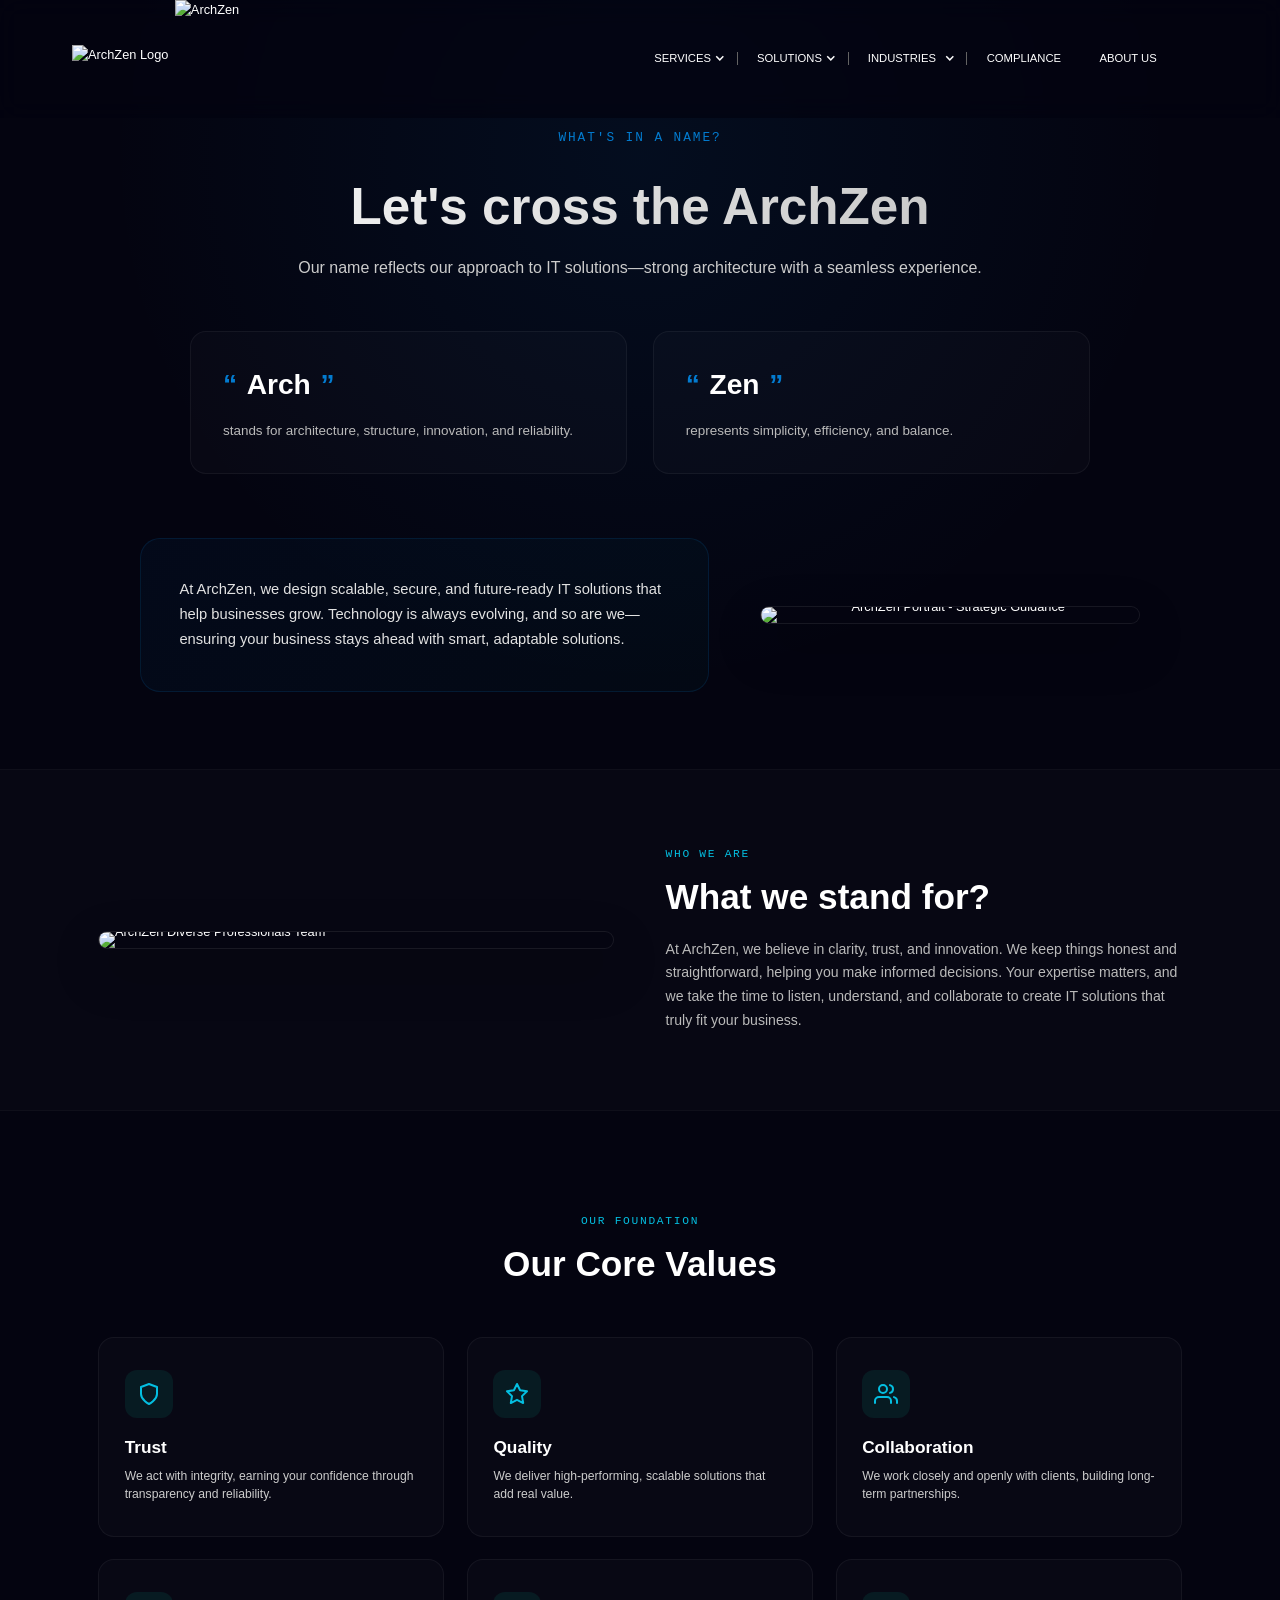
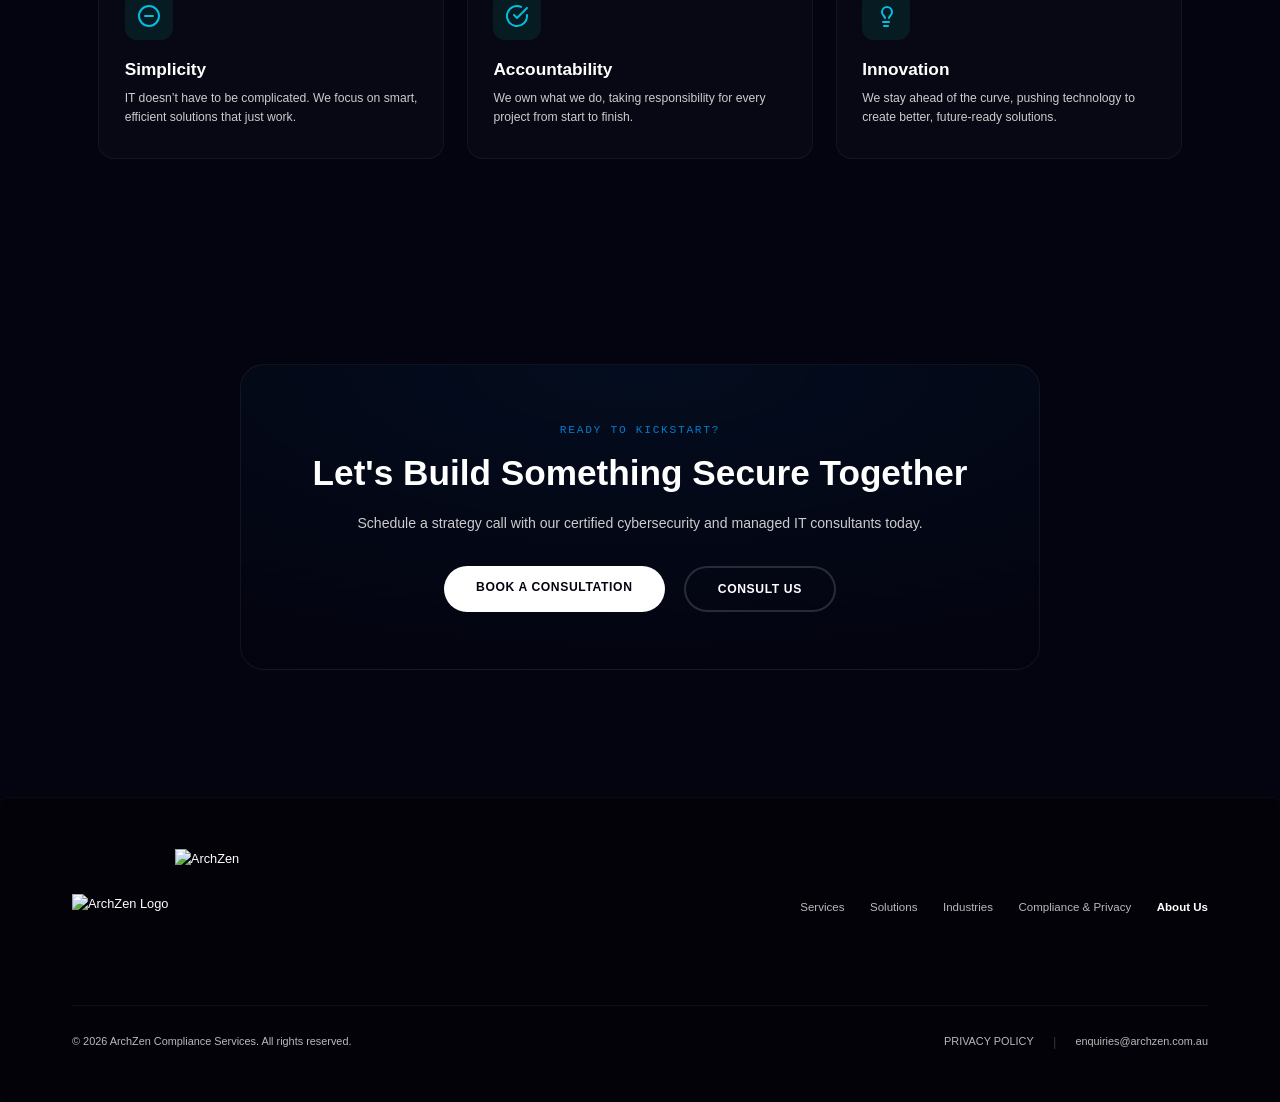
==== about.html @ e7dbda84 "first commit" ====
<!DOCTYPE html>
<html data-wf-domain="www.archzen.com.au" data-wf-page="67c995cf629758b15942fb16"
    data-wf-site="67c995cf629758b15942fb10" lang="en">

<head>
    <meta charset="utf-8" />
    <title>About Us - Let's Cross the ArchZen</title>
    <meta
        content="Our name reflects our approach to IT solutions—strong architecture with a seamless experience. Discover the meaning behind ArchZen and our core values."
        name="description" />
    <meta content="About Us - Let's Cross the ArchZen" property="og:title" />
    <meta
        content="Our name reflects our approach to IT solutions—strong architecture with a seamless experience. Discover the meaning behind ArchZen and our core values."
        property="og:description" />
    <meta
        content="../resources/67d0495e961b951773255d77_Open graph.jpg"
        property="og:image" />
    <meta content="width=device-width, initial-scale=1" name="viewport" />
    <link href="css/webflow.css" rel="stylesheet" type="text/css" />
    <script src="js/init.js" type="text/javascript"></script>
    <link href="../resources/now%20logo.png"
        rel="shortcut icon" type="image/x-icon" />
    <link rel="stylesheet" href="css/style.css?v=12" />

    <style>
        .about-hero-section {
            padding: 10rem 2.5rem 6rem 2.5rem;
            position: relative;
            background: radial-gradient(circle at 50% 20%, rgba(3, 123, 207, 0.08) 0%, transparent 60%);
            text-align: center;
        }
        
        .about-title-large {
            font-size: 4rem;
            font-weight: 700;
            line-height: 1.1;
            margin-bottom: 1.5rem;
            background: linear-gradient(90deg, #FFFFFF 0%, #BABABA 100%);
            -webkit-background-clip: text;
            background-clip: text;
            -webkit-text-fill-color: transparent;
        }

        .about-subtitle {
            font-family: 'Robotomono', monospace;
            font-size: 1rem;
            text-transform: uppercase;
            letter-spacing: 0.15em;
            color: #037BCF;
            margin-bottom: 2.5rem;
        }

        .about-intro-box {
            max-width: 800px;
            margin: 0 auto;
            font-size: 1.25rem;
            color: #CCCCCC;
            line-height: 1.6;
        }

        .name-meaning-grid {
            display: grid;
            grid-template-columns: 1fr 1fr;
            gap: 2rem;
            max-width: 900px;
            margin: 4rem auto 0 auto;
            text-align: left;
        }

        .meaning-card {
            background: rgba(255, 255, 255, 0.02);
            border: 1px solid rgba(255, 255, 255, 0.05);
            border-radius: 16px;
            padding: 2.5rem;
            transition: border-color 0.3s ease, background-color 0.3s ease;
        }

        .meaning-card:hover {
            border-color: rgba(3, 123, 207, 0.25);
            background: rgba(255, 255, 255, 0.04);
        }

        .meaning-term {
            font-size: 2.2rem;
            font-weight: 700;
            color: #FFFFFF;
            margin-bottom: 1rem;
            display: flex;
            align-items: center;
            gap: 0.75rem;
        }

        .meaning-term span.bullet {
            color: #037BCF;
        }

        .meaning-desc {
            font-size: 1.05rem;
            color: #BABABA;
            line-height: 1.6;
        }

        .about-hero-portrait-container {
            display: grid;
            grid-template-columns: 1.2fr 0.8fr;
            gap: 4rem;
            align-items: center;
            max-width: 1000px;
            margin: 5rem auto 0 auto;
        }

        .about-statement {
            background: linear-gradient(135deg, rgba(3, 123, 207, 0.05) 0%, rgba(4, 190, 160, 0.03) 100%);
            border: 1px solid rgba(3, 123, 207, 0.15);
            border-radius: 20px;
            padding: 3rem;
            font-size: 1.15rem;
            color: #E2E2E2;
            line-height: 1.7;
            text-align: left;
        }

        .portrait-section {
            width: 100%;
            max-width: 450px;
            margin: 0 auto;
            position: relative;
        }

        .portrait-frame {
            border-radius: 24px;
            overflow: hidden;
            border: 1px solid rgba(255, 255, 255, 0.08);
            box-shadow: 0 20px 50px rgba(0, 0, 0, 0.3);
            background: rgba(4, 4, 16, 0.5);
            line-height: 0;
            transition: transform 0.4s ease;
        }

        .portrait-frame:hover {
            transform: scale(1.01);
        }

        .portrait-img {
            width: 100%;
            height: auto;
            display: block;
        }

        .stand-for-section {
            padding: 6rem 2.5rem;
            background: rgba(255, 255, 255, 0.01);
            border-top: 1px solid rgba(255, 255, 255, 0.03);
            border-bottom: 1px solid rgba(255, 255, 255, 0.03);
        }

        .stand-for-container {
            max-width: 1100px;
            margin: 0 auto;
            display: grid;
            grid-template-columns: 1fr 1fr;
            gap: 4rem;
            align-items: center;
        }

        .stand-for-content {
            text-align: left;
        }

        .section-tag {
            font-family: 'Robotomono', monospace;
            font-size: 0.88rem;
            text-transform: uppercase;
            letter-spacing: 0.15em;
            color: #04BEE0;
            margin-bottom: 1rem;
        }

        .section-heading-medium {
            font-size: 2.75rem;
            font-weight: 700;
            line-height: 1.2;
            color: #FFFFFF;
            margin-bottom: 1.5rem;
        }

        .stand-for-text {
            font-size: 1.1rem;
            color: #BABABA;
            line-height: 1.7;
        }

        .values-section {
            padding: 8rem 2.5rem;
        }

        .values-container {
            max-width: 1100px;
            margin: 0 auto;
            text-align: center;
        }

        .values-grid {
            display: grid;
            grid-template-columns: repeat(3, 1fr);
            gap: 1.75rem;
            margin-top: 4rem;
        }

        .value-card {
            background: rgba(255, 255, 255, 0.02);
            border: 1px solid rgba(255, 255, 255, 0.05);
            border-radius: 16px;
            padding: 2.5rem 2rem;
            text-align: left;
            transition: transform 0.3s ease, border-color 0.3s ease, background-color 0.3s ease;
        }

        .value-card:hover {
            transform: translateY(-5px);
            border-color: rgba(4, 190, 160, 0.25);
            background: rgba(255, 255, 255, 0.04);
        }

        .value-icon {
            width: 48px;
            height: 48px;
            border-radius: 12px;
            background: rgba(4, 190, 160, 0.1);
            display: flex;
            align-items: center;
            justify-content: center;
            margin-bottom: 1.5rem;
            color: #04BEE0;
        }

        .value-title {
            font-size: 1.35rem;
            font-weight: 700;
            color: #FFFFFF;
            margin-bottom: 0.75rem;
        }

        .value-desc {
            font-size: 0.95rem;
            color: #CCCCCC;
            line-height: 1.5;
        }

        .cta-action-section {
            padding: 8rem 2.5rem;
            text-align: center;
            position: relative;
        }

        .cta-action-container {
            max-width: 800px;
            margin: 0 auto;
            background: radial-gradient(100% 100% at 50% 0%, rgba(3, 123, 207, 0.08) 0%, rgba(4, 4, 16, 0.9) 100%);
            border: 1px solid rgba(255, 255, 255, 0.06);
            border-radius: 24px;
            padding: 4.5rem 3rem;
        }

        .cta-btn-group {
            display: flex;
            justify-content: center;
            gap: 1.5rem;
            margin-top: 2.5rem;
            flex-wrap: wrap;
        }

        .custom-cta-button {
            display: inline-block;
            padding: 0.9rem 2.5rem;
            border-radius: 30px;
            font-weight: 700;
            font-size: 0.95rem;
            text-transform: uppercase;
            letter-spacing: 0.05em;
            transition: all 0.3s ease;
            text-decoration: none;
            cursor: pointer;
        }

        .btn-primary-blue {
            background: #FFFFFF;
            color: #040410;
        }

        .btn-primary-blue:hover {
            background: #037BCF;
            color: #FFFFFF;
            transform: translateY(-2px);
            box-shadow: 0 10px 25px rgba(3, 123, 207, 0.35);
        }

        .btn-secondary-outline {
            border: 2px solid rgba(255, 255, 255, 0.15);
            color: #FFFFFF;
            background: transparent;
        }

        .btn-secondary-outline:hover {
            border-color: #04BEE0;
            color: #04BEE0;
            transform: translateY(-2px);
            box-shadow: 0 10px 25px rgba(4, 190, 160, 0.15);
        }

        @media (max-width: 991px) {
            .about-title-large {
                font-size: 3rem;
            }
            .name-meaning-grid {
                grid-template-columns: 1fr;
                gap: 1.5rem;
            }
            .about-hero-portrait-container {
                grid-template-columns: 1fr;
                gap: 2.5rem;
            }
            .about-statement {
                text-align: center;
            }
            .stand-for-container {
                grid-template-columns: 1fr;
                gap: 3rem;
            }
            .values-grid {
                grid-template-columns: 1fr 1fr;
            }
        }

        @media (max-width: 767px) {
            .about-title-large {
                font-size: 2.5rem;
            }
            .values-grid {
                grid-template-columns: 1fr;
            }
            .cta-action-container {
                padding: 3rem 1.5rem;
            }
            .about-statement {
                padding: 2rem 1.5rem;
            }
        }
    </style>
</head>

<body>
    <div class="page-wrapper">
        <!-- Header / Navigation Bar (matches index.html exactly) -->
        <div class="nav-wr">
            <div role="banner" class="navbar w-nav" style="background: rgba(4, 4, 16, 0.7); backdrop-filter: blur(12px);">
                <div class="container">
                    <div class="navbar-wr">
                        <div class="brand" style="display: flex; align-items: center; gap: 0.5rem;">
                            <a href="index.html" style="text-decoration: none; color: inherit; display: flex; align-items: center; gap: 0.5rem;">
                                <img src="../resources/now%20logo.png" alt="ArchZen Logo" style="height: 2.2rem; width: auto;" />
                                <img src="../resources/archzen_logo_text.png" alt="ArchZen" class="nav-logo-text" />
                            </a>
                        </div>
                        <nav role="navigation" class="nav-menu w-nav-menu">
                            <div class="nav-menu-inner">
                                <div class="nav-menu-links-wr">
                                    <div data-delay="0" data-hover="true" class="nav-dropdown w-dropdown">
                                        <a href="index.html#services" class="nav-dropdown-toggle w-dropdown-toggle" style="text-decoration: none; color: inherit; display: flex; align-items: center; gap: 0.25rem;">
                                            <p style="margin: 0;">Services</p>
                                            <div class="nav-dropdown-icon w-icon-dropdown-toggle"></div>
                                        </a>
                                        <nav class="nav-dropdown-list w-dropdown-list" style="max-width: 15rem !important;">
                                            <div class="nav-dropdown-inner-wr" style="padding: 1.5rem;">
                                                <div class="nav-dropdown-links-wr" style="display: flex; flex-direction: column; gap: 0.75rem;">
                                                    <a href="services.html#cyber-security" class="nav-dropdown-link" style="padding: 0.25rem 0; font-weight: 500;">Cyber Security</a>
                                                    <a href="services.html#support-services" class="nav-dropdown-link" style="padding: 0.25rem 0; font-weight: 500;">Support Services</a>
                                                    <a href="services.html#cloud-services" class="nav-dropdown-link" style="padding: 0.25rem 0; font-weight: 500;">Cloud Services</a>
                                                </div>
                                            </div>
                                        </nav>
                                    </div>
                                    <div class="nav-divider"></div>
                                    <div data-delay="0" data-hover="true" class="nav-dropdown w-dropdown">
                                        <a href="index.html#solutions" class="nav-dropdown-toggle w-dropdown-toggle" style="text-decoration: none; color: inherit; display: flex; align-items: center; gap: 0.25rem;">
                                            <p style="margin: 0;">Solutions</p>
                                            <div class="nav-dropdown-icon w-icon-dropdown-toggle"></div>
                                        </a>
                                        <nav class="nav-dropdown-list is-2 w-dropdown-list" style="max-width: 15rem !important;">
                                            <div class="nav-dropdown-inner-wr" style="padding: 1.5rem;">
                                                <div class="nav-dropdown-links-wr" style="display: flex; flex-direction: column; gap: 0.75rem;">
                                                    <a href="solutions.html#internet-voip" class="nav-dropdown-link" style="padding: 0.25rem 0; font-weight: 500;">Internet &amp; VOIP</a>
                                                    <a href="solutions.html#it-consulting" class="nav-dropdown-link" style="padding: 0.25rem 0; font-weight: 500;">IT Consulting</a>
                                                    <a href="solutions.html#operational-resilience" class="nav-dropdown-link" style="padding: 0.25rem 0; font-weight: 500;">Operational Resilience</a>
                                                    <a href="solutions.html#cx-test-automation" class="nav-dropdown-link" style="padding: 0.25rem 0; font-weight: 500;">CX Test Automation</a>
                                                    <a href="solutions.html#conversational-ai" class="nav-dropdown-link" style="padding: 0.25rem 0; font-weight: 500;">Conversational AI</a>
                                                </div>
                                            </div>
                                        </nav>
                                    </div>
                                    <div class="nav-divider"></div>
                                    <div data-delay="0" data-hover="true" class="nav-dropdown w-dropdown">
                                        <div class="nav-dropdown-toggle w-dropdown-toggle">
                                            <p>Industries</p>
                                            <div class="nav-dropdown-icon w-icon-dropdown-toggle"></div>
                                        </div>
                                        <nav class="nav-dropdown-list is-3 w-dropdown-list">
                                            <div class="nav-dropdown-inner-wr">
                                                <div class="text-weight-medium hide-on-mobile">
                                                    <div class="text-size-medium-18">Sectors Supported</div>
                                                </div>
                                                <div class="spacer-medium-10 hide-on-mobile"></div>
                                                <div class="nav-dropdown-links-wr">
                                                    <a href="industries.html#financial" class="nav-dropdown-link">Professional Services</a>
                                                    <a href="industries.html#healthcare" class="nav-dropdown-link">Healthcare &amp; NDIS</a>
                                                    <a href="industries.html#legal" class="nav-dropdown-link">Law Firm</a>
                                                    <a href="industries.html#all-industries" class="nav-dropdown-link">Co-Managed IT</a>
                                                </div>
                                            </div>
                                        </nav>
                                    </div>
                                    <div class="nav-divider"></div>
                                    <a href="compliance-privacy.html" class="nav-link">Compliance</a>
                                    <a href="about.html" class="nav-link w--current">About Us</a>
                                </div>
                            </div>
                        </nav>
                        <div data-lenis-toggle="" class="nav-burger-link w-nav-button">
                            <div class="nav-burger-line"></div>
                            <div class="nav-burger-line is-2"></div>
                        </div>
                    </div>
                </div>
            </div>
        </div>

        <main class="main-wrapper">
            <!-- Hero / Name Meaning Section -->
            <section class="about-hero-section">
                <div class="container">
                    <p class="about-subtitle">What's in a name?</p>
                    <h1 class="about-title-large">Let's cross the ArchZen</h1>
                    <div class="about-intro-box">
                        <p>Our name reflects our approach to IT solutions—strong architecture with a seamless experience.</p>
                    </div>

                    <div class="name-meaning-grid">
                        <div class="meaning-card">
                            <div class="meaning-term">
                                <span class="bullet">“</span>Arch<span class="bullet">”</span>
                            </div>
                            <div class="meaning-desc">
                                stands for architecture, structure, innovation, and reliability.
                            </div>
                        </div>
                        <div class="meaning-card">
                            <div class="meaning-term">
                                <span class="bullet">“</span>Zen<span class="bullet">”</span>
                            </div>
                            <div class="meaning-desc">
                                represents simplicity, efficiency, and balance.
                            </div>
                        </div>
                    </div>

                    <!-- CEO Statement & Portrait Split Container -->
                    <div class="about-hero-portrait-container">
                        <div class="about-statement">
                            At ArchZen, we design scalable, secure, and future-ready IT solutions that help businesses grow. Technology is always evolving, and so are we—ensuring your business stays ahead with smart, adaptable solutions.
                        </div>
                        <div class="portrait-section">
                            <div class="portrait-frame">
                                <img src="../resources/ceophoto.png" 
                                     alt="ArchZen Portrait - Strategic Guidance" 
                                     class="portrait-img" />
                            </div>
                        </div>
                    </div>
                </div>
            </section>

            <!-- What we stand for Section -->
            <section class="stand-for-section">
                <div class="container stand-for-container">
                    <div class="portrait-frame">
                        <img src="../resources/0001_4_a-photo-of-a-group-of-diverse-profession_pgApUWiEQDucT8egmbLRPQ_zLWC1JNpQcuiVxjm4KJ.png" 
                             alt="ArchZen Diverse Professionals Team" 
                             class="portrait-img" />
                    </div>
                    <div class="stand-for-content">
                        <p class="section-tag">WHO WE ARE</p>
                        <h2 class="section-heading-medium">What we stand for?</h2>
                        <div class="stand-for-text">
                            <p>At ArchZen, we believe in clarity, trust, and innovation. We keep things honest and straightforward, helping you make informed decisions. Your expertise matters, and we take the time to listen, understand, and collaborate to create IT solutions that truly fit your business.</p>
                        </div>
                    </div>
                </div>
            </section>

            <!-- Core Values Section -->
            <section class="values-section">
                <div class="container values-container">
                    <p class="section-tag">OUR FOUNDATION</p>
                    <h2 class="section-heading-medium">Our Core Values</h2>
                    
                    <div class="values-grid">
                        <!-- Value 1: Trust -->
                        <div class="value-card">
                            <div class="value-icon">
                                <svg xmlns="http://www.w3.org/2000/svg" width="24" height="24" viewBox="0 0 24 24" fill="none" stroke="currentColor" stroke-width="2" stroke-linecap="round" stroke-linejoin="round"><path d="M12 22s8-4 8-10V5l-8-3-8 3v7c0 6 8 10 8 10z"></path></svg>
                            </div>
                            <h3 class="value-title">Trust</h3>
                            <p class="value-desc">We act with integrity, earning your confidence through transparency and reliability.</p>
                        </div>

                        <!-- Value 2: Quality -->
                        <div class="value-card">
                            <div class="value-icon">
                                <svg xmlns="http://www.w3.org/2000/svg" width="24" height="24" viewBox="0 0 24 24" fill="none" stroke="currentColor" stroke-width="2" stroke-linecap="round" stroke-linejoin="round"><polygon points="12 2 15.09 8.26 22 9.27 17 14.14 18.18 21.02 12 17.77 5.82 21.02 7 14.14 2 9.27 8.91 8.26 12 2"></polygon></svg>
                            </div>
                            <h3 class="value-title">Quality</h3>
                            <p class="value-desc">We deliver high-performing, scalable solutions that add real value.</p>
                        </div>

                        <!-- Value 3: Collaboration -->
                        <div class="value-card">
                            <div class="value-icon">
                                <svg xmlns="http://www.w3.org/2000/svg" width="24" height="24" viewBox="0 0 24 24" fill="none" stroke="currentColor" stroke-width="2" stroke-linecap="round" stroke-linejoin="round"><path d="M17 21v-2a4 4 0 0 0-4-4H5a4 4 0 0 0-4 4v2"></path><circle cx="9" cy="7" r="4"></circle><path d="M23 21v-2a4 4 0 0 0-3-3.87"></path><path d="M16 3.13a4 4 0 0 1 0 7.75"></path></svg>
                            </div>
                            <h3 class="value-title">Collaboration</h3>
                            <p class="value-desc">We work closely and openly with clients, building long-term partnerships.</p>
                        </div>

                        <!-- Value 4: Simplicity -->
                        <div class="value-card">
                            <div class="value-icon">
                                <svg xmlns="http://www.w3.org/2000/svg" width="24" height="24" viewBox="0 0 24 24" fill="none" stroke="currentColor" stroke-width="2" stroke-linecap="round" stroke-linejoin="round"><circle cx="12" cy="12" r="10"></circle><line x1="8" y1="12" x2="16" y2="12"></line></svg>
                            </div>
                            <h3 class="value-title">Simplicity</h3>
                            <p class="value-desc">IT doesn’t have to be complicated. We focus on smart, efficient solutions that just work.</p>
                        </div>

                        <!-- Value 5: Accountability -->
                        <div class="value-card">
                            <div class="value-icon">
                                <svg xmlns="http://www.w3.org/2000/svg" width="24" height="24" viewBox="0 0 24 24" fill="none" stroke="currentColor" stroke-width="2" stroke-linecap="round" stroke-linejoin="round"><path d="M22 11.08V12a10 10 0 1 1-5.93-9.14"></path><polyline points="22 4 12 14.01 9 11.01"></polyline></svg>
                            </div>
                            <h3 class="value-title">Accountability</h3>
                            <p class="value-desc">We own what we do, taking responsibility for every project from start to finish.</p>
                        </div>

                        <!-- Value 6: Innovation -->
                        <div class="value-card">
                            <div class="value-icon">
                                <svg xmlns="http://www.w3.org/2000/svg" width="24" height="24" viewBox="0 0 24 24" fill="none" stroke="currentColor" stroke-width="2" stroke-linecap="round" stroke-linejoin="round"><path d="M15 14c.2-1 .7-1.7 1.5-2.5 1-.9 1.5-2.2 1.5-3.5A5 5 0 0 0 8 8c0 1.3.5 2.6 1.5 3.5.7.8 1.3 1.5 1.5 2.5"></path><line x1="9" y1="18" x2="15" y2="18"></line><line x1="10" y1="22" x2="14" y2="22"></line></svg>
                            </div>
                            <h3 class="value-title">Innovation</h3>
                            <p class="value-desc">We stay ahead of the curve, pushing technology to create better, future-ready solutions.</p>
                        </div>
                    </div>
                </div>
            </section>

            <!-- Call to Action Section -->
            <section class="cta-action-section">
                <div class="container cta-action-container">
                    <p class="section-tag" style="color: #037BCF;">READY TO KICKSTART?</p>
                    <h2 class="section-heading-medium" style="margin-bottom: 1.5rem;">Let's Build Something Secure Together</h2>
                    <div style="font-size: 1.1rem; color: #CCCCCC; max-width: 600px; margin: 0 auto;">
                        Schedule a strategy call with our certified cybersecurity and managed IT consultants today.
                    </div>
                    <div class="cta-btn-group">
                        <a href="contact.html" class="custom-cta-button btn-primary-blue">Book a consultation</a>
                        <a href="contact.html" class="custom-cta-button btn-secondary-outline">Consult Us</a>
                    </div>
                </div>
            </section>
        </main>

        <!-- Footer (matches index.html exactly) -->
        <div class="footer-bottom" style="padding: 4rem 2.5rem; background: #020208; border-top: 1px solid rgba(255, 255, 255, 0.03);">
            <div class="container" style="display: flex; flex-direction: column; gap: 3rem;">
                <div style="display: flex; justify-content: space-between; align-items: center; flex-wrap: wrap; gap: 2rem;">
                    <div class="footer-logo-wr" style="display: flex; align-items: center; gap: 0.5rem;">
                        <img src="../resources/now%20logo.png" alt="ArchZen Logo" style="height: 2.2rem; width: auto;" />
                        <img src="../resources/archzen_logo_text.png" alt="ArchZen" class="nav-logo-text" />
                    </div>
                    <div style="display: flex; gap: 2rem; flex-wrap: wrap;">
                        <a href="index.html#services" style="color: #BABABA; font-size: 0.9rem; text-decoration: none;">Services</a>
                        <a href="index.html#solutions" style="color: #BABABA; font-size: 0.9rem; text-decoration: none;">Solutions</a>
                        <a href="industries.html" style="color: #BABABA; font-size: 0.9rem; text-decoration: none;">Industries</a>
                        <a href="compliance-privacy.html" style="color: #BABABA; font-size: 0.9rem; text-decoration: none;">Compliance &amp; Privacy</a>
                        <a href="about.html" style="color: #FFFFFF; font-size: 0.9rem; text-decoration: none; font-weight: bold;">About Us</a>
                    </div>
                </div>
                
                <div style="display: flex; justify-content: space-between; align-items: center; flex-wrap: wrap; gap: 1rem; border-top: 1px solid rgba(255, 255, 255, 0.05); padding-top: 2rem;">
                    <div class="text-color-light-grey" style="font-size: 0.85rem;">
                        <p>© 2026 ArchZen Compliance Services. All rights reserved.</p>
                    </div>
                    <div style="display: flex; gap: 1.5rem; align-items: center;">
                        <a href="compliance-privacy.html#privacy-policy" style="color: #BABABA; font-size: 0.85rem; text-decoration: none;">PRIVACY POLICY</a>
                        <span style="color: #333;">|</span>
                        <a href="mailto:enquiries@archzen.com.au" style="color: #BABABA; font-size: 0.85rem; text-decoration: none;">enquiries@archzen.com.au</a>
                    </div>
                </div>
            </div>
        </div>
    </div>

    <script src="https://d3e54v103j8qbb.cloudfront.net/js/jquery-3.5.1.min.dc5e7f18c8.js?site=67c995cf629758b15942fb10"
        type="text/javascript" integrity="sha256-9/aliU8dGd2tb6OSsuzixeV4y/faTqgFtohetphbbj0="
        crossorigin="anonymous"></script>
    <script src="js/webflow.schunk.36b8fb49256177c8.js"
        type="text/javascript" integrity="sha384-4abIlA5/v7XaW1HMXKBgnUuhnjBYJ/Z9C1OSg4OhmVw9O3QeHJ/qJqFBERCDPv7G"
        crossorigin="anonymous"></script>
    <script src="js/webflow.schunk.d9fac0197bbf1620.js"
        type="text/javascript" integrity="sha384-3LGd2PPe0vsNPlYPJ8WkvD4G6tVTYmVfw1o8exDTt8GTnRnSy05tuV0oatZLwhG+"
        crossorigin="anonymous"></script>
    <script src="js/webflow.81c3df57.aa0bb3188abb363d.js"
        type="text/javascript" integrity="sha384-uScabh9j8MNI167300pWvkWwyzUwTolouTPamI0QPa3BUI4m9XgthkYYsAsEgI/f"
        crossorigin="anonymous"></script>
</body>

</html>
---- css/webflow.css ----
html{-webkit-text-size-adjust:100%;-ms-text-size-adjust:100%;font-family:sans-serif}body{margin:0}article,aside,details,figcaption,figure,footer,header,hgroup,main,menu,nav,section,summary{display:block}audio,canvas,progress,video{vertical-align:baseline;display:inline-block}audio:not([controls]){height:0;display:none}[hidden],template{display:none}a{background-color:#0000}a:active,a:hover{outline:0}abbr[title]{border-bottom:1px dotted}b,strong{font-weight:700}dfn{font-style:italic}h1{margin:.67em 0;font-size:2em}mark{color:#000;background:#ff0}small{font-size:80%}sub,sup{vertical-align:baseline;font-size:75%;line-height:0;position:relative}sup{top:-.5em}sub{bottom:-.25em}img{border:0}svg:not(:root){overflow:hidden}hr{box-sizing:content-box;height:0}pre{overflow:auto}code,kbd,pre,samp{font-family:monospace;font-size:1em}button,input,optgroup,select,textarea{color:inherit;font:inherit;margin:0}button{overflow:visible}button,select{text-transform:none}button,html input[type=button],input[type=reset]{-webkit-appearance:button;cursor:pointer}button[disabled],html input[disabled]{cursor:default}button::-moz-focus-inner,input::-moz-focus-inner{border:0;padding:0}input{line-height:normal}input[type=checkbox],input[type=radio]{box-sizing:border-box;padding:0}input[type=number]::-webkit-inner-spin-button,input[type=number]::-webkit-outer-spin-button{height:auto}input[type=search]{-webkit-appearance:none}input[type=search]::-webkit-search-cancel-button,input[type=search]::-webkit-search-decoration{-webkit-appearance:none}legend{border:0;padding:0}textarea{overflow:auto}optgroup{font-weight:700}table{border-collapse:collapse;border-spacing:0}td,th{padding:0}@font-face{font-family:webflow-icons;src:url([data-uri])format("truetype");font-weight:400;font-style:normal}[class^=w-icon-],[class*=\ w-icon-]{speak:none;font-variant:normal;text-transform:none;-webkit-font-smoothing:antialiased;-moz-osx-font-smoothing:grayscale;font-style:normal;font-weight:400;line-height:1;font-family:webflow-icons!important}.w-icon-slider-right:before{content:""}.w-icon-slider-left:before{content:""}.w-icon-nav-menu:before{content:""}.w-icon-arrow-down:before,.w-icon-dropdown-toggle:before{content:""}.w-icon-file-upload-remove:before{content:""}.w-icon-file-upload-icon:before{content:""}*{box-sizing:border-box}html{height:100%}body{color:#333;background-color:#fff;min-height:100%;margin:0;font-family:Arial,sans-serif;font-size:14px;line-height:20px}img{vertical-align:middle;max-width:100%;display:inline-block}html.w-mod-touch *{background-attachment:scroll!important}.w-block{display:block}.w-inline-block{max-width:100%;display:inline-block}.w-clearfix:before,.w-clearfix:after{content:" ";grid-area:1/1/2/2;display:table}.w-clearfix:after{clear:both}.w-hidden{display:none}.w-button{color:#fff;line-height:inherit;cursor:pointer;background-color:#3898ec;border:0;border-radius:0;padding:9px 15px;text-decoration:none;display:inline-block}input.w-button{-webkit-appearance:button}html[data-w-dynpage] [data-w-cloak]{color:#0000!important}.w-code-block{margin:unset}pre.w-code-block code{all:inherit}.w-optimization{display:contents}.w-webflow-badge,.w-webflow-badge>img{box-sizing:unset;width:unset;height:unset;max-height:unset;max-width:unset;min-height:unset;min-width:unset;margin:unset;padding:unset;float:unset;clear:unset;border:unset;border-radius:unset;background:unset;background-image:unset;background-position:unset;background-size:unset;background-repeat:unset;background-origin:unset;background-clip:unset;background-attachment:unset;background-color:unset;box-shadow:unset;transform:unset;direction:unset;font-family:unset;font-weight:unset;color:unset;font-size:unset;line-height:unset;font-style:unset;font-variant:unset;text-align:unset;letter-spacing:unset;-webkit-text-decoration:unset;text-decoration:unset;text-indent:unset;text-transform:unset;list-style-type:unset;text-shadow:unset;vertical-align:unset;cursor:unset;white-space:unset;word-break:unset;word-spacing:unset;word-wrap:unset;transition:unset}.w-webflow-badge{white-space:nowrap;cursor:pointer;box-shadow:0 0 0 1px #0000001a,0 1px 3px #0000001a;visibility:visible!important;opacity:1!important;z-index:2147483647!important;color:#aaadb0!important;overflow:unset!important;background-color:#fff!important;border-radius:3px!important;width:auto!important;height:auto!important;margin:0!important;padding:6px!important;font-size:12px!important;line-height:14px!important;text-decoration:none!important;display:inline-block!important;position:fixed!important;inset:auto 12px 12px auto!important;transform:none!important}.w-webflow-badge>img{position:unset;visibility:unset!important;opacity:1!important;vertical-align:middle!important;display:inline-block!important}h1,h2,h3,h4,h5,h6{margin-bottom:10px;font-weight:700}h1{margin-top:20px;font-size:38px;line-height:44px}h2{margin-top:20px;font-size:32px;line-height:36px}h3{margin-top:20px;font-size:24px;line-height:30px}h4{margin-top:10px;font-size:18px;line-height:24px}h5{margin-top:10px;font-size:14px;line-height:20px}h6{margin-top:10px;font-size:12px;line-height:18px}p{margin-top:0;margin-bottom:10px}blockquote{border-left:5px solid #e2e2e2;margin:0 0 10px;padding:10px 20px;font-size:18px;line-height:22px}figure{margin:0 0 10px}ul,ol{margin-top:0;margin-bottom:10px;padding-left:40px}.w-list-unstyled{padding-left:0;list-style:none}.w-embed:before,.w-embed:after{content:" ";grid-area:1/1/2/2;display:table}.w-embed:after{clear:both}.w-video{width:100%;padding:0;position:relative}.w-video iframe,.w-video object,.w-video embed{border:none;width:100%;height:100%;position:absolute;top:0;left:0}fieldset{border:0;margin:0;padding:0}button,[type=button],[type=reset]{cursor:pointer;-webkit-appearance:button;border:0}.w-form{margin:0 0 15px}.w-form-done{text-align:center;background-color:#ddd;padding:20px;display:none}.w-form-fail{background-color:#ffdede;margin-top:10px;padding:10px;display:none}label{margin-bottom:5px;font-weight:700;display:block}.w-input,.w-select{color:#333;vertical-align:middle;background-color:#fff;border:1px solid #ccc;width:100%;height:38px;margin-bottom:10px;padding:8px 12px;font-size:14px;line-height:1.42857;display:block}.w-input::placeholder,.w-select::placeholder{color:#999}.w-input:focus,.w-select:focus{border-color:#3898ec;outline:0}.w-input[disabled],.w-select[disabled],.w-input[readonly],.w-select[readonly],fieldset[disabled] .w-input,fieldset[disabled] .w-select{cursor:not-allowed}.w-input[disabled]:not(.w-input-disabled),.w-select[disabled]:not(.w-input-disabled),.w-input[readonly],.w-select[readonly],fieldset[disabled]:not(.w-input-disabled) .w-input,fieldset[disabled]:not(.w-input-disabled) .w-select{background-color:#eee}textarea.w-input,textarea.w-select{height:auto}.w-select{background-color:#f3f3f3}.w-select[multiple]{height:auto}.w-form-label{cursor:pointer;margin-bottom:0;font-weight:400;display:inline-block}.w-radio{margin-bottom:5px;padding-left:20px;display:block}.w-radio:before,.w-radio:after{content:" ";grid-area:1/1/2/2;display:table}.w-radio:after{clear:both}.w-radio-input{float:left;margin:3px 0 0 -20px;line-height:normal}.w-file-upload{margin-bottom:10px;display:block}.w-file-upload-input{opacity:0;z-index:-100;width:.1px;height:.1px;position:absolute;overflow:hidden}.w-file-upload-default,.w-file-upload-uploading,.w-file-upload-success{color:#333;display:inline-block}.w-file-upload-error{margin-top:10px;display:block}.w-file-upload-default.w-hidden,.w-file-upload-uploading.w-hidden,.w-file-upload-error.w-hidden,.w-file-upload-success.w-hidden{display:none}.w-file-upload-uploading-btn{cursor:pointer;background-color:#fafafa;border:1px solid #ccc;margin:0;padding:8px 12px;font-size:14px;font-weight:400;display:flex}.w-file-upload-file{background-color:#fafafa;border:1px solid #ccc;flex-grow:1;justify-content:space-between;margin:0;padding:8px 9px 8px 11px;display:flex}.w-file-upload-file-name{font-size:14px;font-weight:400;display:block}.w-file-remove-link{cursor:pointer;width:auto;height:auto;margin-top:3px;margin-left:10px;padding:3px;display:block}.w-icon-file-upload-remove{margin:auto;font-size:10px}.w-file-upload-error-msg{color:#ea384c;padding:2px 0;display:inline-block}.w-file-upload-info{padding:0 12px;line-height:38px;display:inline-block}.w-file-upload-label{cursor:pointer;background-color:#fafafa;border:1px solid #ccc;margin:0;padding:8px 12px;font-size:14px;font-weight:400;display:inline-block}.w-icon-file-upload-icon,.w-icon-file-upload-uploading{width:20px;margin-right:8px;display:inline-block}.w-icon-file-upload-uploading{height:20px}.w-container{max-width:940px;margin-left:auto;margin-right:auto}.w-container:before,.w-container:after{content:" ";grid-area:1/1/2/2;display:table}.w-container:after{clear:both}.w-container .w-row{margin-left:-10px;margin-right:-10px}.w-row:before,.w-row:after{content:" ";grid-area:1/1/2/2;display:table}.w-row:after{clear:both}.w-row .w-row{margin-left:0;margin-right:0}.w-col{float:left;width:100%;min-height:1px;padding-left:10px;padding-right:10px;position:relative}.w-col .w-col{padding-left:0;padding-right:0}.w-col-1{width:8.33333%}.w-col-2{width:16.6667%}.w-col-3{width:25%}.w-col-4{width:33.3333%}.w-col-5{width:41.6667%}.w-col-6{width:50%}.w-col-7{width:58.3333%}.w-col-8{width:66.6667%}.w-col-9{width:75%}.w-col-10{width:83.3333%}.w-col-11{width:91.6667%}.w-col-12{width:100%}.w-hidden-main{display:none!important}@media screen and (max-width:991px){.w-container{max-width:728px}.w-hidden-main{display:inherit!important}.w-hidden-medium{display:none!important}.w-col-medium-1{width:8.33333%}.w-col-medium-2{width:16.6667%}.w-col-medium-3{width:25%}.w-col-medium-4{width:33.3333%}.w-col-medium-5{width:41.6667%}.w-col-medium-6{width:50%}.w-col-medium-7{width:58.3333%}.w-col-medium-8{width:66.6667%}.w-col-medium-9{width:75%}.w-col-medium-10{width:83.3333%}.w-col-medium-11{width:91.6667%}.w-col-medium-12{width:100%}.w-col-stack{width:100%;left:auto;right:auto}}@media screen and (max-width:767px){.w-hidden-main,.w-hidden-medium{display:inherit!important}.w-hidden-small{display:none!important}.w-row,.w-container .w-row{margin-left:0;margin-right:0}.w-col{width:100%;left:auto;right:auto}.w-col-small-1{width:8.33333%}.w-col-small-2{width:16.6667%}.w-col-small-3{width:25%}.w-col-small-4{width:33.3333%}.w-col-small-5{width:41.6667%}.w-col-small-6{width:50%}.w-col-small-7{width:58.3333%}.w-col-small-8{width:66.6667%}.w-col-small-9{width:75%}.w-col-small-10{width:83.3333%}.w-col-small-11{width:91.6667%}.w-col-small-12{width:100%}}@media screen and (max-width:479px){.w-container{max-width:none}.w-hidden-main,.w-hidden-medium,.w-hidden-small{display:inherit!important}.w-hidden-tiny{display:none!important}.w-col{width:100%}.w-col-tiny-1{width:8.33333%}.w-col-tiny-2{width:16.6667%}.w-col-tiny-3{width:25%}.w-col-tiny-4{width:33.3333%}.w-col-tiny-5{width:41.6667%}.w-col-tiny-6{width:50%}.w-col-tiny-7{width:58.3333%}.w-col-tiny-8{width:66.6667%}.w-col-tiny-9{width:75%}.w-col-tiny-10{width:83.3333%}.w-col-tiny-11{width:91.6667%}.w-col-tiny-12{width:100%}}.w-widget{position:relative}.w-widget-map{width:100%;height:400px}.w-widget-map label{width:auto;display:inline}.w-widget-map img{max-width:inherit}.w-widget-map .gm-style-iw{text-align:center}.w-widget-map .gm-style-iw>button{display:none!important}.w-widget-twitter{overflow:hidden}.w-widget-twitter-count-shim{vertical-align:top;text-align:center;background:#fff;border:1px solid #758696;border-radius:3px;width:28px;height:20px;display:inline-block;position:relative}.w-widget-twitter-count-shim *{pointer-events:none;-webkit-user-select:none;user-select:none}.w-widget-twitter-count-shim .w-widget-twitter-count-inner{text-align:center;color:#999;font-family:serif;font-size:15px;line-height:12px;position:relative}.w-widget-twitter-count-shim .w-widget-twitter-count-clear{display:block;position:relative}.w-widget-twitter-count-shim.w--large{width:36px;height:28px}.w-widget-twitter-count-shim.w--large .w-widget-twitter-count-inner{font-size:18px;line-height:18px}.w-widget-twitter-count-shim:not(.w--vertical){margin-left:5px;margin-right:8px}.w-widget-twitter-count-shim:not(.w--vertical).w--large{margin-left:6px}.w-widget-twitter-count-shim:not(.w--vertical):before,.w-widget-twitter-count-shim:not(.w--vertical):after{content:" ";pointer-events:none;border:solid #0000;width:0;height:0;position:absolute;top:50%;left:0}.w-widget-twitter-count-shim:not(.w--vertical):before{border-width:4px;border-color:#75869600 #5d6c7b #75869600 #75869600;margin-top:-4px;margin-left:-9px}.w-widget-twitter-count-shim:not(.w--vertical).w--large:before{border-width:5px;margin-top:-5px;margin-left:-10px}.w-widget-twitter-count-shim:not(.w--vertical):after{border-width:4px;border-color:#fff0 #fff #fff0 #fff0;margin-top:-4px;margin-left:-8px}.w-widget-twitter-count-shim:not(.w--vertical).w--large:after{border-width:5px;margin-top:-5px;margin-left:-9px}.w-widget-twitter-count-shim.w--vertical{width:61px;height:33px;margin-bottom:8px}.w-widget-twitter-count-shim.w--vertical:before,.w-widget-twitter-count-shim.w--vertical:after{content:" ";pointer-events:none;border:solid #0000;width:0;height:0;position:absolute;top:100%;left:50%}.w-widget-twitter-count-shim.w--vertical:before{border-width:5px;border-color:#5d6c7b #75869600 #75869600;margin-left:-5px}.w-widget-twitter-count-shim.w--vertical:after{border-width:4px;border-color:#fff #fff0 #fff0;margin-left:-4px}.w-widget-twitter-count-shim.w--vertical .w-widget-twitter-count-inner{font-size:18px;line-height:22px}.w-widget-twitter-count-shim.w--vertical.w--large{width:76px}.w-background-video{color:#fff;height:500px;position:relative;overflow:hidden}.w-background-video>video{object-fit:cover;z-index:-100;background-position:50%;background-size:cover;width:100%;height:100%;margin:auto;position:absolute;inset:-100%}.w-background-video>video::-webkit-media-controls-start-playback-button{-webkit-appearance:none;display:none!important}.w-background-video--control{background-color:#0000;padding:0;position:absolute;bottom:1em;right:1em}.w-background-video--control>[hidden]{display:none!important}.w-slider{text-align:center;clear:both;-webkit-tap-highlight-color:#0000;tap-highlight-color:#0000;background:#ddd;height:300px;position:relative}.w-slider-mask{z-index:1;white-space:nowrap;height:100%;display:block;position:relative;left:0;right:0;overflow:hidden}.w-slide{vertical-align:top;white-space:normal;text-align:left;width:100%;height:100%;display:inline-block;position:relative}.w-slider-nav{z-index:2;text-align:center;-webkit-tap-highlight-color:#0000;tap-highlight-color:#0000;height:40px;margin:auto;padding-top:10px;position:absolute;inset:auto 0 0}.w-slider-nav.w-round>div{border-radius:100%}.w-slider-nav.w-num>div{font-size:inherit;line-height:inherit;width:auto;height:auto;padding:.2em .5em}.w-slider-nav.w-shadow>div{box-shadow:0 0 3px #3336}.w-slider-nav-invert{color:#fff}.w-slider-nav-invert>div{background-color:#2226}.w-slider-nav-invert>div.w-active{background-color:#222}.w-slider-dot{cursor:pointer;background-color:#fff6;width:1em;height:1em;margin:0 3px .5em;transition:background-color .1s,color .1s;display:inline-block;position:relative}.w-slider-dot.w-active{background-color:#fff}.w-slider-dot:focus{outline:none;box-shadow:0 0 0 2px #fff}.w-slider-dot:focus.w-active{box-shadow:none}.w-slider-arrow-left,.w-slider-arrow-right{cursor:pointer;color:#fff;-webkit-tap-highlight-color:#0000;tap-highlight-color:#0000;-webkit-user-select:none;user-select:none;width:80px;margin:auto;font-size:40px;position:absolute;inset:0;overflow:hidden}.w-slider-arrow-left [class^=w-icon-],.w-slider-arrow-right [class^=w-icon-],.w-slider-arrow-left [class*=\ w-icon-],.w-slider-arrow-right [class*=\ w-icon-]{position:absolute}.w-slider-arrow-left:focus,.w-slider-arrow-right:focus{outline:0}.w-slider-arrow-left{z-index:3;right:auto}.w-slider-arrow-right{z-index:4;left:auto}.w-icon-slider-left,.w-icon-slider-right{width:1em;height:1em;margin:auto;inset:0}.w-slider-aria-label{clip:rect(0 0 0 0);border:0;width:1px;height:1px;margin:-1px;padding:0;position:absolute;overflow:hidden}.w-slider-force-show{display:block!important}.w-dropdown{text-align:left;z-index:900;margin-left:auto;margin-right:auto;display:inline-block;position:relative}.w-dropdown-btn,.w-dropdown-toggle,.w-dropdown-link{vertical-align:top;color:#222;text-align:left;white-space:nowrap;margin-left:auto;margin-right:auto;padding:20px;text-decoration:none;position:relative}.w-dropdown-toggle{-webkit-user-select:none;user-select:none;cursor:pointer;padding-right:40px;display:inline-block}.w-dropdown-toggle:focus{outline:0}.w-icon-dropdown-toggle{width:1em;height:1em;margin:auto 20px auto auto;position:absolute;top:0;bottom:0;right:0}.w-dropdown-list{background:#ddd;min-width:100%;display:none;position:absolute}.w-dropdown-list.w--open{display:block}.w-dropdown-link{color:#222;padding:10px 20px;display:block}.w-dropdown-link.w--current{color:#0082f3}.w-dropdown-link:focus{outline:0}@media screen and (max-width:767px){.w-nav-brand{padding-left:10px}}.w-lightbox-backdrop{cursor:auto;letter-spacing:normal;text-indent:0;text-shadow:none;text-transform:none;visibility:visible;white-space:normal;word-break:normal;word-spacing:normal;word-wrap:normal;color:#fff;text-align:center;z-index:2000;opacity:0;-webkit-user-select:none;-moz-user-select:none;-webkit-tap-highlight-color:transparent;background:#000000e6;outline:0;font-family:Helvetica Neue,Helvetica,Ubuntu,Segoe UI,Verdana,sans-serif;font-size:17px;font-style:normal;font-weight:300;line-height:1.2;list-style:disc;position:fixed;inset:0;-webkit-transform:translate(0)}.w-lightbox-backdrop,.w-lightbox-container{-webkit-overflow-scrolling:touch;height:100%;overflow:auto}.w-lightbox-content{height:100vh;position:relative;overflow:hidden}.w-lightbox-view{opacity:0;width:100vw;height:100vh;position:absolute}.w-lightbox-view:before{content:"";height:100vh}.w-lightbox-group,.w-lightbox-group .w-lightbox-view,.w-lightbox-group .w-lightbox-view:before{height:86vh}.w-lightbox-frame,.w-lightbox-view:before{vertical-align:middle;display:inline-block}.w-lightbox-figure{margin:0;position:relative}.w-lightbox-group .w-lightbox-figure{cursor:pointer}.w-lightbox-img{width:auto;max-width:none;height:auto}.w-lightbox-image{float:none;max-width:100vw;max-height:100vh;display:block}.w-lightbox-group .w-lightbox-image{max-height:86vh}.w-lightbox-caption{text-align:left;text-overflow:ellipsis;white-space:nowrap;background:#0006;padding:.5em 1em;position:absolute;bottom:0;left:0;right:0;overflow:hidden}.w-lightbox-embed{width:100%;height:100%;position:absolute;inset:0}.w-lightbox-control{cursor:pointer;background-position:50%;background-repeat:no-repeat;background-size:24px;width:4em;transition:all .3s;position:absolute;top:0}.w-lightbox-left{background-image:url([data-uri]);display:none;bottom:0;left:0}.w-lightbox-right{background-image:url([data-uri]);display:none;bottom:0;right:0}.w-lightbox-close{background-image:url([data-uri]);background-size:18px;height:2.6em;right:0}.w-lightbox-strip{white-space:nowrap;padding:0 1vh;line-height:0;position:absolute;bottom:0;left:0;right:0;overflow:auto hidden}.w-lightbox-item{box-sizing:content-box;cursor:pointer;width:10vh;padding:2vh 1vh;display:inline-block;-webkit-transform:translate(0,0)}.w-lightbox-active{opacity:.3}.w-lightbox-thumbnail{background:#222;height:10vh;position:relative;overflow:hidden}.w-lightbox-thumbnail-image{position:absolute;top:0;left:0}.w-lightbox-thumbnail .w-lightbox-tall{width:100%;top:50%;transform:translateY(-50%)}.w-lightbox-thumbnail .w-lightbox-wide{height:100%;left:50%;transform:translate(-50%)}.w-lightbox-spinner{box-sizing:border-box;border:5px solid #0006;border-radius:50%;width:40px;height:40px;margin-top:-20px;margin-left:-20px;animation:.8s linear infinite spin;position:absolute;top:50%;left:50%}.w-lightbox-spinner:after{content:"";border:3px solid #0000;border-bottom-color:#fff;border-radius:50%;position:absolute;inset:-4px}.w-lightbox-hide{display:none}.w-lightbox-noscroll{overflow:hidden}@media (min-width:768px){.w-lightbox-content{height:96vh;margin-top:2vh}.w-lightbox-view,.w-lightbox-view:before{height:96vh}.w-lightbox-group,.w-lightbox-group .w-lightbox-view,.w-lightbox-group .w-lightbox-view:before{height:84vh}.w-lightbox-image{max-width:96vw;max-height:96vh}.w-lightbox-group .w-lightbox-image{max-width:82.3vw;max-height:84vh}.w-lightbox-left,.w-lightbox-right{opacity:.5;display:block}.w-lightbox-close{opacity:.8}.w-lightbox-control:hover{opacity:1}}.w-lightbox-inactive,.w-lightbox-inactive:hover{opacity:0}.w-richtext:before,.w-richtext:after{content:" ";grid-area:1/1/2/2;display:table}.w-richtext:after{clear:both}.w-richtext[contenteditable=true]:before,.w-richtext[contenteditable=true]:after{white-space:initial}.w-richtext ol,.w-richtext ul{overflow:hidden}.w-richtext .w-richtext-figure-selected.w-richtext-figure-type-video div:after,.w-richtext .w-richtext-figure-selected[data-rt-type=video] div:after,.w-richtext .w-richtext-figure-selected.w-richtext-figure-type-image div,.w-richtext .w-richtext-figure-selected[data-rt-type=image] div{outline:2px solid #2895f7}.w-richtext figure.w-richtext-figure-type-video>div:after,.w-richtext figure[data-rt-type=video]>div:after{content:"";display:none;position:absolute;inset:0}.w-richtext figure{max-width:60%;position:relative}.w-richtext figure>div:before{cursor:default!important}.w-richtext figure img{width:100%}.w-richtext figure figcaption.w-richtext-figcaption-placeholder{opacity:.6}.w-richtext figure div{color:#0000;font-size:0}.w-richtext figure.w-richtext-figure-type-image,.w-richtext figure[data-rt-type=image]{display:table}.w-richtext figure.w-richtext-figure-type-image>div,.w-richtext figure[data-rt-type=image]>div{display:inline-block}.w-richtext figure.w-richtext-figure-type-image>figcaption,.w-richtext figure[data-rt-type=image]>figcaption{caption-side:bottom;display:table-caption}.w-richtext figure.w-richtext-figure-type-video,.w-richtext figure[data-rt-type=video]{width:60%;height:0}.w-richtext figure.w-richtext-figure-type-video iframe,.w-richtext figure[data-rt-type=video] iframe{width:100%;height:100%;position:absolute;top:0;left:0}.w-richtext figure.w-richtext-figure-type-video>div,.w-richtext figure[data-rt-type=video]>div{width:100%}.w-richtext figure.w-richtext-align-center{clear:both;margin-left:auto;margin-right:auto}.w-richtext figure.w-richtext-align-center.w-richtext-figure-type-image>div,.w-richtext figure.w-richtext-align-center[data-rt-type=image]>div{max-width:100%}.w-richtext figure.w-richtext-align-normal{clear:both}.w-richtext figure.w-richtext-align-fullwidth{text-align:center;clear:both;width:100%;max-width:100%;margin-left:auto;margin-right:auto;display:block}.w-richtext figure.w-richtext-align-fullwidth>div{padding-bottom:inherit;display:inline-block}.w-richtext figure.w-richtext-align-fullwidth>figcaption{display:block}.w-richtext figure.w-richtext-align-floatleft{float:left;clear:none;margin-right:15px}.w-richtext figure.w-richtext-align-floatright{float:right;clear:none;margin-left:15px}.w-nav{z-index:1000;background:#ddd;position:relative}.w-nav:before,.w-nav:after{content:" ";grid-area:1/1/2/2;display:table}.w-nav:after{clear:both}.w-nav-brand{float:left;color:#333;text-decoration:none;position:relative}.w-nav-link{vertical-align:top;color:#222;text-align:left;margin-left:auto;margin-right:auto;padding:20px;text-decoration:none;display:inline-block;position:relative}.w-nav-link.w--current{color:#0082f3}.w-nav-menu{float:right;position:relative}[data-nav-menu-open]{text-align:center;background:#c8c8c8;min-width:200px;position:absolute;top:100%;left:0;right:0;overflow:visible;display:block!important}.w--nav-link-open{display:block;position:relative}.w-nav-overlay{width:100%;display:none;position:absolute;top:100%;left:0;right:0;overflow:hidden}.w-nav-overlay [data-nav-menu-open]{top:0}.w-nav[data-animation=over-left] .w-nav-overlay{width:auto}.w-nav[data-animation=over-left] .w-nav-overlay,.w-nav[data-animation=over-left] [data-nav-menu-open]{z-index:1;top:0;right:auto}.w-nav[data-animation=over-right] .w-nav-overlay{width:auto}.w-nav[data-animation=over-right] .w-nav-overlay,.w-nav[data-animation=over-right] [data-nav-menu-open]{z-index:1;top:0;left:auto}.w-nav-button{float:right;cursor:pointer;-webkit-tap-highlight-color:#0000;tap-highlight-color:#0000;-webkit-user-select:none;user-select:none;padding:18px;font-size:24px;display:none;position:relative}.w-nav-button:focus{outline:0}.w-nav-button.w--open{color:#fff;background-color:#c8c8c8}.w-nav[data-collapse=all] .w-nav-menu{display:none}.w-nav[data-collapse=all] .w-nav-button,.w--nav-dropdown-open,.w--nav-dropdown-toggle-open{display:block}.w--nav-dropdown-list-open{position:static}@media screen and (max-width:991px){.w-nav[data-collapse=medium] .w-nav-menu{display:none}.w-nav[data-collapse=medium] .w-nav-button{display:block}}@media screen and (max-width:767px){.w-nav[data-collapse=small] .w-nav-menu{display:none}.w-nav[data-collapse=small] .w-nav-button{display:block}.w-nav-brand{padding-left:10px}}@media screen and (max-width:479px){.w-nav[data-collapse=tiny] .w-nav-menu{display:none}.w-nav[data-collapse=tiny] .w-nav-button{display:block}}.w-tabs{position:relative}.w-tabs:before,.w-tabs:after{content:" ";grid-area:1/1/2/2;display:table}.w-tabs:after{clear:both}.w-tab-menu{position:relative}.w-tab-link{vertical-align:top;text-align:left;cursor:pointer;color:#222;background-color:#ddd;padding:9px 30px;text-decoration:none;display:inline-block;position:relative}.w-tab-link.w--current{background-color:#c8c8c8}.w-tab-link:focus{outline:0}.w-tab-content{display:block;position:relative;overflow:hidden}.w-tab-pane{display:none;position:relative}.w--tab-active{display:block}@media screen and (max-width:479px){.w-tab-link{display:block}}.w-ix-emptyfix:after{content:""}@keyframes spin{0%{transform:rotate(0)}to{transform:rotate(360deg)}}.w-dyn-empty{background-color:#ddd;padding:10px}.w-dyn-hide,.w-dyn-bind-empty,.w-condition-invisible{display:none!important}.wf-layout-layout{display:grid}@font-face{font-family:Poppins;src:url(https://cdn.prod.website-files.com/67c995cf629758b15942fb10/67c998068fadf0ee0588e7ce_Poppins-Bold.ttf)format("truetype");font-weight:700;font-style:normal;font-display:swap}@font-face{font-family:Poppins;src:url(https://cdn.prod.website-files.com/67c995cf629758b15942fb10/67c99820fee07cfc07a8dd9d_Poppins-Medium.ttf)format("truetype");font-weight:500;font-style:normal;font-display:swap}@font-face{font-family:Poppins;src:url(https://cdn.prod.website-files.com/67c995cf629758b15942fb10/67c9982ef717ed8358ecf1db_Poppins-Regular.ttf)format("truetype");font-weight:400;font-style:normal;font-display:swap}@font-face{font-family:Poppins;src:url(https://cdn.prod.website-files.com/67c995cf629758b15942fb10/67c9984ac30927fe87c54bf6_Poppins-Italic.ttf)format("truetype");font-weight:400;font-style:italic;font-display:swap}@font-face{font-family:Robotomono;src:url(https://cdn.prod.website-files.com/67c995cf629758b15942fb10/67c998790fa775185d4a959b_RobotoMono-Regular.ttf)format("truetype");font-weight:400;font-style:normal;font-display:swap}@font-face{font-family:Robotomono;src:url(https://cdn.prod.website-files.com/67c995cf629758b15942fb10/67c99886cd51ed0b68c1aee7_RobotoMono-Medium.ttf)format("truetype");font-weight:500;font-style:normal;font-display:swap}@font-face{font-family:Robotomono;src:url(https://cdn.prod.website-files.com/67c995cf629758b15942fb10/67c998922f537b97f47474a0_RobotoMono-Bold.ttf)format("truetype");font-weight:700;font-style:normal;font-display:swap}@font-face{font-family:Robotomono;src:url(https://cdn.prod.website-files.com/67c995cf629758b15942fb10/67c9989dfefa3ebfd8da54e8_RobotoMono-Italic.ttf)format("truetype");font-weight:400;font-style:italic;font-display:swap}:root{--black:#040410;--white:white;--grey:#636363;--transparent:transparent;--link-color:#cc7b1d;--primary:#229bf1;--black-gray:#41434d;--blue-active:#229bf1;--tertiary:#ff4040;--light-grey:#bababa;--grey-blue:#a3a3bb;--white-bg:#f6f6f6;--hint\<deleted\|variable-56fb2d62-e00f-2327-a00f-88c0544303c5\>:#909090;--success:#25ac1c}.w-form-formrecaptcha{margin-bottom:8px}.w-checkbox{margin-bottom:5px;padding-left:20px;display:block}.w-checkbox:before{content:" ";grid-area:1/1/2/2;display:table}.w-checkbox:after{content:" ";clear:both;grid-area:1/1/2/2;display:table}.w-checkbox-input{float:left;margin:4px 0 0 -20px;line-height:normal}.w-checkbox-input--inputType-custom{border:1px solid #ccc;border-radius:2px;width:12px;height:12px}.w-checkbox-input--inputType-custom.w--redirected-checked{background-color:#3898ec;background-image:url(https://d3e54v103j8qbb.cloudfront.net/static/custom-checkbox-checkmark.589d534424.svg);background-position:50%;background-repeat:no-repeat;background-size:cover;border-color:#3898ec}.w-checkbox-input--inputType-custom.w--redirected-focus{box-shadow:0 0 3px 1px #3898ec}.w-form-formradioinput--inputType-custom{border:1px solid #ccc;border-radius:50%;width:12px;height:12px}.w-form-formradioinput--inputType-custom.w--redirected-focus{box-shadow:0 0 3px 1px #3898ec}.w-form-formradioinput--inputType-custom.w--redirected-checked{border-width:4px;border-color:#3898ec}.w-pagination-wrapper{flex-wrap:wrap;justify-content:center;display:flex}.w-pagination-previous,.w-pagination-next{color:#333;background-color:#fafafa;border:1px solid #ccc;border-radius:2px;margin-left:10px;margin-right:10px;padding:9px 20px;font-size:14px;display:block}.w-page-count{text-align:center;width:100%;margin-top:20px}body{background-color:var(--black);color:var(--white);font-family:Poppins,Arial,sans-serif;font-size:1rem;line-height:1.5}h1{margin-top:0;margin-bottom:0;font-size:4rem;font-weight:500;line-height:1.2}h2{margin-top:0;margin-bottom:0;font-size:3.5rem;font-weight:500;line-height:1.2}h3{margin-top:0;margin-bottom:0;font-size:3rem;font-weight:500;line-height:1.2}h4{margin-top:0;margin-bottom:0;font-size:2.5rem;font-weight:500;line-height:1.2}h5{margin-top:0;margin-bottom:0;font-size:2rem;font-weight:500;line-height:1.2}h6{margin-top:0;margin-bottom:0;font-size:1.5rem;font-weight:500;line-height:1.2}p{margin-bottom:0}a{color:inherit;text-decoration:none}ul,ol{margin-top:0;margin-bottom:10px;padding-left:40px}img{max-width:100%;display:inline-block}label{margin-bottom:0;display:block}strong{font-weight:700}blockquote{border-left:5px solid #e2e2e2;margin-bottom:10px;padding:10px 20px;font-size:18px;line-height:22px}figure{margin-bottom:10px}figcaption{text-align:center;margin-top:5px}.text-align-right{text-align:right}.fs-styleguide_1-col{grid-column-gap:1rem;grid-row-gap:1rem;grid-template-rows:auto;grid-template-columns:1fr;grid-auto-columns:1fr;width:100%;display:grid}.fs-styleguide_3-col{grid-column-gap:2rem;grid-row-gap:2rem;grid-template-rows:auto;grid-template-columns:1fr 1fr 1fr;grid-auto-columns:1fr;align-items:stretch;width:100%;display:grid}.fs-styleguide_3-col.is-align-start{align-items:start}.text-weight-medium{flex:none;font-weight:500}.fs-styleguide_heading-medium{font-size:4rem}.padding-global{padding-left:2.5rem;padding-right:2.5rem}.fs-styleguide_section{grid-column-gap:2rem;grid-row-gap:2rem;grid-template-rows:auto;grid-template-columns:1fr;grid-auto-columns:1fr;place-items:start;display:grid}.fs-styleguide_section.is-vertical{grid-column-gap:4rem;grid-row-gap:4rem;grid-template-columns:1fr}.bg-color-white{color:var(--black);background-color:#fff}.text-align-left{text-align:left}.heading-style-60{font-size:3.75rem;font-weight:500;line-height:1.1}.align-center{flex-direction:column;justify-content:flex-start;align-items:center;margin-left:auto;margin-right:auto;display:flex}.text-style-italic{font-style:italic}.hide-on-desktop{display:none}.text-weight-normal{font-weight:400}.fs-styleguide_classes{grid-column-gap:1px;grid-row-gap:1px;grid-template-rows:auto;grid-template-columns:1fr;grid-auto-columns:1fr;display:grid}.heading-style-32{font-size:2rem}.text-color-grey{color:var(--grey)}.max-width-medium-512{width:100%;max-width:32rem}.button{background-color:var(--white);color:var(--black);text-align:center;text-transform:uppercase;white-space:nowrap;cursor:pointer;border-radius:.63rem;font-family:Robotomono,Arial,sans-serif;font-size:.88rem;font-weight:500;line-height:1.1;transition:all .3s ease-out}.button:where(.w-variant-09568581-b747-f3e0-5ddb-1d10003baaf6){background-color:var(--black);color:var(--white);box-shadow:0 .25rem .25rem #043d6833}.button:where(.w-variant-7f5e3533-da30-07fc-da18-b12db7e5dd2b){background-color:var(--transparent);color:var(--link-color)}.button:hover{color:var(--primary)}.button:hover:where(.w-variant-09568581-b747-f3e0-5ddb-1d10003baaf6){background-color:var(--black-gray);box-shadow:none;color:var(--white)}.button:hover:where(.w-variant-7f5e3533-da30-07fc-da18-b12db7e5dd2b){color:var(--white)}.button:active,.button:focus{color:var(--blue-active)}.button:focus:where(.w-variant-09568581-b747-f3e0-5ddb-1d10003baaf6){background-color:var(--black-gray);box-shadow:none;color:var(--white)}.button:focus:where(.w-variant-7f5e3533-da30-07fc-da18-b12db7e5dd2b){color:var(--white)}.button.is-form-submit{min-width:11.25rem;padding:.88rem 2rem}.button.text{background-color:var(--transparent);color:var(--link-color);position:relative}.button.text:hover,.button.text:focus{color:var(--white)}.button.prevnext_empty{color:#cc7b1d66;cursor:default}.button.text-2{background-color:var(--transparent);color:var(--link-color)}.button.text-2:hover,.button.text-2:focus{color:var(--white)}.hide-on-mobile{display:block}.spacer-small-16{width:100%;padding-top:1rem}.spacer-xsmall-8{width:100%;padding-top:.5rem}.fs-styleguide_background-space{width:1px;height:1px;margin:5rem}.text-style-quote{border-left:.25rem solid #e2e2e2;margin-bottom:0;padding:0 1.25rem;font-size:1.25rem;line-height:1.5}.global-styles{display:block;position:fixed;inset:0% auto auto 0%}.fs-styleguide_4-col{grid-column-gap:2rem;grid-row-gap:2rem;grid-template-rows:auto;grid-template-columns:1fr 1fr 1fr 1fr;grid-auto-columns:1fr;width:100%;display:grid}.fs-styleguide_spacing{grid-column-gap:.5rem;grid-row-gap:.5rem;background-image:linear-gradient(#fff0,#2d40ea1a);grid-template-rows:auto auto;grid-template-columns:1fr;grid-auto-columns:1fr;place-content:start;place-items:start stretch;display:grid;position:relative}.form_message-error{background-color:var(--transparent);color:var(--tertiary);margin-top:.75rem;padding:.75rem .75rem .75rem 0;font-size:.88rem}.text-rich-text-16 h1{margin-bottom:1rem;font-size:2.5rem}.text-rich-text-16 h2{margin-top:2.5rem;margin-bottom:1.25rem;font-size:2rem}.text-rich-text-16 h3{margin-top:2rem;margin-bottom:1.25rem;font-size:1.5rem}.text-rich-text-16 h4{margin-top:1rem;margin-bottom:1.2rem;font-size:1.25rem}.text-rich-text-16 h5{margin-top:.6rem;margin-bottom:1rem;font-size:1.13rem}.text-rich-text-16 h6{margin-bottom:1rem;font-size:1.13rem}.text-rich-text-16 p{color:var(--light-grey);margin-bottom:1.25rem;font-size:1rem}.text-rich-text-16 ul,.text-rich-text-16 ol{color:var(--light-grey);margin-bottom:1.25rem;padding-left:2.5rem;font-size:1rem}.text-rich-text-16 blockquote{color:var(--light-grey);border-left-width:4px;border-left-color:#fff;margin-top:1.25rem;margin-bottom:1.25rem;padding:0 0 0 .75rem;font-size:1rem;line-height:150%}.text-rich-text-16 img{border-radius:.63rem}.text-rich-text-16 figure{margin-top:1rem;margin-bottom:1.5rem}.text-rich-text-16 figcaption{color:var(--light-grey);font-family:Robotomono,Arial,sans-serif}.text-rich-text-16 a{color:var(--link-color);text-decoration:none;transition:all .3s ease-out}.text-rich-text-16 a:hover{text-decoration:underline}.text-rich-text-16 li{margin-bottom:.6rem}.text-rich-text-16 strong{font-weight:700}.fs-styleguide_row{grid-column-gap:.75rem;grid-row-gap:.75rem;flex-direction:row;grid-template-rows:auto;grid-template-columns:auto;grid-auto-columns:auto;grid-auto-flow:column;justify-content:flex-start;align-items:center;display:flex}.text-weight-semibold{font-weight:600}.form_input{background-color:var(--black);color:var(--white);border:1px solid #1d283f;border-radius:.25rem;min-height:2.75rem;max-height:2.75rem;margin-bottom:0;padding:.75rem;font-size:.88rem;line-height:1;transition:all .3s ease-out}.form_input:hover,.form_input:active,.form_input:focus{border-color:var(--grey-blue)}.form_input::placeholder{color:var(--light-grey)}.form_input.is-search{min-width:17.5rem;padding-right:3.5rem;font-family:Robotomono,Arial,sans-serif}.form_input.is-text-area{min-height:6.13rem;max-height:none}.overflow-hidden{overflow:hidden}.fs-styleguide_label{color:#fff;background-color:#2d40ea;flex-direction:row;justify-content:flex-start;align-items:center;padding:.25rem .75rem .3rem;font-weight:600;display:flex}.fs-styleguide_label.is-tag{background-color:#be4aa5}.form_message-success{background-color:var(--transparent);padding:1.25rem}.padding-section-small{padding-top:3rem;padding-bottom:3rem}.hide{display:none}.spacer-large-48{padding-top:3rem}.tabs-menu{background-color:#fff;border:1px solid #b4b59b;border-radius:1.25rem;min-height:3.75rem;margin-bottom:2.5rem;padding:.25rem;display:flex}.text-size-large-21{font-size:1.31rem;line-height:1.33}.fs-styleguide_spacer-box{background-color:#2d40ea1a;border:1px dashed #2d40ea;width:100%;position:relative}.text-size-medium-18{font-size:1.13rem}.form_radio-icon{width:.875rem;height:.875rem;margin-top:0;margin-left:0;margin-right:.5rem}.form_radio-icon.w--redirected-checked{border-width:.25rem;width:.875rem;height:.875rem}.form_radio-icon.w--redirected-focus{width:.875rem;height:.875rem;box-shadow:0 0 .25rem 0 #3898ec}.tab-link{background-color:#fff0;border-radius:1.13rem;align-items:center;padding:.8rem 1rem;display:flex}.tab-link.w--current{color:#fff;background-color:#656c4b}.form_checkbox-label{color:var(--light-grey);font-family:Robotomono,Arial,sans-serif;font-size:.75rem}.spacer-xlarge-64{width:100%;padding-top:4rem}.spacer-xxlarge-80{width:100%;padding-top:5rem}.text-size-regular-16{font-size:1rem}.fs-styleguide_item{grid-column-gap:1.125rem;grid-row-gap:1.125rem;border-bottom:1px solid #0000001a;grid-template-rows:auto;grid-template-columns:1fr;grid-auto-columns:1fr;place-content:start;place-items:start;display:grid;position:relative}.fs-styleguide_item.is-stretch{justify-items:stretch}.fs-styleguide_item.is-image{width:12em;height:12rem}.fs-styleguide_section-header{grid-column-gap:1rem;grid-row-gap:1rem;border-bottom:1px solid #000;grid-template-rows:auto;grid-template-columns:1fr;grid-auto-columns:1fr;width:100%;padding-bottom:3rem;line-height:1.4;display:grid}.text-color-primary{color:var(--primary)}.text-style-muted{opacity:.6}.text-color-white{color:#fff}.spacer-medium-32{width:100%;padding-top:2rem}.tabs-main{flex-direction:column;align-items:flex-start;display:flex}.fs-styleguide_empty-box{z-index:-1;background-color:#fff0;border:1px dashed #2d40ea;min-width:3rem;height:3rem}.fs-styleguide_background{border:1px solid #0000001a;flex-direction:column;justify-content:center;align-items:stretch;width:100%;display:flex}.form_checkbox-icon{background-color:var(--white);border:1px solid #a3a3bb;border-radius:.25rem;flex:none;width:1.13rem;height:1.13rem;margin:0 .75rem 0 0;font-size:.2rem;transition:background-color .3s ease-out}.form_checkbox-icon.w--redirected-checked{background-color:var(--white);background-image:url(https://cdn.prod.website-files.com/67c995cf629758b15942fb10/67e1699a7740550bb5d8e75d_fa-solid_check.svg);background-position:50%;background-size:.625rem .625rem;border:1px solid #a3a3bb;border-radius:.25rem;margin:0 .75rem 0 0}.form_checkbox-icon.w--redirected-focus{margin:0 .75rem 0 0;box-shadow:0 2px 5px #0000}.text-style-nowrap{white-space:nowrap}.fs-styleguide_header{background-color:#0000000d}.form_checkbox{flex-direction:row;justify-content:flex-start;align-items:center;margin-bottom:0;padding-left:0;display:flex}.fs-styleguide_version{z-index:5;color:#000;font-weight:500;text-decoration:none}.spacer-tiny-2{width:100%;padding-top:.125rem}.text-style-underline{text-underline-offset:.25rem;text-decoration:underline}.heading-style-21{font-family:Robotomono,Arial,sans-serif;font-size:1.31rem;line-height:1.3}.heading-style-21.is-rm{font-family:Robotomono,Arial,sans-serif}.text-align-center{text-align:center}.fs-styleguide_item-wrapper{grid-column-gap:1rem;grid-row-gap:1rem;flex-direction:column;justify-content:flex-start;align-items:flex-start;width:100%;display:flex}.container-large{width:100%;max-width:80rem;margin-left:auto;margin-right:auto}.fs-styleguide_header-block{grid-column-gap:2rem;grid-row-gap:2rem;grid-template-rows:auto;grid-template-columns:1fr;grid-auto-columns:1fr;place-items:center start;display:grid}.fs-styleguide_heading-large{font-size:6rem}.form_component{z-index:2;margin-bottom:0;position:relative}.text-size-small-14{text-wrap:balance;font-size:.88rem}.text-size-small-14 p{margin-bottom:.63rem}.text-size-small-14 ul{margin-bottom:.63rem;padding-left:3rem}.section-padding{z-index:2;position:relative}.section-padding.bottom-120{padding-bottom:7.5rem}.section-padding.bottom-48{padding-bottom:3rem}.section-padding.top-48{padding-top:3rem}.section-padding.top-120{padding-top:7.5rem}.section-padding.top-80{padding-top:5rem}.section-padding.bottom-80{padding-bottom:5rem}.section-padding.top-64{padding-top:4rem}.section-padding.bottom-64{padding-bottom:4rem}.section-padding.top-160{padding-top:10rem}.section-padding.top-160.bottom-160:where(.w-variant-6dba62da-a257-14f6-8316-e7655ef041b9){padding-bottom:0}.section-padding.bottom-160{padding-bottom:10rem}.section-padding.top-100{padding-top:6.25rem}.section-padding.top-30{padding-top:1.88rem}.background-color-black{color:#f5f5f5;background-color:#000}.form_radio{flex-direction:row;align-items:center;margin-bottom:.5rem;padding-left:0;display:flex}.text-style-allcaps{text-transform:uppercase}.text-size-tiny-12{font-size:.75rem}.spacer-huge-96{width:100%;padding-top:6rem}.text-style-strikethrough{text-decoration:line-through}.spacer-xxsmall-4{width:100%;padding-top:.25rem}.fs-styleguide_2-col{grid-column-gap:1rem;grid-row-gap:1rem;grid-template-rows:auto;grid-template-columns:1fr 1fr;grid-auto-columns:1fr;width:100%;display:grid}.fs-styleguide_item-header{border-bottom:1px solid #0000001a;width:100%;padding-bottom:1rem}.text-color-black{color:#000}.heading-style-48{font-size:3rem;line-height:1.1}.nav-placeholder{height:5rem}.section{position:relative}.section.is-footer{z-index:1}.section.is-z-index-2{z-index:2}.section.is-404{flex-flow:column;justify-content:center;align-items:center;min-height:100vh;display:flex}.container{z-index:56;width:100%;max-width:90rem;margin-left:auto;margin-right:auto;padding-left:.63rem;padding-right:.63rem}.container.is-for-bg{flex-flow:column;justify-content:flex-start;align-items:center;height:100%;display:flex;position:relative}.container.is-relative{height:100%;position:relative}.bg-color-dark{background-color:var(--black);color:var(--white)}.bg-color-secondary{background-color:var(--white-bg);color:var(--black)}.input-search-wr{position:relative}.input-searcg-icon{width:1.25rem}.input-searcg-icon-wr{justify-content:center;align-items:center;display:flex;position:absolute;inset:0% .75rem 0% auto}.navbar{z-index:999;background-color:var(--transparent);-webkit-backdrop-filter:blur();backdrop-filter:blur();justify-content:center;align-items:stretch;min-height:5rem;display:flex;position:fixed;inset:0% 0% auto}.logo-img{width:17.13rem}.logo-img.is-mob{display:none}.navbar-wr{justify-content:space-between;align-items:center;width:100%;height:100%;display:flex}.nav-menu{background-color:var(--transparent);flex:1;padding-left:2.5rem;padding-right:2.5rem;position:static}.div-link{margin:-.5rem;padding:.5rem}.nav-dropdown{margin-left:0;margin-right:0;position:relative}.nav-dropdown-icon{margin:0;position:static}.nav-dropdown-toggle{grid-column-gap:.63rem;grid-row-gap:.63rem;text-transform:uppercase;border-radius:.63rem;justify-content:center;align-items:center;padding:.75rem .88rem .75rem 1.5rem;font-family:Robotomono,Arial,sans-serif;font-size:.88rem;transition:background-color .3s ease-out;display:flex}.nav-dropdown-toggle:hover{background-color:#04041080}.nav-dropdown-list{width:100vw;inset:0% auto auto 0%}.nav-dropdown-list.w--open{background-color:var(--transparent);max-width:21.25rem;padding-top:2rem;inset:2rem auto auto 0%;overflow:hidden}.nav-dropdown-list.is-2.w--open{max-width:12.75rem}.nav-dropdown-list.is-3.w--open{max-width:24.2rem}.nav-dropdown-2col{grid-column-gap:1.25rem;grid-row-gap:1.25rem;grid-template-rows:auto;grid-template-columns:1fr 1fr;grid-auto-columns:1fr;display:grid}.nav-dropdown-links-wr{flex-flow:column;align-items:flex-start;display:flex}.footer-wr{padding-bottom:.63rem}.text-color-light-grey{color:var(--light-grey)}.spacer-medium-24{width:100%;padding-top:1.5rem}.spacer-large-40{padding-top:2.5rem}.section-embed{display:none}.faq-wr{flex-direction:column;display:flex}.faq-wr.in-blog{max-width:43.75rem;margin-right:auto}.faq_answer-wrapper{color:var(--grey);padding-bottom:1.56rem;padding-right:12.5rem}.faq_answer{z-index:2;position:relative;overflow:hidden}.faq_item-wrapper{position:relative}.faq_question{z-index:2;grid-column-gap:4rem;grid-row-gap:4rem;cursor:pointer;justify-content:space-between;align-items:flex-start;padding-top:1.56rem;padding-bottom:1.56rem;font-weight:500;display:flex;position:relative}.faq_question.in-blog{grid-column-gap:1rem;grid-row-gap:1rem}.privacy-wr{flex-flow:column;max-width:58.75rem;margin-left:auto;margin-right:auto;display:flex;position:relative}.form{grid-column-gap:2rem;grid-row-gap:2rem;flex-flow:column;display:flex}.form-inputs-wr{grid-column-gap:1.5rem;grid-row-gap:1.5rem;flex-flow:column;display:flex}.form-field-wr{grid-column-gap:.25rem;grid-row-gap:.25rem;flex-flow:column;align-items:flex-start;width:100%;display:flex}.form-field-wr.hide{display:none}.form-label{font-family:Robotomono,Arial,sans-serif;font-size:.88rem;font-weight:400;line-height:1.33}.form-input-2col{grid-column-gap:1.25rem;grid-row-gap:1.25rem;justify-content:flex-start;display:flex}.brand{padding-left:0;position:relative}.nav-menu-links-wr{justify-content:flex-end;align-items:center;display:flex}.nav-link{text-transform:uppercase;border-radius:.63rem;padding:.75rem 1.5rem;font-family:Robotomono,Arial,sans-serif;font-size:.88rem;transition:background-color .3s}.nav-link:hover{background-color:#04041080}.nav-mob-btn-wr{display:none}.buttons-group{grid-column-gap:1.25rem;grid-row-gap:1.25rem;display:flex}.page-embed{display:none}.spacer-small-12{width:100%;padding-top:.75em}.image-cover{object-fit:cover;width:100%;height:100%}.image-contain{object-fit:contain;width:100%;height:100%}.marquee{grid-column-gap:.75rem;grid-row-gap:.75rem;display:flex}.marquee.is-logos{grid-column-gap:2rem;grid-row-gap:2rem}.marquee-logo-img-row{object-fit:contain;width:5rem;height:5rem}.marquee-content-logos{grid-column-gap:4.5rem;grid-row-gap:4.5rem;flex:none;justify-content:flex-start;align-items:center;display:flex}.marquee-content-logos.logo-scroll-left{grid-column-gap:2rem;grid-row-gap:2rem}.home_logos-running-wr{width:100%;overflow:hidden;-webkit-mask-image:linear-gradient(90deg,#0000 0%,#fff 20% 80%,#0000 100%);mask-image:linear-gradient(90deg,#0000 0%,#fff 20% 80%,#0000 100%)}.anim-for-text{overflow:hidden}.cl-blog-categories{flex-flow:wrap;justify-content:center;align-items:center;display:flex}.blog-filters-wr{flex-flow:row;justify-content:flex-start;align-items:center;display:flex}.clear-button{color:#326fcb;text-align:center;background-color:#326fcb1f;border-radius:3rem;margin-bottom:0;padding:.5rem 1.25rem;transition:background-color .25s;position:relative}.clear-button:hover{background-color:#326fcb3d}.radio-btn-absolute{z-index:-1;opacity:0;width:100%;height:100%;margin-top:0;margin-left:0;position:absolute;inset:0%}.blog-filters-item{justify-content:center;align-items:center;display:flex}.tag-filter{text-align:center;text-transform:uppercase;cursor:pointer;border-radius:.63rem;margin-bottom:0;padding:.75rem 1.5rem;font-size:.88rem;line-height:1.3;transition:all .3s ease-out;position:relative}.tag-filter:hover{background-color:#04041080}.tag-filter.fs-cmsfilter_active{color:var(--link-color);background-color:#04041080}.tag-filter.is-filters-dropdown{color:var(--light-grey);text-align:left;text-transform:none;padding-left:0;padding-right:0;font-family:Robotomono,Arial,sans-serif}.tag-filter.is-filters-dropdown:hover{color:var(--white)}.tag-filter.is-filters-dropdown.fs-cmsfilter_active{color:var(--link-color)}.sign{background-color:var(--black);justify-content:flex-start;align-items:center;width:6.8rem;margin-left:-.5rem;padding-top:1rem;padding-bottom:.6rem;padding-left:.5rem;font-size:.88rem;display:none;position:absolute;inset:-3.1rem auto auto 0%}.blog-post_share-links-icon{width:1.5rem}.blogpost_share-links-wr{grid-column-gap:.63rem;grid-row-gap:.63rem;justify-content:flex-start;align-items:center;display:flex}.form-block{margin-bottom:0}.button-text{grid-column-gap:.25rem;grid-row-gap:.25rem;color:var(--link-color);justify-content:center;align-items:center;margin:-.5rem;padding:.5rem;font-family:Robotomono,Arial,sans-serif;font-size:.88rem;font-weight:500;transition:color .3s ease-out;display:flex}.button-text:where(.w-variant-09568581-b747-f3e0-5ddb-1d10003baaf6){background-color:var(--black);color:var(--white)}.button-text:where(.w-variant-508eba05-eaf7-be3f-150c-1371b6323df1){padding:.63rem 1.5rem}.home_hero{grid-template-rows:auto;grid-template-columns:1fr 1fr;grid-auto-columns:1fr;display:grid}.home_hero-content{flex-flow:column;align-items:flex-start;display:flex}.home_hero-lottie-wr{position:relative}.home_hero-tagline-wr{grid-column-gap:.63rem;grid-row-gap:.63rem;text-transform:uppercase;flex-flow:column;min-width:18rem;font-family:Robotomono,Arial,sans-serif;font-size:.88rem;line-height:1.3;display:flex}.home_hero-tagline-wr.is-smaller{min-width:15rem}.home_hero-tagline-line{width:100%;height:1px;min-height:1px;max-height:1px;transform:translate(-1rem)}.home_hero-tagline-line.is-2{transform:translate(2rem)}.max-width-580{max-width:36.25rem}.section-bg{z-index:1;position:absolute;inset:0%}.home_hero-bg-img{z-index:2;mix-blend-mode:lighten;width:100vw;max-width:none;position:relative;inset:0% 0% auto}.home_mission{padding-top:7.5rem}.left-padding{padding-left:15rem}.tagline-text-blue-gradient{text-transform:uppercase;-webkit-text-fill-color:transparent;background-image:linear-gradient(90deg,#52b7ff,#c1e5ff);-webkit-background-clip:text;background-clip:text;margin-bottom:.63rem;font-family:Robotomono,Arial,sans-serif;font-size:.88rem;font-weight:500;line-height:1.33}.tagline-text-blue-gradient.is-on-white{background-image:linear-gradient(90deg,#52b7ff,#037bcf)}.align-left{flex-direction:column;justify-content:flex-start;align-items:flex-start;display:flex}.max-width-820{max-width:51.25rem}.txt-2col-grid{grid-column-gap:1.25rem;grid-row-gap:1.25rem;grid-template-rows:auto;grid-template-columns:1fr 1fr;grid-auto-columns:1fr;justify-items:stretch;width:100%;display:grid}.txt-2col-grid.is-align-bottom{align-items:end}.txt-2col-grid.is-with-sticky-title{place-items:start stretch;position:relative}.section-bg-bottom-img{z-index:2;width:93.75rem}.section-bg-bottom-img.is-on-top{inset:0% 0% auto;transform:rotate(-180deg)}.nav-dropdown-link{color:var(--light-grey);padding-top:.63rem;padding-bottom:.63rem;font-family:Robotomono,Arial,sans-serif;font-size:.88rem;transition:color .3s}.nav-dropdown-link:hover{color:var(--white);background-color:#04041080}.nav-dropdown-link.w--current{color:var(--white)}.spacer-medium-10{width:100%;padding-top:.63rem}.nav-dropdown-inner-wr{background-color:var(--black);border-radius:.63rem;width:100%;padding:1.25rem}.nav-dropdown-inner-wr.w--open{background-color:var(--black);border-radius:.63rem;width:21.25rem;margin-top:2rem;padding:1.25rem;inset:0 0% auto 0}.nav-divider{background-color:var(--grey);width:1px;height:1rem}.home_sticky-box{position:relative}.home_services-grid{grid-column-gap:1.25rem;grid-row-gap:1.25rem;flex-flow:wrap;grid-template-rows:auto;grid-template-columns:1fr 1.5fr;grid-auto-columns:1fr;justify-content:space-between;align-items:stretch;width:100%;display:flex}.home_services-card{border:3px solid var(--white);background-color:var(--black);color:var(--white);border-radius:.63rem;width:100%;max-width:28.75rem;min-height:19.13rem;padding:1.25rem;position:relative}.home_services-card.is-big{max-width:43.7rem}.home_services-card-bg-img{z-index:1;object-fit:cover;width:100%;height:100%;position:absolute;inset:0%}.home_services-card-bg-img.is-mob{display:none}.home_services-card-content{z-index:2;flex-flow:column;justify-content:space-between;width:100%;height:100%;display:flex;position:relative}.home_services-card-content.is-max-420{grid-column-gap:1rem;grid-row-gap:1rem;max-width:26.25rem}.home_services-card2-txt-wr{align-self:flex-end;max-width:26.25rem}.home_sticky-inner{pointer-events:auto;justify-content:flex-start;align-items:center;width:10.56rem;height:100vh;margin-bottom:-1.25rem;display:flex;position:sticky;top:0}.home_sticky-inner.is-blog-post{flex-flow:column;justify-content:flex-start;align-items:flex-start;width:100%;height:auto;max-height:calc(100svh - 6rem);top:6rem}.home_sticky-absolute{z-index:5;pointer-events:none;max-width:90rem;margin-left:auto;margin-right:auto;padding-bottom:10rem;position:absolute;inset:0%}.home_sticky-absolute.no-bottom-padding{padding-bottom:0}.home_sticky-absolute.bottom-padding-10{padding-bottom:.63rem}.home_sticky-content-links-wr{flex-flow:column;display:flex}.home_sticky-content-link{grid-column-gap:.25rem;grid-row-gap:.25rem;color:#989898;text-transform:uppercase;background-color:#04041000;border-radius:.63rem;padding:.63rem;font-family:Robotomono,Arial,sans-serif;font-size:.75rem;line-height:1.3;transition:color .3s ease-out,background-color .35s ease-out;display:flex}.home_sticky-content-link:hover{color:var(--white);background-color:#04041080}.home_sections-wr{z-index:2}.home_sticky-content-bottom-wr{background-color:var(--white);border-radius:.63rem;flex-flow:column;max-width:10.63rem;margin-bottom:1.25rem;padding-top:.31rem;padding-left:.31rem;padding-right:.31rem;display:flex;position:absolute;inset:auto 0% 0%}.home_services-card-bg{border-radius:.63rem;position:absolute;inset:0%;overflow:hidden}.home_services-card-bg-img-1{z-index:-1;width:12.19rem;position:absolute;inset:0% 100% 0% auto}.home_services-card-bg-img-2{z-index:1;width:28.75rem;position:absolute;inset:100% 0% auto}.home_cert-grid{grid-column-gap:1.25rem;grid-row-gap:1.25rem;grid-template-rows:auto auto auto;grid-template-columns:1fr 1fr 1fr 1fr 1fr;grid-auto-columns:1fr;width:100%;display:grid}.home_cert-card{border-radius:.63rem;justify-content:center;align-items:stretch;min-height:12rem;display:flex;position:relative;overflow:hidden}.home_cert-card-stroke{z-index:1;background-color:#1d283f;position:absolute;inset:0%}.home_cert-card-content{z-index:2;background-color:var(--black);border-radius:.63rem;flex-flow:column;justify-content:space-between;width:100%;margin:1px;padding:.63rem;display:flex;position:relative;overflow:hidden}.home_cert-card-gradient{background-image:linear-gradient(160deg,#93d4ff,#cce1ff00 65%);position:absolute;inset:0%}.home_cert-card-content-top{justify-content:space-between;align-items:center;font-family:Robotomono,Arial,sans-serif;font-size:.88rem;font-weight:500;display:flex}.home_cert-card-content-bottom{grid-column-gap:.5rem;grid-row-gap:.5rem;flex-flow:column;justify-content:flex-end;font-size:.75rem;display:flex}.home_cert-card-content-btn{grid-column-gap:.25rem;grid-row-gap:.25rem;justify-content:flex-start;align-items:center;font-family:Robotomono,Arial,sans-serif;font-size:.88rem;font-weight:500;display:flex}.btn-text-icon{width:1.13rem;height:1.19rem;transition:transform .3s ease-out}.home_cert-card-content-bg{z-index:-1;background-image:linear-gradient(152deg,#232b3f,#040410 85%);position:absolute;inset:0%}.home_cert-card-content-logo-wr{pointer-events:none;justify-content:center;align-items:center;display:flex;position:absolute;inset:0%}.home_cert-card-content-logo-img{opacity:.7;width:6.25rem}.home_cert-card-link{z-index:5;position:absolute;inset:0%}.home_cert-card-content-top-icon{width:1.5rem;display:none}.paragraph{font-size:.75rem}.heading-align-center{text-align:center;flex-direction:column;justify-content:flex-start;align-items:center;margin-left:auto;margin-right:auto;display:flex}.max-width-520{max-width:32.5rem}.text-font-rm{font-family:Robotomono,Arial,sans-serif}.spacer-xlarge-60{width:100%;padding-top:3.75rem}.home_solutions-wr{grid-column-gap:.63rem;grid-row-gap:.63rem;grid-template-rows:auto;grid-template-columns:1fr 1fr 1fr 1fr 1fr;grid-auto-columns:1fr;display:grid}.home_solutions-card{grid-column-gap:.56rem;grid-row-gap:.56rem;display:flex}.home_solutions-vertical-gradient{opacity:.5;background-image:linear-gradient(#fff0,#b3dfff 50%,#fff0 103%);flex:none;width:1px;transition:opacity .3s ease-out}.home_solutions-card-content{grid-column-gap:.63rem;grid-row-gap:.63rem;flex-flow:column;align-items:flex-start;padding-top:.63rem;padding-bottom:.63rem;display:flex}.spacer-medium-30{width:100%;padding-top:1.88rem}.home_solutions-card-btn-wr{margin-top:auto}.cta-wr{justify-content:center;max-width:90rem;margin-left:auto;margin-right:auto;display:flex;position:relative}.max-width-700{max-width:43.75rem}.spacer-medium-36{width:100%;padding-top:2.25rem}.button-text-wr{grid-column-gap:.5rem;grid-row-gap:.5rem;justify-content:center;align-items:center;padding:.88rem 2rem;display:flex}.button-text-wr:where(.w-variant-508eba05-eaf7-be3f-150c-1371b6323df1){padding:.63rem 1.5rem}.button-text-wr:where(.w-variant-7f5e3533-da30-07fc-da18-b12db7e5dd2b){grid-column-gap:.25rem;grid-row-gap:.25rem}.button-text-wr.is-home-popup-video{width:100%;padding:.63rem 1rem;font-size:.75rem;transition:color .3s ease-out}.button-text-wr.is-prevnext{grid-column-gap:0rem;grid-row-gap:0rem;padding-left:0;padding-right:0}.button-text-wr.text-no-margins{grid-column-gap:.25rem;grid-row-gap:.25rem;padding-left:0;padding-right:0}.cta-content{z-index:2;background-color:var(--black);text-align:center;border-radius:.63rem;flex-flow:column;justify-content:center;align-items:center;width:100%;min-height:23.25rem;padding:2.38rem 5rem;display:flex;position:relative;overflow:hidden}.cta-content.is-blog-post{padding:1.25rem}.cta-content-bg{z-index:-1;object-fit:cover;width:100%;height:100%;position:absolute;inset:0%}.cta-content-bg.is-mob,.cta-content-bg.title-is-smaller-5.is-mob{display:none}.cta-back-bg{pointer-events:none;position:absolute;inset:0%}.cta-back-bg-img-1{width:42.25rem;position:absolute;inset:auto auto -16.5rem -16.5rem}.cta-back-bg-img-2{width:41.6563rem;position:absolute;inset:-16.4rem -16.4rem auto auto}.home_features-wr{grid-column-gap:1.25rem;grid-row-gap:1.25rem;grid-template-rows:auto auto;grid-template-columns:1fr 1fr 1fr;grid-auto-columns:1fr;display:grid}.home_features-card{grid-column-gap:1.25rem;grid-row-gap:1.25rem;flex-flow:column;display:flex}.home_features-card-img{width:3.13rem}.spacer-medium-20{width:100%;padding-top:1.25rem}.home_hero-media-wr{z-index:1;position:absolute;inset:0%}.home_hero-video-wr{position:absolute;inset:18.2rem 11.2rem auto auto}.button-glow{background-color:var(--white);color:var(--black);text-align:center;text-transform:uppercase;white-space:nowrap;cursor:pointer;border-radius:.63rem;font-family:Robotomono,Arial,sans-serif;font-size:.88rem;font-weight:500;line-height:1.1;transition:all .3s ease-out}.button-glow:where(.w-variant-09568581-b747-f3e0-5ddb-1d10003baaf6){background-color:var(--black);color:var(--white)}.button-glow:where(.w-variant-508eba05-eaf7-be3f-150c-1371b6323df1){padding:.63rem 1.5rem}.button-glow:hover{color:var(--primary)}.button-glow:active,.button-glow:focus{color:var(--blue-active)}.button-glow-text-wr{grid-column-gap:.5rem;grid-row-gap:.5rem;background-color:var(--white);justify-content:center;align-items:center;padding:.88rem 2rem;font-family:Robotomono,Arial,sans-serif;font-weight:500;display:flex}.button-glow-text-wr:where(.w-variant-09568581-b747-f3e0-5ddb-1d10003baaf6){background-color:var(--black);color:var(--white)}.button-glow-text-wr:where(.w-variant-508eba05-eaf7-be3f-150c-1371b6323df1){padding:.63rem 1.5rem}.home_sticky-content-video{z-index:1;border-radius:.31rem;width:100%;height:6.25rem}.home_approach-circle{justify-content:center;align-items:center;width:100%;display:flex;position:relative}.home_approach-video{width:26rem;height:26rem}.home_approach-media-wr{position:relative}.circle{width:120%;max-width:none;transition:transform .5s ease-out;position:absolute;inset:-10%}.home_approach-content-wr{position:absolute;inset:0%}.home_approach-item{grid-column-gap:1.81rem;grid-row-gap:1.81rem;justify-content:flex-start;align-items:flex-start;max-width:22.25rem;margin:-1rem;padding:1rem;display:flex;position:absolute;inset:3rem auto auto 0}.home_approach-item.is-2{flex-flow:row-reverse;inset:3rem 0 auto auto}.home_approach-item.is-4{top:20rem}.home_approach-item.is-3{flex-flow:row-reverse;inset:20rem 0 auto auto}.home_approach-item-txt-wr{grid-column-gap:.63rem;grid-row-gap:.63rem;flex-flow:column;display:flex}.home_approach-item-title{-webkit-text-fill-color:transparent;background-image:linear-gradient(18deg,#8c8d94,#fff 43%);-webkit-background-clip:text;background-clip:text;font-size:1.5rem;font-weight:500;line-height:1.1}.home_approach-number{-webkit-text-fill-color:transparent;background-image:linear-gradient(110deg,#52b7ff,#fff);-webkit-background-clip:text;background-clip:text;font-family:Robotomono,Arial,sans-serif;font-size:1.75rem;font-weight:500}.home_approach-number.is-2{background-image:linear-gradient(219deg,#52b7ff,#fff)}.home_approach-number.is-3{background-image:linear-gradient(294deg,#52b7ff,#fff)}.home_approach-number.is-4{background-image:linear-gradient(51deg,#52b7ff,#fff)}.home_approach-img-wr{pointer-events:none;justify-content:center;align-items:center;display:flex;position:absolute;inset:0%;transform:rotate(45deg)}.home_hero-video{width:23rem;height:23rem}.home_quote{text-align:center;flex-direction:column;justify-content:flex-start;align-items:center;margin-left:auto;margin-right:auto;display:flex}.home_quote-icon{width:3.38rem}.max-width-940{max-width:58.75rem}.max-width-940:where(.w-variant-d1d33ff0-5e04-d289-c019-0aef3373bb21),.max-width-940.title-is-smaller-7{max-width:56rem}.home_quote-author-wr{grid-column-gap:.625rem;grid-row-gap:.625rem;justify-content:center;align-items:center;display:flex}.home_quote-author-wr.is-testimonials{justify-content:flex-start;align-items:center;margin-top:auto}.home_quote-author-img{aspect-ratio:1;object-fit:cover;border-radius:100%;width:2.5rem;overflow:hidden}.home_quote-author-img.is-smaller{width:2.25rem}.home_quote-author-info{grid-column-gap:.63rem;grid-row-gap:.63rem;text-align:left;justify-content:flex-start;align-items:center;display:flex}.home_about-sticky{position:sticky;top:5.63rem}.home_about-info-wr{grid-column-gap:2.5rem;grid-row-gap:2.5rem;flex-flow:column;align-items:flex-start;display:flex}.home_about-info-item{text-wrap:pretty;flex-flow:column;align-items:flex-start;max-width:21.25rem;display:flex}.home_about-item-gradient{-webkit-text-fill-color:transparent;background-image:linear-gradient(-15deg,#000 8%,#89c6ea 57%,#fff 82%);-webkit-background-clip:text;background-clip:text}.home_about-bg-img{width:58.75rem;max-width:none;margin-left:auto;margin-right:auto;position:absolute;inset:1.25rem 0% auto}.home_expertise-grid{z-index:2;grid-template-rows:auto auto;grid-template-columns:1fr 1fr 1fr 1fr 1fr;grid-auto-columns:1fr;display:grid;position:relative}.home_expertise-bg-img{width:70.31rem;max-width:none}.home_expertise-bg-img.is-mob{display:none}.home_expertise-grid-item{background-color:var(--transparent);text-align:center;flex-flow:column;justify-content:space-between;align-items:center;height:11.25rem;padding:.63rem;display:flex;position:relative}.home_expertise-item-logo-img{opacity:.7;width:12.5rem}.home_expertise-item-txt{color:var(--light-grey);font-family:Robotomono,Arial,sans-serif;font-size:.75rem;line-height:1.33}.home_expertise-border-img{z-index:2;height:22.5rem;position:absolute;inset:0% 0% 0% auto}.home_expertise-bg-wr{z-index:1;justify-content:center;align-items:center;display:flex;position:absolute;inset:0%}.home_expertise-line-wr{z-index:3;pointer-events:none;justify-content:center;align-items:center;display:flex;position:absolute;inset:0%}.home_expertise{position:relative}.home_expertise-line-img{width:73.75rem;max-width:none}.home_expertise-line-img.is-mob{display:none}.home_testimonials-heading{grid-column-gap:3rem;grid-row-gap:3rem;justify-content:space-between;align-items:flex-end;display:flex}.slider-controls{grid-column-gap:3.75rem;grid-row-gap:3.75rem;justify-content:flex-end;align-items:center;display:flex;position:absolute;inset:auto 2rem 2rem auto}.slider-controls.is-testimonials{grid-column-gap:1.25rem;grid-row-gap:1.25rem;position:static}.slider-arrow-embed{justify-content:center;align-items:center;width:.5rem;display:flex}.square-button{aspect-ratio:1;border:1px solid var(--white);cursor:pointer;border-radius:.63rem;flex:none;justify-content:center;align-items:center;width:2.75rem;height:2.75rem;transition:all .3s ease-out;display:flex;position:relative}.square-button:hover{background-color:#ffffff4d}.square-button.is-next{transform:rotate(-180deg)}.square-button.swiper-button-disabled{color:#fff6;cursor:auto;border-color:#fff6}.square-button.swiper-button-disabled:hover{background-color:var(--transparent)}.slider-arrows{grid-column-gap:1.25rem;grid-row-gap:1.25rem;justify-content:center;align-items:center;display:flex}.slider-pagination{grid-column-gap:.1rem;grid-row-gap:.1rem;color:var(--light-grey);justify-content:center;align-items:center;font-family:Robotomono,Arial,sans-serif;font-size:.88rem;display:none}.swiper-t{width:100%;overflow:hidden}.swiper-t-wr{width:100%;height:100%;display:flex}.swiper-t-slide{flex:none;width:39.75rem;padding-right:1.31rem;transition:transform .5s ease-out}.home_testimonials-card{background-color:var(--transparent);border:1px solid #1e1e33;border-radius:.63rem;flex-flow:column;width:100%;height:100%;padding:1.25rem;display:flex}.home_testimonials-icon{opacity:.5;width:2.5rem;transition:opacity .3s ease-out}.home_quote-author-img-wr{background-image:linear-gradient(50deg,#1d2a41 26%,#ecc68e 86%,#fff 95%);border-radius:100%;flex:none;padding:.063rem}.home_testimonials-line-wr{justify-content:flex-start;align-items:center;width:100%;height:3px;display:flex;position:relative}.home_testimonials-line-img{width:100%}.home_testimonials-line-img.is-mob{display:none}.progressbar-wr{flex-flow:column;justify-content:center;align-items:stretch;display:flex;position:absolute;inset:0%}.progressbar{transform-origin:0%;background-image:linear-gradient(90deg,#52b7ff 19%,#c1e5ff 72%,#fff);width:100%;height:3px;position:relative;transform:scale(0)}.progressbar-blur{filter:blur(5px);background-image:linear-gradient(90deg,#c1e5ff00,#52b7ff 29%,#0060ff 76%,#3d90de 97%);height:5px;position:absolute;inset:-2px 0% auto}.home_testimonials-slider-wr{margin-right:-5.75rem;position:relative}.home_testimonials-slider-bg{pointer-events:none;background-image:linear-gradient(90deg,#0000,#040410e6 89%);width:40rem;position:absolute;inset:0% 0% 0% auto}.home_quote-author-name{color:var(--light-grey);flex:none;font-weight:500;transition:color .3s ease-out}.home_faq-block{grid-column-gap:1.25rem;grid-row-gap:1.25rem;justify-content:space-between;align-items:flex-start;display:flex;position:relative}.home_faq-title-wr{background-image:linear-gradient(#f6f6f600,#f6f6f6 19% 80%,#fff0);flex:none;width:100%;max-width:21.25rem;position:sticky;top:5.63rem}.home_faq-title-wr.in-blog{background-image:none;padding-bottom:1.5625rem}.faq_icon-img{width:1.25rem;margin-top:.2rem}.heading-wr-with-btn{grid-column-gap:5rem;grid-row-gap:5rem;justify-content:space-between;align-items:flex-end;display:flex}.home_blog-cl-wr{width:100%}.home_blog-cl{grid-column-gap:1.25rem;grid-row-gap:1.25rem;grid-template-rows:auto;grid-template-columns:1.44fr 1fr 1fr;grid-auto-columns:1fr;width:100%;display:grid}.home_blog-cl-card{grid-column-gap:.63rem;grid-row-gap:.63rem;flex-flow:column;display:flex}.home_blog-cl-card-img-wr{aspect-ratio:400/256;border:3px solid var(--white);border-radius:.63rem;width:100%;overflow:hidden}.home_blog-cl-card-img-wr.with-dark-stroke{border-width:1px;border-color:#1d283f}.home_blog-cl-card-info-wr{grid-column-gap:.63rem;grid-row-gap:.63rem;text-transform:uppercase;justify-content:flex-start;align-items:center;font-family:Robotomono,Arial,sans-serif;font-size:.88rem;display:flex}.home_blog-cl-card-title-wr{font-size:1.31rem;font-weight:500;line-height:1.3;position:relative}.home_blog-cl-card-title-wr.is-32{font-size:2rem}.home_blog-bg-img-1{width:25rem;max-width:none;position:absolute;inset:9rem 1rem auto auto}.home_blog-bg-img-2{width:8.75rem;max-width:none;position:absolute;inset:18rem auto auto -7.9rem}.footer-cta-wr{margin-left:-2rem;margin-right:-2rem;padding-top:7.5rem}.cta-logo-wr{z-index:3;pointer-events:none;justify-content:center;align-items:flex-start;display:flex;position:absolute;inset:0%}.cta-logo-img{width:5.56rem;margin-top:-2.8rem}.footer-content-wr{grid-column-gap:1.25rem;grid-row-gap:1.25rem;padding-top:3.75rem;display:flex}.footer_item-wr{width:100%;max-width:21.25rem;position:relative}.footer_item-wr.is-2{max-width:13.75rem}.footer_item-wr.is-3{max-width:13.75rem;margin-left:auto}.footer-item-title-wr{z-index:2;grid-column-gap:1rem;grid-row-gap:1rem;justify-content:space-between;align-items:flex-start;padding-bottom:1.88rem;font-size:1.13rem;font-weight:500;line-height:1.2;display:flex}.footer_icon-img{width:1.25rem;margin-top:.2rem;display:none}.footer-item-content{z-index:2;position:relative;overflow:hidden}.footer-item-content-wr.is-2-col{grid-column-gap:1.25rem;grid-row-gap:1.25rem;grid-template-rows:auto;grid-template-columns:1fr 1fr;grid-auto-columns:1fr;display:grid}.faq_line-blue{background-image:linear-gradient(90deg,#e9ecf0,#b3dfff 38%,#fff0);width:100%;height:1px}.footer-links-wr{flex-flow:column;justify-content:space-between;align-items:flex-start;display:flex}.footer-links-wr.with-gap{grid-column-gap:.63rem;grid-row-gap:.63rem}.footer-link{color:var(--light-grey);margin-left:-.63rem;margin-right:-.63rem;padding:.63rem;font-family:Robotomono,Arial,sans-serif;font-size:.88rem;transition:all .3s ease-out;display:block}.footer-link:hover{color:var(--white);text-decoration:underline}.home_blog-cl-card-title-gradient{opacity:0;-webkit-text-fill-color:transparent;background-image:linear-gradient(90deg,#52b7ff,#037bcf);-webkit-background-clip:text;background-clip:text;transition:opacity .3s ease-out;position:absolute;inset:0%}.home_blog-cl-card-title{transition:opacity .3s ease-out}.footer-bottom{grid-column-gap:1.88rem;grid-row-gap:1.88rem;background-color:#151521;border-radius:.63rem;justify-content:space-between;align-items:center;width:100%;margin-top:1.88rem;padding:1.25rem;display:flex}.footer-logo-img{width:13.06rem}.footer-bottom-legacy-wr{grid-column-gap:1.25rem;grid-row-gap:1.25rem;justify-content:flex-start;align-items:center;display:flex}.home_hero-lottie-absolute{justify-content:center;align-items:center;display:flex;position:absolute;inset:-1rem 0% 0%}.btn-icon-embed{flex:none;width:1.19rem;height:1.19rem}.btn-icon-embed.is-left{transform:rotate(180deg)}.btn-icon-embed.is-left.is-arrow-left-transform,.btn-icon-embed.is-arrow-right,.btn-icon-embed.is-arrow-right:where(.w-variant-7f5e3533-da30-07fc-da18-b12db7e5dd2b),.btn-icon-embed.is-arrow-right.text-6{transition:transform .3s ease-out}.home_approach-logo-img{width:17.13rem;max-width:none}.home_approach-logo-wr{justify-content:center;align-items:center;display:flex;position:absolute;inset:0%}.home_approach{max-width:58.75rem}.cl-empty-hide,.home_hero-bg-img-mob{display:none}.section-bg-bottom-img-wr{justify-content:center;align-items:center;display:flex;position:absolute;inset:auto 0% 0%}.section-bg-bottom-img-wr.is-on-top{inset:0% 0% auto}.section-bg-bottom-img-wr.is-blog-filters{justify-content:center;align-items:flex-start;inset:4.9rem 0% auto}.text-size-small-14-rm{font-family:Robotomono,Arial,sans-serif;font-size:.88rem;line-height:1.33}.cta-stroke{background-image:linear-gradient(45deg,#652009,#040410 23%,#475676 76%,#176aa2);border-radius:.63rem;width:100%;height:100%;padding:.19rem;overflow:hidden}.cta-back-bg-mob{pointer-events:none;display:none;position:absolute;inset:0%}.home_features-card-top{grid-column-gap:.63rem;grid-row-gap:.63rem;flex-flow:column;display:flex}.home_quote-txt{font-size:1.31rem;line-height:1.3}.grey-text-gradient{-webkit-text-fill-color:transparent;background-image:linear-gradient(10deg,#8c8d94,#fff 82%);-webkit-background-clip:text;background-clip:text}.home_about-bg-mob-wr,.home_expertise-border-mob-img{display:none}.nav-menu-btn-wr{justify-content:center;align-items:center;display:flex}.contact_hero{grid-column-gap:1rem;grid-row-gap:1rem;grid-template-rows:auto;grid-template-columns:1fr 1fr;grid-auto-columns:1fr;justify-content:space-between;display:flex}.contact_hero-content{grid-column-gap:1rem;grid-row-gap:1rem;flex-flow:column;align-items:flex-start;width:100%;max-width:44rem;display:flex}.contact_hero-contacts-item{grid-column-gap:.25rem;grid-row-gap:.25rem;flex-flow:column;display:flex}.contact_hero-link{margin:-.63rem;padding:.63rem;font-size:1rem;font-weight:500;transition:all .3s ease-out}.contact_hero-link:hover{text-decoration:underline}.contact_hero-quote{flex-direction:column;justify-content:flex-start;align-items:flex-start;max-width:36.25rem;margin-top:auto;display:flex}.contact_quote-author-wr{grid-column-gap:.63rem;grid-row-gap:.63rem;justify-content:center;align-items:center;display:flex}.contact_testimonials-icon{width:2.5rem}.contact_hero-form{width:100%;max-width:36.25rem;position:relative}.contact_form-stroke{background-image:linear-gradient(115deg,#7fb1eb,#89c3ea 27%,#2f2f2f 67%,#2f2f2f);border-radius:.63rem;width:100%;height:100%;padding:1px}.contact_form-wr{z-index:2;border-radius:.63rem;flex-flow:column;justify-content:flex-start;align-items:stretch;width:100%;height:100%;padding:4.38rem 1.88rem 1.25rem;display:flex;position:relative;overflow:visible}.contact_form-bg{z-index:1;object-fit:cover;border-radius:.63rem;width:100%;height:100%;position:absolute;inset:0%;overflow:clip}.form-check-btn-wr{grid-column-gap:1.25rem;grid-row-gap:1.25rem;justify-content:space-between;align-items:center;display:flex}.span-link-orange{color:var(--link-color);transition:all .3s ease-out}.span-link-orange:hover{text-decoration:underline}.contact-back-bg{position:absolute;inset:0%}.contact-back-bg-img1{width:10rem;position:absolute;inset:0% auto auto -10rem}.contact-back-bg-img2{width:10rem;position:absolute;inset:auto -10rem 0% auto}.footer-bottom-foursets-wr{grid-column-gap:.63rem;grid-row-gap:.63rem;justify-content:flex-end;align-items:center;display:flex}.footer-foursets-icon{width:7.06rem}.footer-foursets-icon.is-blur{filter:blur(.3rem)}.footer-bottom-left-wr{grid-column-gap:1.88rem;grid-row-gap:1.88rem;justify-content:flex-start;align-items:center;display:flex}.faq-bg-img{z-index:-1;width:22.5rem;position:absolute;inset:-7.5rem auto auto 0%}.faq_line-wr{position:absolute;inset:auto 0% 0%}.faq_line-white{background-image:linear-gradient(90deg,#fff,#fff 50%,#fff0);width:100%;height:1px}.footer-foursets-icon-wr{justify-content:center;align-items:center;margin:-.5rem;padding:.5rem;display:flex;position:relative}.footer-foursets-blur-wr{opacity:0;justify-content:center;align-items:center;transition:opacity .3s ease-out;display:flex;position:absolute;inset:0%}.contact_success-popup{z-index:10;-webkit-backdrop-filter:blur(1.25rem);backdrop-filter:blur(1.25rem);background-color:#040410cc;justify-content:center;align-items:center;display:none;position:fixed;inset:0%}.contact_popup-wr{width:100%;max-width:24rem;position:relative}.contact_popup-stroke{background-image:linear-gradient(160deg,#93d4ff,#1e1e33 50%);border-radius:.63rem;width:100%;height:100%;padding:1px;overflow:hidden}.contact_popup-inner-wr{z-index:2;grid-column-gap:1.88rem;grid-row-gap:1.88rem;text-align:center;background-image:linear-gradient(157deg,#232b3f,#040410 85%);border-radius:.63rem;flex-flow:column;justify-content:flex-start;align-items:stretch;width:100%;height:100%;padding:3.75rem 1.25rem 1.25rem;font-weight:500;display:flex;position:relative;overflow:hidden}.trigger-popup{display:none}.about_hero{text-align:center;flex-flow:column;grid-template-rows:auto;grid-template-columns:1fr 1fr;grid-auto-columns:1fr;justify-content:flex-start;align-items:center;padding-top:14.3rem;display:flex}.about_hero-title-wr{-webkit-text-fill-color:transparent;background-image:radial-gradient(circle at 50% 0,#fff 24%,#8c8d94);-webkit-background-clip:text;background-clip:text;max-width:58.75rem}.about_hero-btn-row{grid-column-gap:1.25rem;grid-row-gap:1.25rem;justify-content:center;align-items:center;display:flex}.max-width-1060{max-width:66.25rem}.about_features-title-wr{grid-column-gap:1.25rem;grid-row-gap:1.25rem;grid-template-rows:auto;grid-template-columns:1.3fr 1fr;grid-auto-columns:1fr;place-items:end stretch;width:100%;display:grid}.about_features-grid{grid-column-gap:8.75rem;grid-row-gap:1.25rem;grid-template-rows:auto auto;grid-template-columns:1fr 1fr;grid-auto-columns:1fr;width:100%;display:grid}.about_features-item{grid-column-gap:.63rem;grid-row-gap:.63rem;flex-flow:column;display:flex}.about_features-icon{width:3.62rem}.max-width-340{max-width:21.25rem}.about_team-block{grid-column-gap:.63rem;grid-row-gap:.63rem;justify-content:flex-start;align-items:center;width:100%;display:flex}.about_team-title-wr{width:100%;max-width:23.75rem}.about_team-wr{grid-column-gap:.88rem;grid-row-gap:.88rem;justify-content:space-between;width:100%;display:flex}.about_team-item{width:15.69rem}.about_team-img-wr{border-radius:.63rem;height:15.69rem;overflow:hidden}.about_team-stroke-bg{z-index:1;background-image:linear-gradient(215deg,#93d4ff,var(--transparent)46%);opacity:0;transition:opacity .3s ease-out;position:absolute;inset:0%}.about_team-img{z-index:2;object-fit:cover;border-radius:.63rem;width:100%;height:100%;position:relative}.about_team-stroke-wr{background-color:#1e1e33;width:100%;height:100%;padding:1px;position:relative}.about_team-linkedin-img-wr{z-index:3;justify-content:center;align-items:center;width:3rem;height:3rem;display:flex;position:absolute;inset:auto .63rem .63rem auto}.service_hero{text-align:center;flex-flow:column;grid-template-rows:auto;grid-template-columns:1fr 1fr;grid-auto-columns:1fr;justify-content:flex-start;align-items:center;max-width:58.75rem;margin-left:auto;margin-right:auto;display:flex}.service_hero-img{object-fit:cover;width:13.75rem;height:13.75rem}.service_hero-bg-img{z-index:2;mix-blend-mode:lighten;width:100vw;max-width:none}.max-width-800{max-width:50rem}.service_steps-title-wr{grid-column-gap:1.25rem;grid-row-gap:1.25rem;grid-template-rows:auto;grid-template-columns:28.75rem 1fr;grid-auto-columns:1fr;align-items:flex-end;display:grid}.heading-style-38{font-size:2.38rem}.service_steps-grid{grid-column-gap:1.25rem;grid-row-gap:1.25rem;justify-content:space-between;width:100%;display:flex}.service_steps-item{grid-column-gap:2rem;grid-row-gap:2rem;cursor:pointer;flex-flow:column;width:13.75rem;min-height:18rem;padding-top:1.25rem;padding-bottom:1.25rem;padding-left:.63rem;transition:all .3s ease-out;display:flex;position:relative;overflow:hidden}.service_steps-line-gradient{z-index:2;opacity:.5;background-image:linear-gradient(#b3dfff00,#b3dfff 50%,#fff0);flex:none;width:1px;height:100%;transition:opacity .3s ease-out;position:absolute;inset:0% auto 0% 0%}.service_steps-bottom{margin-top:auto;position:relative}.service_steps-txt-wr{width:43.19rem;transition:all .3s ease-out}.service_steps-btn{aspect-ratio:1;border:1px solid var(--white);border-radius:.63rem;flex:none;justify-content:center;align-items:center;width:2.75rem;transition:opacity .3s ease-out,background-color .3s ease-out;display:flex;position:absolute;inset:auto auto 0% 0%}.service_steps-btn-icon{width:1.5rem}.service_steps-item-title-wr{max-width:13.13rem}.service_features-heading{grid-column-gap:1.25rem;grid-row-gap:1.25rem;justify-content:space-between;align-items:flex-end;display:flex}.service_features-slider-wr{margin-right:-13.75rem;position:relative;overflow:hidden}.service_features-slider-bg{pointer-events:none;background-image:linear-gradient(90deg,#0000,#040410e6 89%);width:40rem;position:absolute;inset:0% 0% 0% auto}.swiper-f{max-width:60rem}.swiper-f-wr{width:100%;height:100%;display:flex}.swiper-f-slide{flex:none;width:30rem;padding-right:1.25rem}.service_features-item-wr{grid-column-gap:.63rem;grid-row-gap:.63rem;flex-flow:column;justify-content:flex-start;align-items:stretch;display:flex}.text-rich-text-14{color:var(--light-grey)}.text-rich-text-14 h1{margin-bottom:1rem;font-size:2.5rem}.text-rich-text-14 h2{margin-top:2.2rem;margin-bottom:1rem;font-size:2rem}.text-rich-text-14 h3{color:var(--white);margin-top:1.6rem;margin-bottom:1rem;font-family:Robotomono,Arial,sans-serif;font-size:1.31rem}.text-rich-text-14 h4{margin-top:1rem;margin-bottom:1rem;font-size:1.25rem}.text-rich-text-14 h5{margin-top:.6rem;margin-bottom:1rem;font-size:1.13rem}.text-rich-text-14 h6{margin-bottom:1rem;font-size:1.13rem}.text-rich-text-14 p{margin-bottom:.75rem;font-size:.88rem}.text-rich-text-14 ul{margin-bottom:1.2rem;padding-left:0;font-size:.88rem}.text-rich-text-14 ol{margin-bottom:1.2rem;padding-left:2.5rem;font-size:.88rem}.text-rich-text-14 blockquote{border-left-width:4px;border-left-color:#fff;margin-top:3rem;margin-bottom:3rem;padding:0 0 0 .75rem;font-size:.88rem;line-height:150%}.text-rich-text-14 img{border-radius:2rem}.text-rich-text-14 figure{margin-top:1rem;margin-bottom:1.5rem}.text-rich-text-14 figcaption{color:var(--hint\<deleted\|variable-56fb2d62-e00f-2327-a00f-88c0544303c5\>)}.text-rich-text-14 a{color:var(--link-color);text-decoration:none;transition:all .3s ease-out}.text-rich-text-14 a:hover{text-decoration:underline}.text-rich-text-14 li{background-image:url(https://cdn.prod.website-files.com/67c995cf629758b15942fb10/67e2b3e3bd41ab13ba9f41e9_Bullet%20List.svg);background-position:0 0;background-repeat:no-repeat;background-size:.5rem .5rem;margin-bottom:.75rem;padding-left:1.25rem}.text-rich-text-14 strong{font-weight:700}.service_features-title-wr{grid-column-gap:1.25rem;grid-row-gap:1.25rem;grid-template-rows:auto;grid-template-columns:1fr 1.24fr;grid-auto-columns:1fr;place-items:end stretch;width:100%;display:grid}.heading-grid-1fr-15fr{grid-column-gap:1.25rem;grid-row-gap:1.25rem;grid-template-rows:auto;grid-template-columns:1fr 1.5fr;grid-auto-columns:1fr;place-items:end stretch;width:100%;display:grid}.service_related-list{grid-column-gap:1.25rem;grid-row-gap:1.25rem;grid-template-rows:auto;grid-template-columns:1fr 1fr 1fr;grid-auto-columns:1fr;display:grid}.service_related-item{background-color:#1e1e33;border-radius:.63rem;width:100%;height:100%;padding:1px;position:relative;overflow:hidden}.service_related-stroke-bg{z-index:1;background-image:linear-gradient(160deg,#93d4ff,var(--transparent)53%);opacity:0;border-radius:.63rem;transition:opacity .3s ease-out;position:absolute;inset:0%}.service_related-bg-gradient{z-index:-1;opacity:0;background-image:linear-gradient(155deg,#232b3f 10%,#040410 90%);transition:opacity .3s ease-out;position:absolute;inset:0%}.service_related-content{z-index:2;grid-column-gap:.63rem;grid-row-gap:.63rem;background-color:#151521;border-radius:.63rem;flex-flow:column;justify-content:space-between;align-items:flex-start;width:100%;height:100%;min-height:12.5rem;padding:1.25rem;display:flex;position:relative;overflow:hidden}.overflow-clip{overflow:clip}.blog_hero{grid-column-gap:1.25rem;grid-row-gap:1.25rem;justify-content:space-between;display:flex}.blog_hero-left{grid-column-gap:9.13rem;grid-row-gap:9.13rem;flex-flow:column;width:100%;max-width:51.25rem;display:flex}.blog_hero-right{width:100%;max-width:36.13rem}.blog_hero-latest-list{grid-column-gap:1.25rem;grid-row-gap:1.25rem;grid-template-rows:auto;grid-template-columns:1fr 1fr;grid-auto-columns:1fr;display:grid}.blog_hero-latest-list-big-card{grid-template-rows:auto auto;grid-template-columns:1fr 1fr;grid-auto-columns:1fr}.blog_hero-big-card{grid-column-gap:.63rem;grid-row-gap:.63rem;flex-flow:column;display:flex}.blog_hero-big-card-img-wr{border:1px solid #1d283f;border-radius:.63rem;width:100%;height:23.13rem;overflow:hidden}.breadcrumbs-wr{grid-column-gap:.63rem;grid-row-gap:.63rem;justify-content:flex-start;align-items:center;margin-bottom:2.5rem;display:flex}.breadcrumbs-link{color:var(--light-grey);text-transform:uppercase;margin:-.5rem;padding:.5rem;font-family:Robotomono,Arial,sans-serif;font-size:.88rem;line-height:1.3;transition:all .3s ease-out}.breadcrumbs-link:hover{color:var(--white);text-decoration:underline}.breadcrumbs-link.is-last:hover{color:var(--light-grey);text-decoration:none}.blog_filters-block{grid-column-gap:2rem;grid-row-gap:2rem;background-color:#151521;border:1px solid #1d283f;border-radius:.63rem;justify-content:space-between;align-items:center;padding:1.25rem;display:flex}.blog_main-list{grid-column-gap:1.25rem;grid-row-gap:3.75rem;grid-template-rows:auto;grid-template-columns:1fr 1fr;grid-auto-columns:1fr;display:grid}.blog_main-list-card{grid-column-gap:1.25rem;grid-row-gap:1.25rem;height:100%;display:flex}.blog_main-list-img-wr{border:1px solid #1d283f;border-radius:.63rem;flex:none;width:100%;max-width:21rem;height:100%;overflow:hidden}.blog_main-list-content-wr{grid-column-gap:.63rem;grid-row-gap:.63rem;flex-flow:column;display:flex}.blog_main-list-description-wr{margin-top:auto}.blog_author-wr{grid-column-gap:.5rem;grid-row-gap:.5rem;justify-content:flex-start;align-items:center;display:flex}.blog_quote-author-info{text-align:left;flex-flow:column;justify-content:flex-start;align-items:flex-start;display:flex}.blog-pagination{grid-column-gap:1.25rem;grid-row-gap:1.25rem;justify-content:center;align-items:center;margin-top:3.75rem}.blog-pagination-numbers-wr{grid-column-gap:.63rem;grid-row-gap:.63rem;justify-content:center;align-items:center;display:flex}.blog-pagination-btn{background-color:var(--transparent);color:inherit;border-style:none;border-radius:0;margin-left:0;margin-right:0;padding:0}.blog-pagination-number-btn{aspect-ratio:1;border:1px solid var(--grey);cursor:pointer;border-radius:.63rem;flex:none;justify-content:center;align-items:center;width:2.75rem;font-family:Robotomono,Arial,sans-serif;font-size:.88rem;font-weight:500;line-height:1.33;transition:all .3s ease-out;display:flex}.blog-pagination-number-btn:hover{background-color:#ffffff4d}.blog-pagination-number-btn.w--current{border-color:var(--white)}.blog_filters-total-txt{-webkit-text-fill-color:transparent;background-image:linear-gradient(90deg,#52b7ff,#037bcf);-webkit-background-clip:text;background-clip:text;font-family:Robotomono,Arial,sans-serif}.tag-filter-line{background-color:var(--grey);width:1px;height:1rem;margin-top:auto;margin-bottom:auto;position:absolute;inset:0% 0% 0% auto}.text-color-link{color:var(--link-color)}.blog_main-list-wr{min-height:13.44rem}.blog_filters-dropdown-toggle{grid-column-gap:.63rem;grid-row-gap:.63rem;text-transform:uppercase;border-radius:.63rem;justify-content:center;align-items:center;padding:.75rem .88rem .75rem 1.5rem;font-family:Robotomono,Arial,sans-serif;font-size:.88rem;transition:background-color .3s ease-out;display:flex}.blog_filters-dropdown-toggle:hover{background-color:#04041080}.blog_filters-dropdown-list{z-index:10;width:14rem;padding-top:1.7rem;display:block;position:absolute;inset:2.4rem auto auto 0%;overflow:hidden}.blog_filters-dropdown-list.w--open{background-color:var(--transparent);max-width:14rem;padding-top:2rem;inset:2rem auto auto 0%;overflow:hidden}.blog_filters-inner-wr{background-color:var(--black);border-radius:.63rem;width:100%;padding:1.25rem}.blog_filters-inner-wr.w--open{background-color:var(--black);border-radius:.63rem;width:21.25rem;margin-top:2rem;padding:1.25rem;inset:0 0% auto 0}.blog-filters-dropdown{display:none;position:relative}.blog-post_content{width:13.88rem;height:100%;position:relative}.blog-post_content-top{z-index:2;pointer-events:auto;padding-top:12.06rem}.blog-post_hero-info-wr{grid-column-gap:.63rem;grid-row-gap:.63rem;color:var(--light-grey);text-transform:uppercase;justify-content:flex-start;align-items:center;font-family:Robotomono,Arial,sans-serif;font-size:.88rem;display:flex}.blog-post_hero-img{border:1px solid #1d283f;border-radius:.63rem;width:100%;overflow:hidden}.blog-post_txt-wr{max-width:43.75rem;margin-left:auto;margin-right:auto}.blog-post_content-top-info{margin-top:6.25rem}.blog-post_bottom-info-block{background-color:#151521;border:1px solid #1d283f;border-radius:.63rem;justify-content:space-between;align-items:center;padding:1.25rem;display:flex}.blogpost_prevnext_wr{position:relative}.prevnext_item,.prevnext_link{z-index:10;position:absolute;inset:0%}.prevnext_link.w--current{position:absolute;inset:0%}.prevnext_empty{z-index:2;cursor:auto;background-color:#151521;position:absolute;inset:0%}.blog-post_bottom-info-item{grid-column-gap:.63rem;grid-row-gap:.63rem;justify-content:center;align-items:center;display:flex}.blog-post_bottom-info-item.hide{display:none}.blog-post_cta-wr{justify-content:center;width:100%;margin-top:3.75rem;margin-bottom:3.75rem;display:flex;position:relative}.blogpost_hero-bg-img{z-index:2;mix-blend-mode:lighten;width:100vw;max-width:none}.blogpost_hero-bg-img-mob{z-index:2;mix-blend-mode:lighten;width:100vw;max-width:none;display:none}.about_hero-bg-img{z-index:1;mix-blend-mode:lighten;width:100vw;max-width:none;position:relative}.about_hero-bg-img-mob{z-index:2;mix-blend-mode:lighten;width:100vw;max-width:none;display:none}.about_hero-video{z-index:2;mix-blend-mode:lighten;width:36rem;height:28rem;position:absolute;top:4rem}.about_map-block{position:relative}.about_map-img{z-index:1;position:absolute;inset:auto 0% 0%}.about_map-img.is-anim{z-index:2;mix-blend-mode:lighten}.about_map-content{z-index:3;flex-flow:column;justify-content:flex-end;max-width:44.38rem;min-height:37.5rem;padding-bottom:7.5rem;display:flex;position:relative}.about_map-img-wr{z-index:-1;position:absolute;inset:auto 0% 4.38rem}.about_geo-icon{z-index:3;width:2.38rem;position:absolute;inset:auto auto 11.1rem 15.9rem}._404-block{text-align:center;flex-flow:column;grid-template-rows:auto;grid-template-columns:1fr 1fr;grid-auto-columns:1fr;justify-content:center;align-items:center;padding-bottom:2rem;display:flex;position:relative}._404-img{width:29rem}.max-width-460{max-width:28.75rem}._404-bg-img{z-index:-1;position:absolute;inset:0% 0% auto}.fs-cc-banner_text{font-family:Robotomono,Arial,sans-serif;font-size:.75rem;line-height:1.3}.fs-cc-banner_component{z-index:998;background-color:var(--black);border-top:1px solid #4f515f;width:100%;display:flex;position:fixed;inset:auto 0% 0%}.fs-cc-banner_content{grid-column-gap:2.5rem;grid-row-gap:2.5rem;justify-content:space-between;align-items:center;width:100%;display:flex}.fs-cc-banner_buttons-wrapper{grid-column-gap:1rem;grid-row-gap:1rem;flex-direction:row;flex:none;grid-template-rows:auto;grid-template-columns:auto auto;grid-auto-columns:1fr;justify-content:flex-end;align-items:center;display:flex}.cookies-bg-wr{z-index:-1;position:absolute;inset:0%}.cookies-bg-img{object-fit:cover;width:100%;height:100%}.recaptcha-wr{filter:hue-rotate(180deg)invert()}.social-button{aspect-ratio:1;background-color:var(--white);color:var(--black);border-radius:.63rem;justify-content:center;align-items:center;width:2.75rem;transition:color .3s ease-out;display:flex}.social-button:hover{color:var(--primary)}.social-button-icon{width:1.5rem;height:1.5rem}.home_hero-circle{width:50rem;max-width:none;position:absolute}.link-absolute{position:absolute;inset:0%}.footer-logo-wr{position:relative}.fs-cc-banner_wr{z-index:998;background-color:#040410cc;border-radius:.63rem;width:100%;max-width:58.75rem;padding:.63rem;display:flex;position:absolute;inset:auto 0% 1.25rem auto;overflow:hidden}.max-width-870{max-width:54.37rem}.author-card{border:1px solid #1e1e33;border-radius:.625rem;max-width:43.75rem;margin-left:auto;margin-right:auto;padding:1.25rem;position:relative;overflow:hidden}.author_card-background{z-index:-1;width:100%;height:100%;position:absolute;inset:0%}.author-card_content-top{justify-content:space-between;align-items:center;display:flex}.author-card_social-icon{width:2.75rem}.author-card_info-wrapper{grid-column-gap:.625rem;grid-row-gap:.625rem;justify-content:flex-start;align-items:center;display:flex}.author-card_image{aspect-ratio:1;object-fit:cover;border-radius:100%;width:2.5rem;overflow:hidden}.author-card_info{grid-column-gap:.63rem;grid-row-gap:.63rem;text-align:left;justify-content:flex-start;align-items:center;display:flex}.author-image-wrapper{background-image:linear-gradient(50deg,#1d2a41 26%,#ecc68e 86%,#fff 95%);border-radius:100%;flex:none;padding:.063rem}.select-field{display:none}.dropdown_component{color:var(--light-grey);width:100%;margin-left:0;margin-right:0}.dropdown_toggle{grid-column-gap:.5rem;border:1px solid #1d283f;border-radius:.25rem;justify-content:space-between;align-items:center;min-height:2.75rem;max-height:2.75rem;padding:.75rem;font-size:.875rem;line-height:1;transition:all .3s ease-out;display:flex}.dropdown_toggle:hover{border-color:var(--grey-blue)}.dropdown-chevron{flex-direction:column;justify-content:center;align-items:center;width:1rem;height:1rem;display:flex}.dropdown_dropdown-list.w--open{border:1px solid #1d283f;border-radius:.25rem;margin-top:.25rem;padding-left:.75rem;padding-right:.75rem}.dropdown_dropdown-list.is-right.w--open{border-color:var(--grey-blue);background-color:var(--black);font-size:.88rem;line-height:1.33}.dropdown_dropdown-link{padding:.625rem 0 .625rem 0;transition:all .3s ease-out}.dropdown_dropdown-link:hover{color:var(--white)}.dropdown_dropdown-link.w--current{color:var(--\<unknown\|relume-variable-neutral-shade-7\>)}.text-block{flex:none}.text-color-light-grey-2{color:#bababa}.service_steps-item-text-content{opacity:0;padding-right:0;transition:opacity .2s;display:none}.service_steps-item-text-content.active{opacity:1;display:block}.service_steps-dropdown-btn{z-index:223343;aspect-ratio:1;border:1px solid #fff;border-radius:.63rem;flex:none;justify-content:center;align-items:center;width:2.75rem;height:2.75rem;transition:opacity .3s ease-out,background-color .3s ease-out;display:flex;position:relative;inset:0% 0% auto auto}.service_steps-dropdown-line-gradient{z-index:2;opacity:.5;background-image:linear-gradient(90deg,#b3dfff00,#b3dfff80 50%,#b3dfff00);width:44.38rem;height:1px;transition:opacity .3s ease-out}.service_steps-grid-2{grid-column-gap:1.25rem;grid-row-gap:1.25rem;flex-flow:column;grid-template-rows:auto;grid-template-columns:1fr;grid-auto-columns:1fr;width:44.38rem;display:flex}.service_steps-dropdown-item{grid-column-gap:8.31rem;grid-row-gap:8.31rem;cursor:pointer;flex-flow:row;transition:all .3s ease-out;display:flex;position:static;overflow:hidden}.service_steps-dropdown-item-title-wr{grid-column-gap:.63rem;grid-row-gap:.63rem;flex-flow:column;justify-content:center;align-items:flex-start;width:32.69rem;display:flex}.div-block{margin-bottom:11.5rem;overflow:scroll}@media screen and (max-width:991px){.fs-styleguide_1-col{grid-column-gap:2rem;grid-row-gap:2rem}.fs-styleguide_3-col{grid-template-columns:1fr}.fs-styleguide_heading-medium{font-size:3rem}.fs-styleguide_section{grid-column-gap:2.5rem;grid-template-columns:1fr}.fs-styleguide_4-col{grid-template-columns:1fr}.fs-styleguide_2-col{grid-column-gap:2rem;grid-row-gap:2rem;grid-template-columns:1fr}.recaptcha-wr{transform-origin:0 0;transform:scale(.7)}.dropdown-chevron{inset:auto 0% auto auto}}@media screen and (max-width:767px){.fs-styleguide_heading-medium{font-size:2rem}.padding-global{padding-left:1.25rem;padding-right:1.25rem}.padding-section-small{padding-top:2rem;padding-bottom:2rem}.fs-styleguide_section-header{font-size:.875rem}.text-style-nowrap{white-space:normal}.fs-styleguide_version{font-size:.875rem}.fs-styleguide_heading-large{font-size:3rem}.text-size-small-14,.text-size-tiny-12,.text-size-small-14-rm{font-size:1rem}.recaptcha-wr{transform:scale(.5)}}@media screen and (max-width:479px){.mob-text-size-16{font-size:1rem}.mob-text-size-14{font-size:.88rem}.heading-style-60{font-size:2.25rem}.heading-style-60.is-mob-32{font-size:2rem}.hide-on-desktop{display:block}.heading-style-32{font-size:1.5rem}.button{align-items:center;font-size:.75rem}.hide-on-mobile{display:none}.spacer-small-16.is-mob-20{padding-top:1.25rem}.spacer-xsmall-8{padding-top:.25rem}.text-rich-text-16 h1{font-size:2rem}.text-rich-text-16 h2{margin-top:1.6rem;font-size:1.63rem}.text-rich-text-16 h3{margin-top:1.2rem;font-size:1.25rem}.text-rich-text-16 h4{font-size:1.13rem}.text-rich-text-16 h5{font-size:1rem}.text-rich-text-16 h6,.text-rich-text-16 p,.text-rich-text-16 ul,.text-rich-text-16 ol,.text-rich-text-16 blockquote{font-size:.88rem}.text-rich-text-16 img{border-radius:1.5rem}.text-rich-text-16 figcaption{font-size:.88rem}.form_input.is-search{min-width:0}.spacer-large-48{padding-top:2rem}.tabs-menu{align-self:flex-start;margin-bottom:1.5rem;margin-right:-2rem;padding-right:2rem;overflow:auto}.text-size-large-21{font-size:1.13rem}.tab-link{flex:none;padding:.75rem .75rem .55rem}.form_checkbox-label{font-size:.69rem}.spacer-xlarge-64,.spacer-xxlarge-80{padding-top:2.5rem}.text-size-regular-16{font-size:.88rem}.mob-text-size-12{font-size:.75rem}.spacer-medium-32{padding-top:1.25rem}.tabs-main{margin-right:-1rem;padding-right:1rem;overflow:hidden}.heading-style-21{font-size:1.13rem}.text-size-small-14{font-size:.75rem}.section-padding.bottom-120{padding-bottom:5rem}.section-padding.bottom-48{padding-bottom:1.25rem}.section-padding.top-48{padding-top:1.25rem}.section-padding.top-120{padding-top:5rem}.section-padding.top-80{padding-top:2.5rem}.section-padding.bottom-80{padding-bottom:2.5rem}.section-padding.top-64{padding-top:2rem}.section-padding.bottom-64{padding-bottom:2rem}.section-padding.top-160{padding-top:5rem}.section-padding.bottom-160{padding-bottom:5rem}.section-padding.top-100{padding-top:2.5rem}.section-padding.top-30{padding-top:1.25rem}.text-size-tiny-12{font-size:.75rem}.spacer-huge-96{padding-top:4rem}.heading-style-48{font-size:2rem}.heading-style-48.is-contact-page{margin-right:-.06rem}.nav-placeholder{height:4rem}.section.is-404{min-height:0}.container{padding-left:.63rem;padding-right:.63rem}.input-search-wr{width:100%}.navbar{min-height:4rem}.logo-img{display:none}.logo-img.is-mob{width:2.75rem;display:block}.navbar-wr{grid-column-gap:.63rem;grid-row-gap:.63rem;justify-content:flex-end}.nav-menu{z-index:2;background-color:var(--black);height:100dvh;padding-left:0;padding-right:0;position:absolute}.nav-dropdown-icon{margin-left:0}.nav-dropdown-toggle{text-transform:none;justify-content:space-between;padding:.63rem 0;font-family:Poppins,Arial,sans-serif;font-size:1.13rem;font-weight:500;line-height:1.1}.nav-dropdown-list.w--open{width:100%;padding-top:0;padding-bottom:0;position:relative;top:0;bottom:0}.nav-dropdown-2col{grid-column-gap:1rem;grid-row-gap:1rem}.footer-wr{grid-column-gap:2.5rem;grid-row-gap:2.5rem}.spacer-medium-24{padding-top:1.25rem}.spacer-large-40{padding-top:2rem}.faq_answer-wrapper{padding-bottom:1.25rem;padding-right:0}.faq_question{grid-column-gap:.5rem;grid-row-gap:.5rem;padding-top:1.25rem;padding-bottom:1.25rem}.form,.form-inputs-wr{grid-column-gap:1.25rem;grid-row-gap:1.25rem}.form-label{font-size:.75rem}.form-input-2col{grid-column-gap:1.25rem;grid-row-gap:1.25rem;flex-flow:column;justify-content:flex-start;align-items:flex-start}.brand{margin-right:auto}.brand.w--current{z-index:3}.nav-burger-link{background-color:var(--black);border-radius:.63rem;width:2.75rem;height:2.75rem;padding:0}.nav-burger-link.w--open{z-index:3;background-color:var(--black)}.nav-burger-icon{width:100%;position:absolute;inset:0%}.nav-burger-icon.is-1{width:100%;display:block;position:static}.nav-burger-icon.is-2{opacity:0}.nav-burger-icons-wr{width:1.5rem;height:1.5rem;position:relative}.nav-menu-links-wr{flex-flow:column;justify-content:flex-start;align-items:stretch}.nav-link{text-align:left;text-transform:none;padding:.63rem 0;font-family:Poppins,Arial,sans-serif;font-size:1.13rem;font-weight:500}.nav-mob-btn-wr{flex-flow:column;width:100%;margin-top:2.5rem;display:flex}.buttons-group{grid-column-gap:.75rem;grid-row-gap:.75rem;flex-flow:column;align-self:stretch}.mob-text-size-10{font-size:.63rem}.marquee{grid-column-gap:.31rem;grid-row-gap:.31rem}.marquee.is-logos{grid-column-gap:1.25rem;grid-row-gap:1.25rem}.marquee-logo-img-row{width:3.75rem;height:3.75rem;transform:scale(.8)}.marquee-content-logos,.marquee-content-logos.logo-scroll-left{grid-column-gap:1.25rem;grid-row-gap:1.25rem}.home_logos-running-wr{grid-column-gap:1.75rem;grid-row-gap:1.75rem}.mob-text-size-18{font-size:1.13rem}.cl-blog-categories{grid-row-gap:.75rem}.tag-filter,.tag-filter.is-filters-dropdown{padding-top:.63rem;padding-bottom:.63rem;font-size:.75rem}.sign{padding:.4rem .6rem .2rem;top:-80%;left:0%}.home_hero{grid-column-gap:2.5rem;grid-row-gap:2.5rem;flex-flow:column;grid-template-columns:1fr;display:flex}.home_hero-lottie-wr{height:17.88rem}.home_hero-tagline-wr{font-size:.75rem}.home_mission{padding-top:0}.left-padding{padding-left:0}.tagline-text-blue-gradient{font-size:.75rem}.txt-2col-grid{grid-template-columns:1fr}.section-bg-bottom-img{width:62rem;max-width:none}.section-bg-bottom-img.is-blog-filters-mob{width:22.5rem}.nav-dropdown-inner-wr{max-width:none;padding:0 0 0 1.25rem}.nav-dropdown-inner-wr.w--open{width:100%;margin-bottom:-3rem;padding-top:1em;padding-bottom:1em;position:relative;top:0;bottom:0}.nav-divider{display:none}.home_services-card{max-width:none;min-height:17.5rem}.home_services-card-bg-img{display:none}.home_services-card-bg-img.is-mob{display:block}.home_sticky-absolute{display:none}.home_services-card-bg-img-1{width:14rem;inset:-100% 0% auto 16%;transform:rotate(90deg)}.home_services-card-bg-img-2{z-index:-1;inset:-5.1rem 0% auto;transform:rotate(180deg)}.home_cert-grid{grid-column-gap:.63rem;grid-row-gap:.63rem;grid-template-columns:1fr}.home_cert-card{min-height:0}.home_cert-card-content{opacity:1}.home_cert-card-content-top{font-size:.75rem}.home_cert-card-content-bottom{width:100%;padding-left:6.25rem;overflow:hidden}.home_cert-card-content-btn{color:var(--link-color);font-size:.75rem;position:relative}.home_cert-card-content-logo-wr{justify-content:flex-start;align-items:center;padding-top:2.6rem;padding-bottom:1rem;padding-left:.63rem}.home_cert-card-content-logo-img{width:4rem}.home_cert-card-content-top-icon{display:block}.paragraph{font-size:.63rem}.heading-align-center{text-align:left;justify-content:flex-start;align-items:flex-start}.spacer-xlarge-60{padding-top:2.5rem}.home_solutions-wr{margin-left:-.63rem;margin-right:-.63rem;padding-left:.63rem;padding-right:.63rem;display:flex;overflow:auto}.home_solutions-card{flex:none;width:13.75rem}.spacer-medium-30{padding-top:1.25rem}.spacer-medium-30.is-mob-30{padding-top:1.88rem}.spacer-medium-30.is-mob-60{padding-top:3.75rem}.cta-wr{margin-left:.63rem;margin-right:.63rem}.spacer-medium-36{padding-top:1.5rem}.spacer-medium-36.is-mob-52{padding-top:3.25rem}.spacer-medium-36.is-mob-36{padding-top:2.25rem}.button-text-wr{align-items:center;padding-left:1.75rem;padding-right:1.75rem}.button-text-wr.is-prevnext{justify-content:flex-start;align-items:center;padding-top:0;padding-bottom:0}.button-text-wr.is-prevnext.is-next{justify-content:flex-end;align-items:center}.cta-content{align-items:stretch;min-height:0;padding:2.5rem 1.06rem 1.25rem}.cta-content.is-footer{padding-top:3.13rem}.cta-content-bg{display:none}.cta-content-bg.is-mob,.cta-content-bg.title-is-smaller-5.is-mob{display:block}.cta-back-bg{display:none}.cta-back-bg-img-1{width:21.56rem;inset:auto auto -12rem -.63rem}.cta-back-bg-img-2{width:22.5rem;inset:-12rem -.63rem auto auto}.home_features-wr{grid-template-columns:1fr}.home_features-card{grid-column-gap:.38rem;grid-row-gap:.38rem}.spacer-medium-20{padding-top:1.25rem}.home_hero-video-wr{justify-content:center;align-items:center;display:flex;inset:40.5rem 0% auto}.button-glow{flex-flow:column;justify-content:center;align-items:stretch;font-size:.75rem;display:flex}.button-glow-text-wr{padding-left:1.75rem;padding-right:1.75rem}.home_approach-circle{position:static}.home_approach-video{width:15rem;height:15rem}.home_approach-media-wr{z-index:-1;position:absolute;inset:-3.6rem -.63rem auto auto}.home_approach-content-wr{grid-column-gap:1.25rem;grid-row-gap:1.25rem;flex-flow:column;display:flex;position:static}.home_approach-item{grid-column-gap:.63rem;grid-row-gap:.63rem;flex-flow:row-reverse;position:static}.home_approach-item.is-4{order:1}.home_approach-number{margin-top:-.13rem;line-height:1.1}.home_approach-img-wr{transform:none}.home_hero-video{width:11rem;height:11rem}.home_quote-author-wr{flex-flow:row;justify-content:flex-start;align-items:flex-start}.home_quote-author-info{grid-column-gap:0rem;grid-row-gap:0rem;flex-flow:column;justify-content:flex-start;align-items:flex-start}.home_about-sticky{position:static}.home_about-info-wr{grid-column-gap:1.88rem;grid-row-gap:1.88rem}.home_about-bg-img{display:none}.home_about-bg-img.is-mob{width:29.38rem;display:block;position:static}.home_expertise-grid{grid-template-columns:1fr 1fr}.home_expertise-bg-img{display:none}.home_expertise-bg-img.is-mob{width:20.69rem;display:block}.home_expertise-grid-item{grid-column-gap:1.25rem;grid-row-gap:1.25rem;height:auto}.home_expertise-item-logo-img{width:9.38rem}.home_expertise-item-txt{font-size:.69rem}.home_expertise-border-img,.home_expertise-line-img{display:none}.home_expertise-line-img.is-mob{width:auto;height:50rem;display:block}.home_testimonials-heading{grid-column-gap:.63rem;grid-row-gap:.63rem;flex-flow:column}.slider-controls{grid-column-gap:2rem;grid-row-gap:2rem;bottom:1rem;right:1rem}.slider-controls.is-testimonials{right:2.5rem}.slider-arrow-embed{width:.56rem}.slider-pagination{grid-column-gap:.5rem;grid-row-gap:.5rem}.swiper-t-slide{width:100%;padding-right:0}.home_testimonials-line-img{display:none}.home_testimonials-line-img.is-mob{display:block}.home_testimonials-slider-wr{margin-left:-.63rem;margin-right:-.63rem;padding-left:.63rem;padding-right:.63rem}.home_testimonials-slider-bg{display:none}.home_faq-block{grid-column-gap:.63rem;grid-row-gap:.63rem;flex-flow:column;justify-content:flex-start;align-items:stretch}.home_faq-title-wr{max-width:none;position:static}.heading-wr-with-btn{grid-column-gap:1.25rem;grid-row-gap:1.25rem;flex-flow:column;align-items:flex-start}.home_blog-cl{grid-template-columns:1.44fr}.home_blog-cl-card-info-wr{grid-column-gap:.5rem;grid-row-gap:.5rem;font-size:.75rem}.home_blog-cl-card-title-wr,.home_blog-cl-card-title-wr.is-32{font-size:1.13rem}.home_blog-bg-img-1{width:20rem;inset:7.4rem 0% auto}.home_blog-bg-img-2{display:none}.footer-cta-wr{margin-left:-.63rem;margin-right:-.63rem}.cta-logo-img{width:5rem;margin-top:-2.6rem}.footer-content-wr{grid-column-gap:0rem;grid-row-gap:0rem;flex-flow:column}.footer_item-wr,.footer_item-wr.is-2,.footer_item-wr.is-3{max-width:none}.footer-item-title-wr{grid-column-gap:1rem;grid-row-gap:1rem;padding-bottom:1.25rem}.footer_icon-img{display:block}.footer-item-content-wr{padding-bottom:1.25rem}.footer-links-wr.with-gap{grid-column-gap:0rem;grid-row-gap:0rem}.footer-link{font-size:.75rem}.footer-bottom{text-align:center;flex-flow:column;margin-top:1.25rem}.footer-bottom-legacy-wr{justify-content:center;align-items:center}.home_approach-logo-img{width:8rem}.home_approach{padding-top:6rem;position:relative}.home_hero-bg-img-mob{width:100%;display:block}.section-bg-bottom-img-wr.is-blog-filters{top:7.5rem}.text-size-small-14-rm{font-size:.88rem}.text-size-small-14-rm.mob-text-size-12{font-size:.75rem}.cta-back-bg-mob{z-index:-1;display:block}.home_features-card-top{grid-column-gap:1.25rem;grid-row-gap:1.25rem;flex-flow:row;justify-content:flex-start;align-items:center}.home_quote-txt{-webkit-text-fill-color:transparent;background-image:linear-gradient(90deg,#8c8d94,#fff 50%,#8c8d94);-webkit-background-clip:text;background-clip:text;font-size:1rem}.home_about-bg-mob-wr{justify-content:center;align-items:flex-start;display:flex;position:absolute;inset:1.25rem 0% auto}.home_expertise-border-mob-img{width:21.25rem;max-width:none;display:block;position:absolute;inset:auto auto 0% 0%}.nav-burger-inner{justify-content:center;align-items:center;width:100%;height:100%;display:flex}.nav-menu-inner{flex-flow:column;justify-content:flex-end;width:100%;height:100%;padding:5rem .63rem 1.25rem;display:flex}.contact_hero{grid-column-gap:5rem;grid-row-gap:5rem;flex-flow:column;grid-template-columns:1fr;display:flex}.contact_hero-link{font-size:.88rem}.contact_hero-quote{max-width:none;margin-left:.63rem;margin-right:.63rem;position:absolute;inset:auto 0% 0%}.contact_quote-author-wr{flex-flow:row;justify-content:flex-start;align-items:flex-start}.contact_form-wr{padding:4.38rem 1.25rem 1.25rem}.form-check-btn-wr{grid-column-gap:1.88rem;grid-row-gap:1.88rem;flex-flow:column;justify-content:flex-start;align-items:stretch}.footer-bottom-foursets-wr{justify-content:center;align-items:center}.footer-foursets-icon{width:6.4rem}.footer-bottom-left-wr{grid-column-gap:1.25rem;grid-row-gap:1.25rem;flex-flow:column}.faq-bg-img{display:none}.contact_success-popup{padding-left:.63rem;padding-right:.63rem}.contact_popup-inner-wr{grid-column-gap:1.25rem;grid-row-gap:1.25rem}.contact_mob-quote-wr{min-height:10.88rem;margin-top:4rem}.about_hero{grid-template-columns:1fr;padding-top:10.5rem}.about_hero-btn-row{grid-column-gap:.8rem;grid-row-gap:.8rem;flex-flow:column}.about_features-title-wr{grid-template-columns:1fr}.about_features-grid{grid-column-gap:1.25rem;grid-row-gap:1.25rem;flex-flow:column;display:flex}.about_features-item{grid-column-gap:.5rem;grid-row-gap:.5rem}.about_features-icon{margin-bottom:-.4rem}.about_features-top{grid-column-gap:.63rem;grid-row-gap:.63rem;align-items:center;display:flex}.about_team-block{grid-column-gap:1.25rem;grid-row-gap:1.25rem;flex-flow:column;justify-content:flex-start;align-items:flex-start}.about_team-wr{justify-content:flex-start;width:100vw;margin-left:-.63rem;margin-right:-.63rem;padding-left:.63rem;padding-right:.63rem;overflow:auto}.about_team-item{flex:none}.service_hero{grid-template-columns:1fr}.service_hero-img{width:10.63rem;height:10.63rem}.service_hero-bg-img{width:400vw}.service_steps-title-wr{grid-template-columns:1fr}.heading-style-38{font-size:2rem}.service_steps-grid{flex-flow:column}.service_steps-item{grid-column-gap:1.25rem;grid-row-gap:1.25rem;width:100%;min-height:0;padding-left:0}.service_steps-line-gradient{background-image:linear-gradient(90deg,#b3dfff00,#b3dfff80 50%,#fff0);width:100%;height:1px;inset:0% 0% auto}.service_steps-txt-wr{width:100%;height:2.75rem}.service_steps-item-title-wr{max-width:none}.service_features-heading{flex-flow:column}.service_features-slider-wr{margin-left:-.63rem;margin-right:-.63rem;padding-left:.63rem;padding-right:.63rem}.service_features-slider-bg{background-image:linear-gradient(90deg,#0000,#040410e6);width:20%}.swiper-f{max-width:20rem}.swiper-f-slide{width:100%}.text-rich-text-14 h1{font-size:2rem}.text-rich-text-14 h2{margin-top:1.6rem;font-size:1.8rem}.text-rich-text-14 h3{margin-top:1.2rem;font-size:1.13rem}.text-rich-text-14 p,.text-rich-text-14 ul,.text-rich-text-14 ol,.text-rich-text-14 blockquote{font-size:.75rem}.text-rich-text-14 img{border-radius:1.5rem}.text-rich-text-14 figcaption{font-size:.88rem}.service_features-title-wr,.heading-grid-1fr-15fr,.service_related-list{grid-template-columns:1fr}.home_hero-bg-gradient-mob{z-index:1;background-image:linear-gradient(180deg,var(--transparent)62%,var(--black)89%);position:absolute;inset:0%}.home_hero-bg-img-wr{position:absolute;inset:0% 0% auto}.blog_hero{flex-flow:column}.blog_hero-left{grid-column-gap:3.75rem;grid-row-gap:3.75rem;max-width:none}.blog_hero-right{max-width:none}.blog_hero-latest-list{grid-template-columns:1fr}.blog_hero-big-card-img-wr{height:13.56rem}.breadcrumbs-wr{margin-bottom:2rem}.breadcrumbs-link{flex:none;font-size:.75rem}.breadcrumbs-link.is-last{text-overflow:ellipsis;white-space:nowrap;max-width:12.5rem;overflow:hidden}.blog_filters-block{grid-column-gap:1.25rem;grid-row-gap:1.25rem;flex-flow:wrap;padding:.63rem}.blog_main-list{grid-row-gap:2.5rem;grid-template-columns:1fr}.blog_main-list-card{flex-flow:column}.blog_main-list-img-wr{max-width:none;height:13.44rem}.blog_author-wr{flex-flow:row;justify-content:flex-start;align-items:flex-start}.blog_quote-author-info{grid-column-gap:0rem;grid-row-gap:0rem;flex-flow:column;justify-content:flex-start;align-items:flex-start}.blog-pagination{margin-top:2.5rem}.blog_filters-total-txt{font-size:.88rem}.blog_filters-dropdown-toggle{padding-top:.63rem;padding-bottom:.63rem;font-size:.75rem}.blog_filters-dropdown-list{padding-top:.7rem;inset:2.4rem 0% auto auto}.blog_filters-dropdown-list.w--open{padding-top:0;inset:3.1rem 0% auto auto}.blog_filters-inner-wr.w--open{width:100%;margin-bottom:-3rem;padding-top:1em;padding-bottom:1em;position:relative;top:0;bottom:0}.blog-filters-dropdown{display:block}.blog-post_hero-info-wr{grid-column-gap:.5rem;grid-row-gap:.5rem;font-size:.75rem}.blog-post_txt-wr{max-width:none}.blog-post_bottom-info-block{grid-column-gap:1.25rem;grid-row-gap:1.25rem;grid-template-rows:auto auto;grid-template-columns:1fr 1fr;grid-auto-columns:1fr;display:grid}.blogpost_prevnext_wr{margin-top:.63rem}.blog-post_bottom-info-item{justify-content:flex-start;align-items:center}.blogpost_hero-bg-img{display:none}.blogpost_hero-bg-img-mob{display:block}.about_hero-bg-img{display:none}.about_hero-bg-img-mob{display:block}.about_hero-video{width:15rem;height:13rem;top:6rem}.about_map-img{width:29.88rem;max-width:none;inset:auto auto 0% -5rem}.about_map-content{min-height:22.5rem;padding-bottom:2.5rem}.about_map-img-wr{bottom:7.25rem}.about_geo-icon{width:1.44rem;inset:auto auto 3.8rem 0%}._404-block{grid-template-columns:1fr;padding-top:2.5rem;padding-bottom:2.5rem}._404-img{width:19.69rem}._404-bg-img{width:55rem;max-width:none;top:16%;bottom:16%;left:-80%}.fs-cc-banner_component{padding-left:.63rem;padding-right:.63rem}.fs-cc-banner_content{grid-column-gap:1rem;grid-row-gap:1rem;flex-flow:column;align-items:stretch}.cookies-bg-wr{display:none}.recaptcha-wr{transform:scale(.9)}.social-button.mob-is-alternate{border:1px solid var(--light-grey);background-color:var(--transparent)}.home_hero-circle{width:25rem}.fs-cc-banner_wr{padding-top:.5rem;bottom:.63rem}.author-card{margin-left:.63rem;margin-right:.63rem}.author-card_info-wrapper{flex-flow:row;justify-content:flex-start;align-items:flex-start}.author-card_info{grid-column-gap:.625rem;grid-row-gap:.625rem;flex-flow:row;justify-content:flex-start;align-items:center}.service_steps-dropdown-line-gradient{background-image:linear-gradient(90deg,#b3dfff00,#b3dfff80 50%,#fff0);width:100%;height:1px;inset:0% 0% auto}.service_steps-grid-2{flex-flow:column;width:100%}.service_steps-dropdown-item{grid-column-gap:1.25rem;grid-row-gap:1.25rem;width:100%;min-height:0;padding-left:0}.service_steps-dropdown-item-title-wr{width:16.345rem;max-width:none}}#w-node-_5367e69e-9610-0912-7842-d03ee47e7b92-5942fb16{grid-area:span 1/span 1/span 1/span 1}#w-node-d83f61fc-4c9b-04b3-556e-8296eaaaacbe-5942fb16{grid-area:span 1/span 3/span 1/span 3}@media screen and (max-width:479px){#w-node-d83f61fc-4c9b-04b3-556e-8296eaaaacbe-5942fb16{grid-column:span 1/span 1}#w-node-_8ae73b41-a759-cf5e-cc75-edefa78860ca-5942fb6f{grid-area:1/1/2/3}#w-node-_6bab9682-cde0-cd5f-302b-0fee9b49eb27-5942fb6f{grid-area:2/1/3/3}}
---- css/style.css ----
/* lenis and cookie css */
[data-cookie] {
    visibility: hidden;
}

html.lenis,
html.lenis body {
    height: auto;
}

.lenis.lenis-smooth {
    scroll-behavior: auto !important;
}

.lenis.lenis-smooth [data-lenis-prevent] {
    overscroll-behavior: contain;
}

.lenis.lenis-stopped {
    overflow: clip;
}

.lenis.lenis-smooth iframe {
    pointer-events: none;
}

/* gradient-text-on-hover */
@media (min-width: 991px) {
    .gradient-text-on-hover {
        position: relative;
        display: inline-block;
        transition: color 0.3s ease-out;
    }

    .gradient-text-on-hover::before {
        content: attr(data-text);
        position: absolute;
        top: 0;
        left: 0;
        width: 100%;
        height: 100%;
        background: linear-gradient(90deg, #52B7FF 0%, #037BCF 100%);
        -webkit-background-clip: text;
        background-clip: text;
        -webkit-text-fill-color: transparent;
        opacity: 0;
        z-index: 1;
        transition: opacity 0.3s ease-out;
    }

    .faq_question:hover .gradient-text-on-hover::before {
        opacity: 1;
    }

    .faq_question:hover .gradient-text-on-hover {
        color: transparent;
    }
}

/* global-styles */
.main-wrapper {
    overflow-x: clip;
}

:root {
    accent-color: var(--primary);
}

textarea {
    resize: vertical;
}

a {
    text-underline-offset: 0.25rem;
}

.text-size-medium {
    text-underline-offset: 2.25rem;
}

/* Remove blue box from links and dropdown on tap on mobile */
html {
    -webkit-tap-highlight-color: rgba(0, 0, 0, 0);
}

/* Make text look crisper and more legible in all browsers */
body {
    -webkit-font-smoothing: antialiased;
    -moz-osx-font-smoothing: grayscale;
    font-smoothing: antialiased;
    text-rendering: optimizeLegibility;
}

/* Fluid responsive */
html {
    font-size: calc(16*(100vw / 1600))
}

@media (max-width: 479px) {
    html {
        font-size: calc(16*(100vw / 360))
    }
}

@media (min-width: 1728px) {
    html {
        font-size: 16px
    }
}

/* Focus state style for keyboard navigation for the focusable elements */
*[tabindex]:focus-visible,
input[type="file"]:focus-visible {
    outline: 0.125rem solid var(--primary);
    outline-offset: 0.125rem;
}

/* Get rid of top margin on first element in any rich text element */
.w-richtext> :not(div):first-child,
.w-richtext>div:first-child> :first-child {
    margin-top: 0 !important;
}

/* Get rid of bottom margin on last element in any rich text element */
.w-richtext>:last-child,
.w-richtext ol li:last-child,
.w-richtext ul li:last-child {
    margin-bottom: 0 !important;
}

/* 
Make the following elements inherit typography styles from the parent and not have hardcoded values. 
Important: You will not be able to style for example "All Links" in Designer with this CSS applied.
*/
a,
.w-input,
.w-nav-link,
.w-dropdown-btn,
.w-dropdown-toggle,
.w-dropdown-link {
    color: inherit;
    text-decoration: inherit;
}

/* Apply "..." after 3 lines of text */
[text-3lines] {
    display: -webkit-box;
    overflow: hidden;
    -webkit-line-clamp: 3;
    -webkit-box-orient: vertical;
}

/* Apply "..." after 4 lines of text */
[text-4lines] {
    display: -webkit-box;
    overflow: hidden;
    -webkit-line-clamp: 4;
    -webkit-box-orient: vertical;
}

/* Hide Scrollbar */
[no-scrollbar]::-webkit-scrollbar {
    display: none;
}

[no-scrollbar] {
    -ms-overflow-style: none;
    overflow: -moz-scrollbars-none;
}

/* navbar */
.navbar {
    transition: background 0.3s ease, backdrop-filter 0.3s ease;
}

.w-nav-overlay {
    top: 0;
}

.footer-foursets-icon-wr:hover .footer-foursets-blur-wr {
    opacity: 1;
}

.text-rich-text-14 li {
    background-position: 0 0.4rem;
}

.home_sticky-content-bottom-wr:hover .is-home-popup-video {
    color: var(--primary);
}

/* btn-style-embed */
.button-glow {
    --button-background: #fff;
    --button-shadow: rgba(34, 155, 241, 0.3);
    --button-shine-left: rgba(248, 138, 10, 0.5);
    --button-shine-right: rgba(34, 155, 241, 0.65);
    --button-glow-start: #e89f00;
    --button-glow-end: #009FFD;

    position: relative;
    background: none;
    z-index: 1;
    box-shadow: 0 0.5rem 1.25rem var(--button-shadow);
}

.gradient {
    position: absolute;
    inset: 0;
    border-radius: inherit;
    overflow: hidden;
    -webkit-mask-image: -webkit-radial-gradient(white, black);
    transform: scaleY(1.02) scaleX(1.005) rotate(-.35deg);
}

.gradient::before {
    content: '';
    position: absolute;
    top: -50%;
    left: 0;
    right: 0;
    transform: scale(1.05) translateY(-2.75rem) rotate(0deg) translateZ(0);
    padding-bottom: 100%;
    border-radius: 50%;
    background: linear-gradient(90deg, var(--button-shine-left), var(--button-shine-right));
    animation: rotate linear 2s infinite;
}

.button-glow-text-wr {
    margin: 0.1rem;
    z-index: 1;
    position: relative;
    box-sizing: border-box;
    border-radius: inherit;
    background-color: var(--button-background);
    overflow: hidden;
    -webkit-mask-image: -webkit-radial-gradient(white, black);
}

.button-glow-text-wr::before {
    content: '';
    position: absolute;
    left: -1rem;
    top: -1rem;
    transform: translate(var(--pointer-x, 0px), var(--pointer-y, 0px)) translateZ(0);
    width: 2rem;
    height: 2rem;
    border-radius: 50%;
    background-color: var(--button-glow, transparent);
    opacity: var(--button-glow-opacity, 0);
    transition: opacity var(--button-glow-duration, .3s);
    filter: blur(20px);
}

.button-glow:hover {
    --button-glow-opacity: 1;
    --button-glow-duration: .25s;
}

@keyframes rotate {
    to {
        transform: scale(1.05) translateY(-2.75rem) rotate(360deg) translateZ(0);
    }
}

@media (max-width: 479px) {
    .gradient {
        opacity: 0;
    }

    .button-glow-text-wr {
        margin: 0;
    }

    .button-glow:hover {
        --button-glow-opacity: 0;
    }
}

.button-text-wr:hover .is-arrow-right {
    transform: translate(0.25rem, 0px);
}

/* page-embed style */
.home_hero-tagline-line {
    background: linear-gradient(41deg, rgba(42.66, 42.66, 42.66, 0) 0%, white 50%, rgba(32.49, 8.73, 8.73, 0) 100%);
}

.home_solutions-card:hover .button-text {
    color: var(--white);
}

.home_solutions-card:hover .btn-text-icon {
    transform: translate(0.25rem, 0px);
}

.home_solutions-card:hover .home_solutions-vertical-gradient {
    opacity: 1;
}

/* section-embed logo-scroll */
@keyframes logo-scroll-left {
    from {
        transform: translateX(0);
    }

    to {
        transform: translateX(calc(-100% - 2rem));
    }
}

.logo-scroll-left {
    animation: logo-scroll-left 60s linear infinite;
}

@media (max-width: 479px) {
    @keyframes logo-scroll-left {
        from {
            transform: translateX(0);
        }

        to {
            transform: translateX(calc(-100% - 1.25rem));
        }
    }

    .logo-scroll-left {
        animation: logo-scroll-left 30s linear infinite;
    }
}

/* testimonials-embed */
.home_testimonials-card {
    transition: background 0.3s ease;
}

.swiper-slide-active .home_testimonials-card {
    background: radial-gradient(114.41% 114.9% at 12.95% 0%, #232B3F 0%, rgba(4, 4, 16, 0.00) 100%);
}

.swiper-slide-active .home_testimonials-icon {
    opacity: 1;
}

.swiper-slide-active .home_quote-author-name {
    color: var(--white);
}

/* blog-embed */
@media (min-width: 480px) {

    /* Customize every 1st, 2nd, & 3rd item inside your collection item */
    .home_blog-cl-item:nth-child(3n+1) .home_blog-cl-card-title-wr {
        font-size: 2rem;
    }
}

.home_blog-cl-item:hover .home_blog-cl-card-title-gradient {
    opacity: 1;
}

.home_blog-cl-item:hover .home_blog-cl-card-title {
    opacity: 0;
}

/* Custom styling for the hero background video component */
.home_hero-video {

    /* Add your custom styles here, for example: */
    /* opacity: 0.8; */
    /* filter: brightness(0.9) contrast(1.1); */
    /* border-radius: 12px; */
    transform: translateY(-120px);

}

/* Central approach logo size override */
.home_approach-logo-img {
    width: 180px !important;
    height: auto !important;
}

/* Ensure slider arrows are clickable and show pointer cursor */
.square-button {
    cursor: pointer !important;
    pointer-events: auto !important;
    position: relative;
    z-index: 10 !important;
}

/* Swiper Layout overrides to fix Webflow layout conflicts */
.swiper-t {
    overflow: hidden !important;
    position: relative !important;
    display: block !important;
}

.swiper-t-wr {
    display: flex !important;
    flex-direction: row !important;
    will-change: transform !important;
    position: relative !important;
    width: 100% !important;
    height: 100% !important;
    z-index: 1 !important;
}

.swiper-t-slide {
    flex-shrink: 0 !important;
    height: auto !important;
    position: relative !important;
    transition-property: transform !important;
}

/* Logo Name Brand Image styling */
.nav-logo-text {
    height: 9.2rem !important;
    width: auto !important;
}
/* Testimonial profile pictures styling */
.home_quote-author-img {
    border-radius: 50% !important;
    object-fit: cover !important;
}

/* CSS Hover support for Nav Dropdowns on Desktop */
@media (min-width: 992px) {
    .nav-dropdown {
        position: relative !important;
    }
    /* Hidden State with Transition */
    .nav-dropdown .nav-dropdown-list {
        display: block !important;
        opacity: 0 !important;
        visibility: hidden !important;
        pointer-events: none !important;
        position: absolute !important;
        top: 100% !important;
        left: 0 !important;
        transform: translateY(-10px) !important;
        transition: opacity 0.25s cubic-bezier(0.4, 0, 0.2, 1), transform 0.25s cubic-bezier(0.4, 0, 0.2, 1), visibility 0.25s !important;
        margin-top: 0.75rem !important;
        z-index: 1000 !important;
    }
    /* Hover Opened State */
    .nav-dropdown:hover .nav-dropdown-list {
        opacity: 1 !important;
        visibility: visible !important;
        pointer-events: auto !important;
        transform: translateY(0px) !important;
    }
}

/* Enable global native smooth scroll behavior */
html {
    scroll-behavior: smooth !important;
}
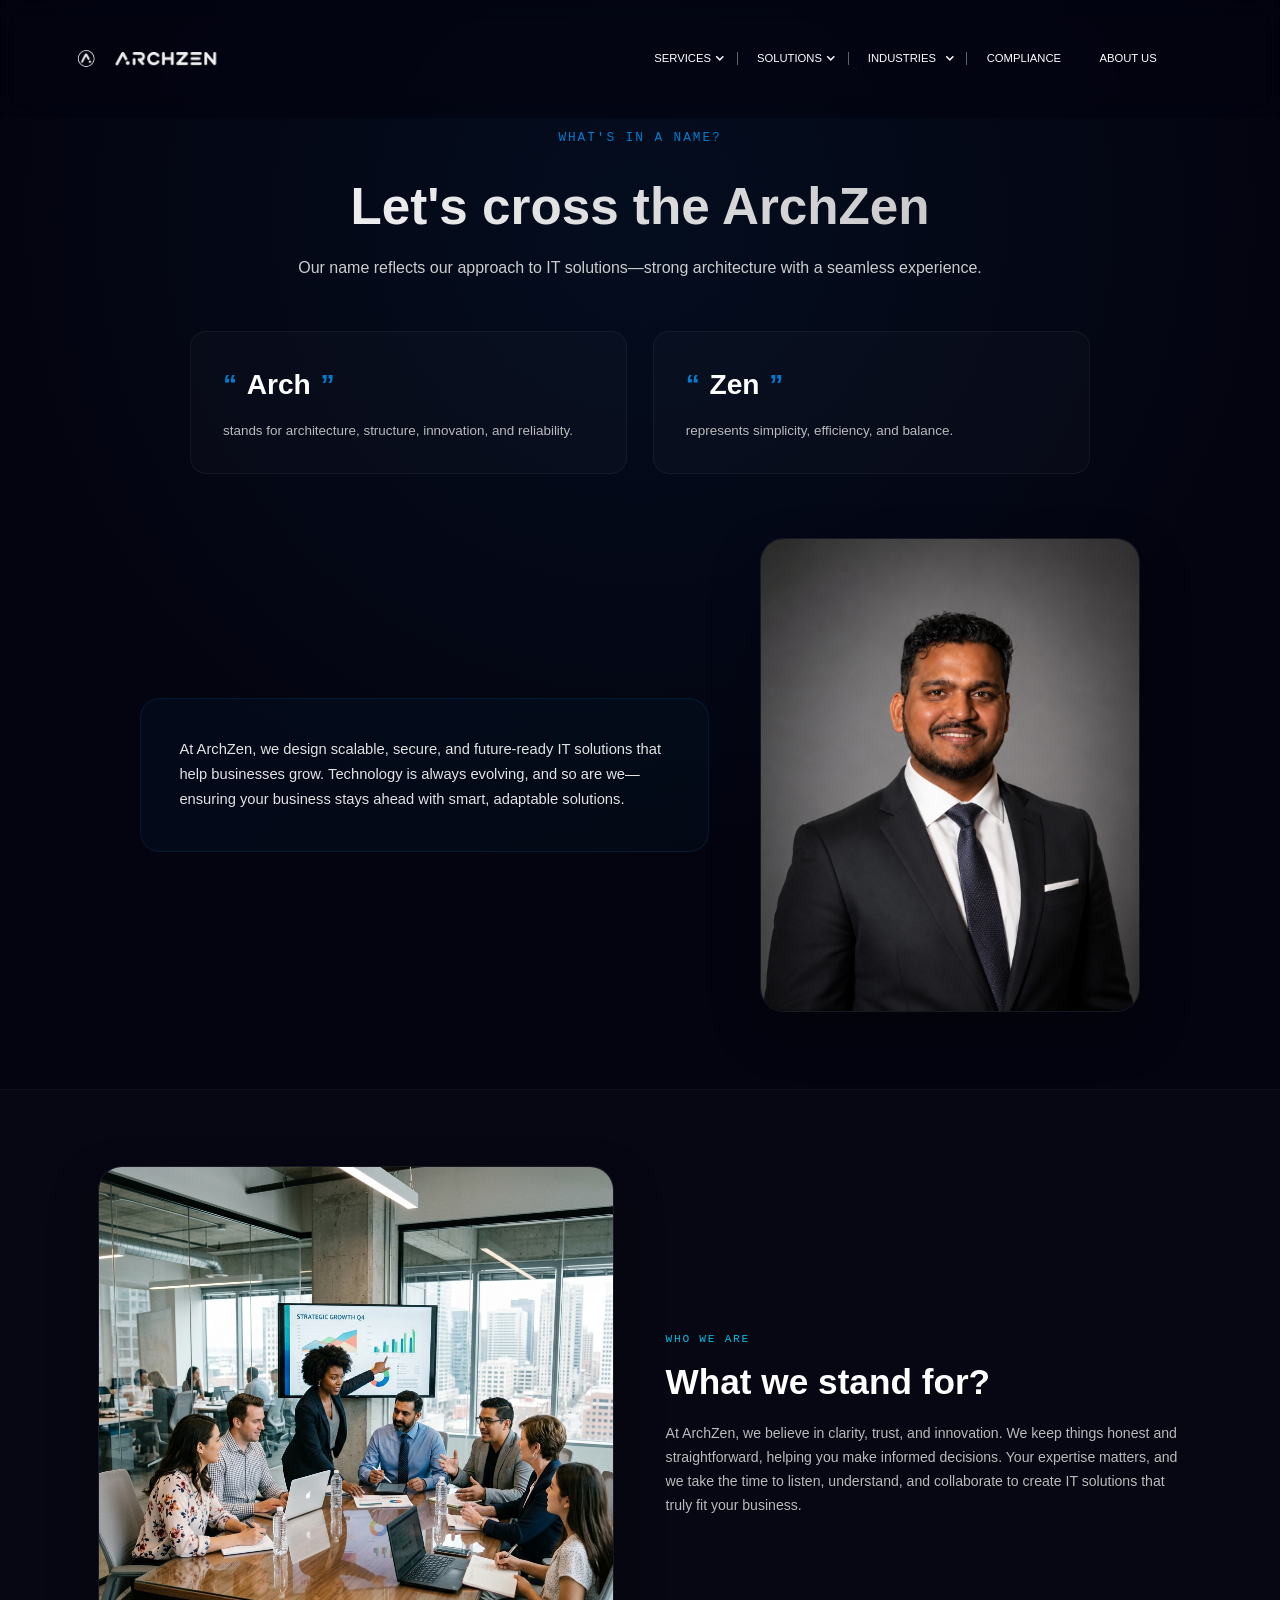
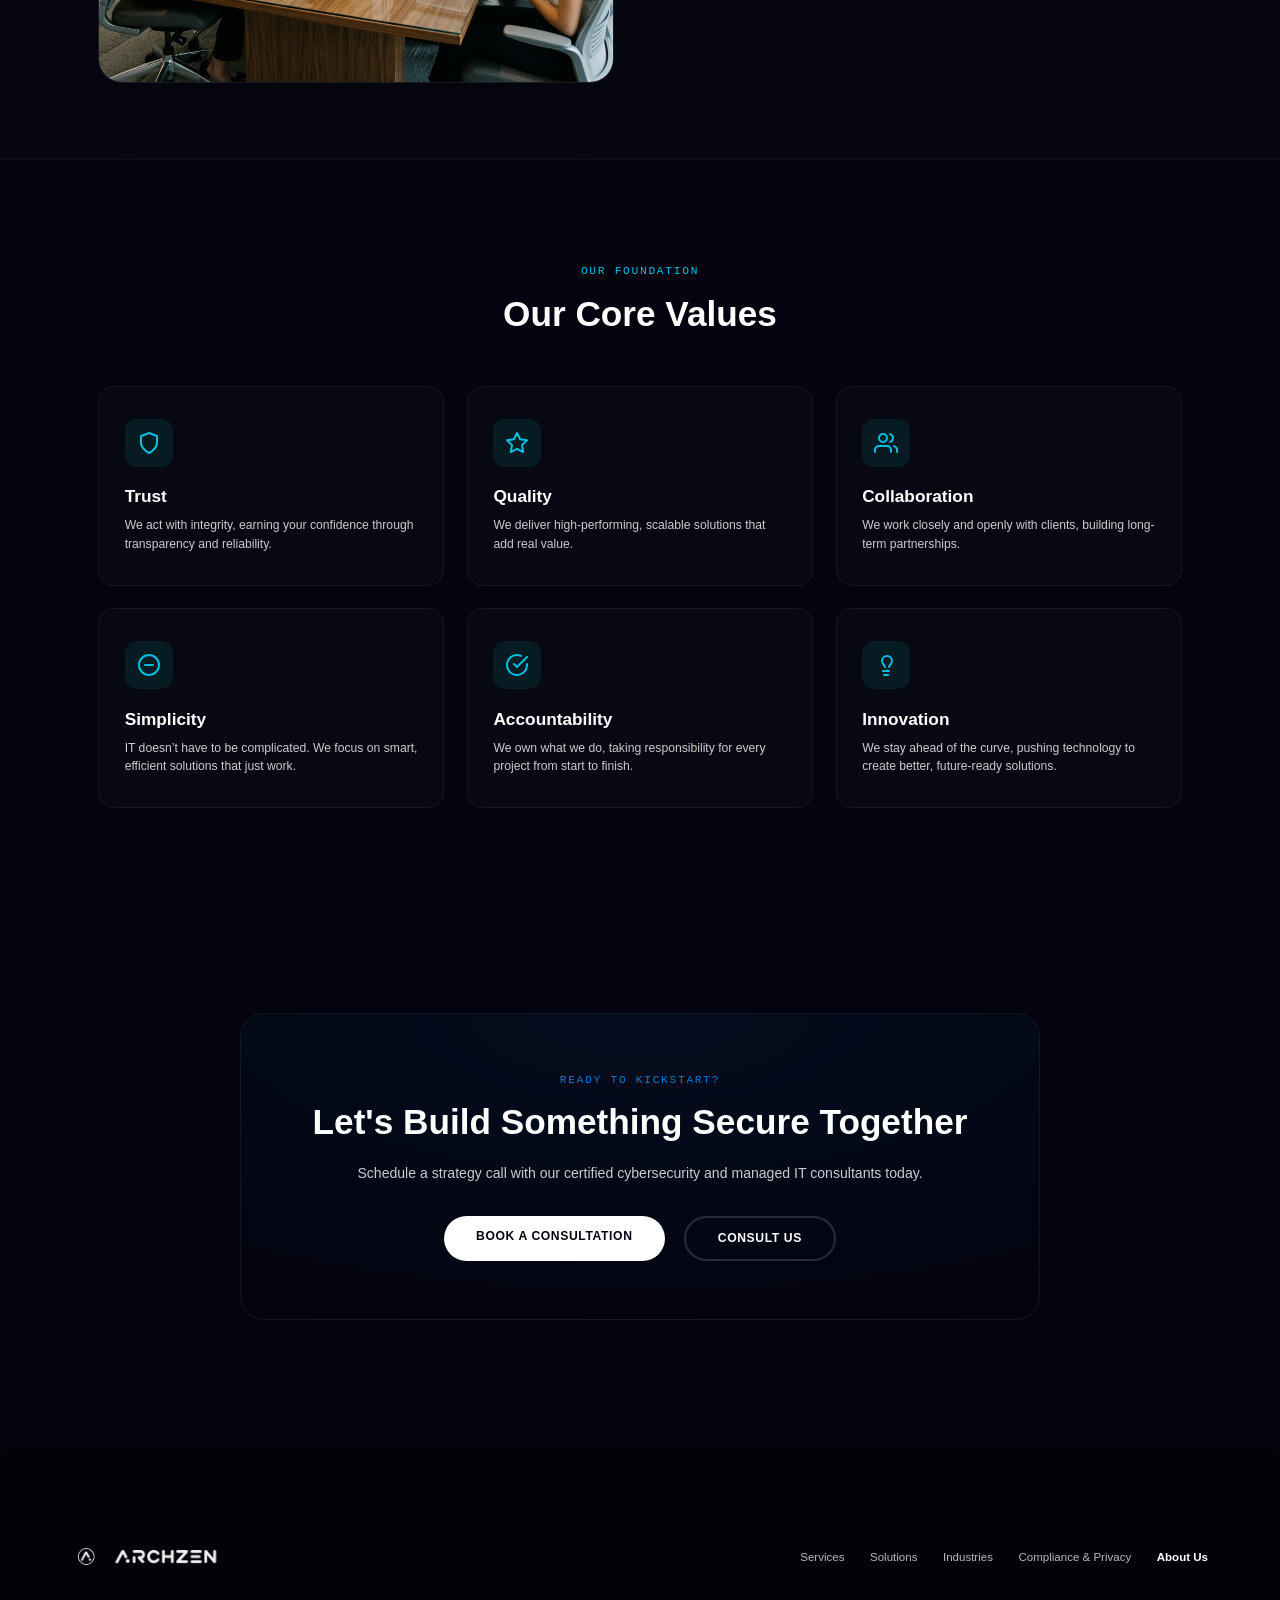
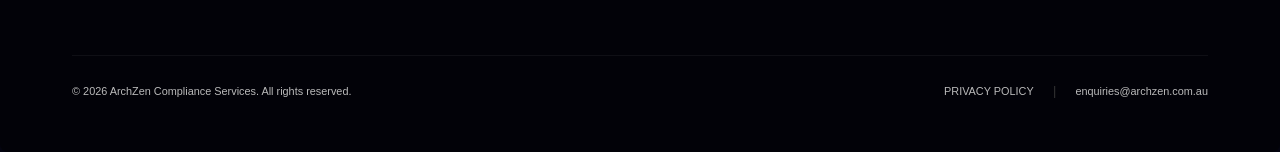
==== commit 85cf5c31: "Move resources folder inside code and update image/video paths" ====
--- a/about.html
+++ b/about.html
@@ -1,4 +1,4 @@
-<!DOCTYPE html>
+﻿<!DOCTYPE html>
 <html data-wf-domain="www.archzen.com.au" data-wf-page="67c995cf629758b15942fb16"
     data-wf-site="67c995cf629758b15942fb10" lang="en">
 
@@ -13,12 +13,12 @@
         content="Our name reflects our approach to IT solutions—strong architecture with a seamless experience. Discover the meaning behind ArchZen and our core values."
         property="og:description" />
     <meta
-        content="../resources/67d0495e961b951773255d77_Open graph.jpg"
+        content="resources/67d0495e961b951773255d77_Open graph.jpg"
         property="og:image" />
     <meta content="width=device-width, initial-scale=1" name="viewport" />
     <link href="css/webflow.css" rel="stylesheet" type="text/css" />
     <script src="js/init.js" type="text/javascript"></script>
-    <link href="../resources/now%20logo.png"
+    <link href="resources/now%20logo.png"
         rel="shortcut icon" type="image/x-icon" />
     <link rel="stylesheet" href="css/style.css?v=12" />
 
@@ -358,8 +358,8 @@
                     <div class="navbar-wr">
                         <div class="brand" style="display: flex; align-items: center; gap: 0.5rem;">
                             <a href="index.html" style="text-decoration: none; color: inherit; display: flex; align-items: center; gap: 0.5rem;">
-                                <img src="../resources/now%20logo.png" alt="ArchZen Logo" style="height: 2.2rem; width: auto;" />
-                                <img src="../resources/archzen_logo_text.png" alt="ArchZen" class="nav-logo-text" />
+                                <img src="resources/now%20logo.png" alt="ArchZen Logo" style="height: 2.2rem; width: auto;" />
+                                <img src="resources/archzen_logo_text.png" alt="ArchZen" class="nav-logo-text" />
                             </a>
                         </div>
                         <nav role="navigation" class="nav-menu w-nav-menu">
@@ -470,7 +470,7 @@
                         </div>
                         <div class="portrait-section">
                             <div class="portrait-frame">
-                                <img src="../resources/ceophoto.png" 
+                                <img src="resources/ceophoto.png" 
                                      alt="ArchZen Portrait - Strategic Guidance" 
                                      class="portrait-img" />
                             </div>
@@ -483,7 +483,7 @@
             <section class="stand-for-section">
                 <div class="container stand-for-container">
                     <div class="portrait-frame">
-                        <img src="../resources/0001_4_a-photo-of-a-group-of-diverse-profession_pgApUWiEQDucT8egmbLRPQ_zLWC1JNpQcuiVxjm4KJ.png" 
+                        <img src="resources/0001_4_a-photo-of-a-group-of-diverse-profession_pgApUWiEQDucT8egmbLRPQ_zLWC1JNpQcuiVxjm4KJ.png" 
                              alt="ArchZen Diverse Professionals Team" 
                              class="portrait-img" />
                     </div>
@@ -582,8 +582,8 @@
             <div class="container" style="display: flex; flex-direction: column; gap: 3rem;">
                 <div style="display: flex; justify-content: space-between; align-items: center; flex-wrap: wrap; gap: 2rem;">
                     <div class="footer-logo-wr" style="display: flex; align-items: center; gap: 0.5rem;">
-                        <img src="../resources/now%20logo.png" alt="ArchZen Logo" style="height: 2.2rem; width: auto;" />
-                        <img src="../resources/archzen_logo_text.png" alt="ArchZen" class="nav-logo-text" />
+                        <img src="resources/now%20logo.png" alt="ArchZen Logo" style="height: 2.2rem; width: auto;" />
+                        <img src="resources/archzen_logo_text.png" alt="ArchZen" class="nav-logo-text" />
                     </div>
                     <div style="display: flex; gap: 2rem; flex-wrap: wrap;">
                         <a href="index.html#services" style="color: #BABABA; font-size: 0.9rem; text-decoration: none;">Services</a>
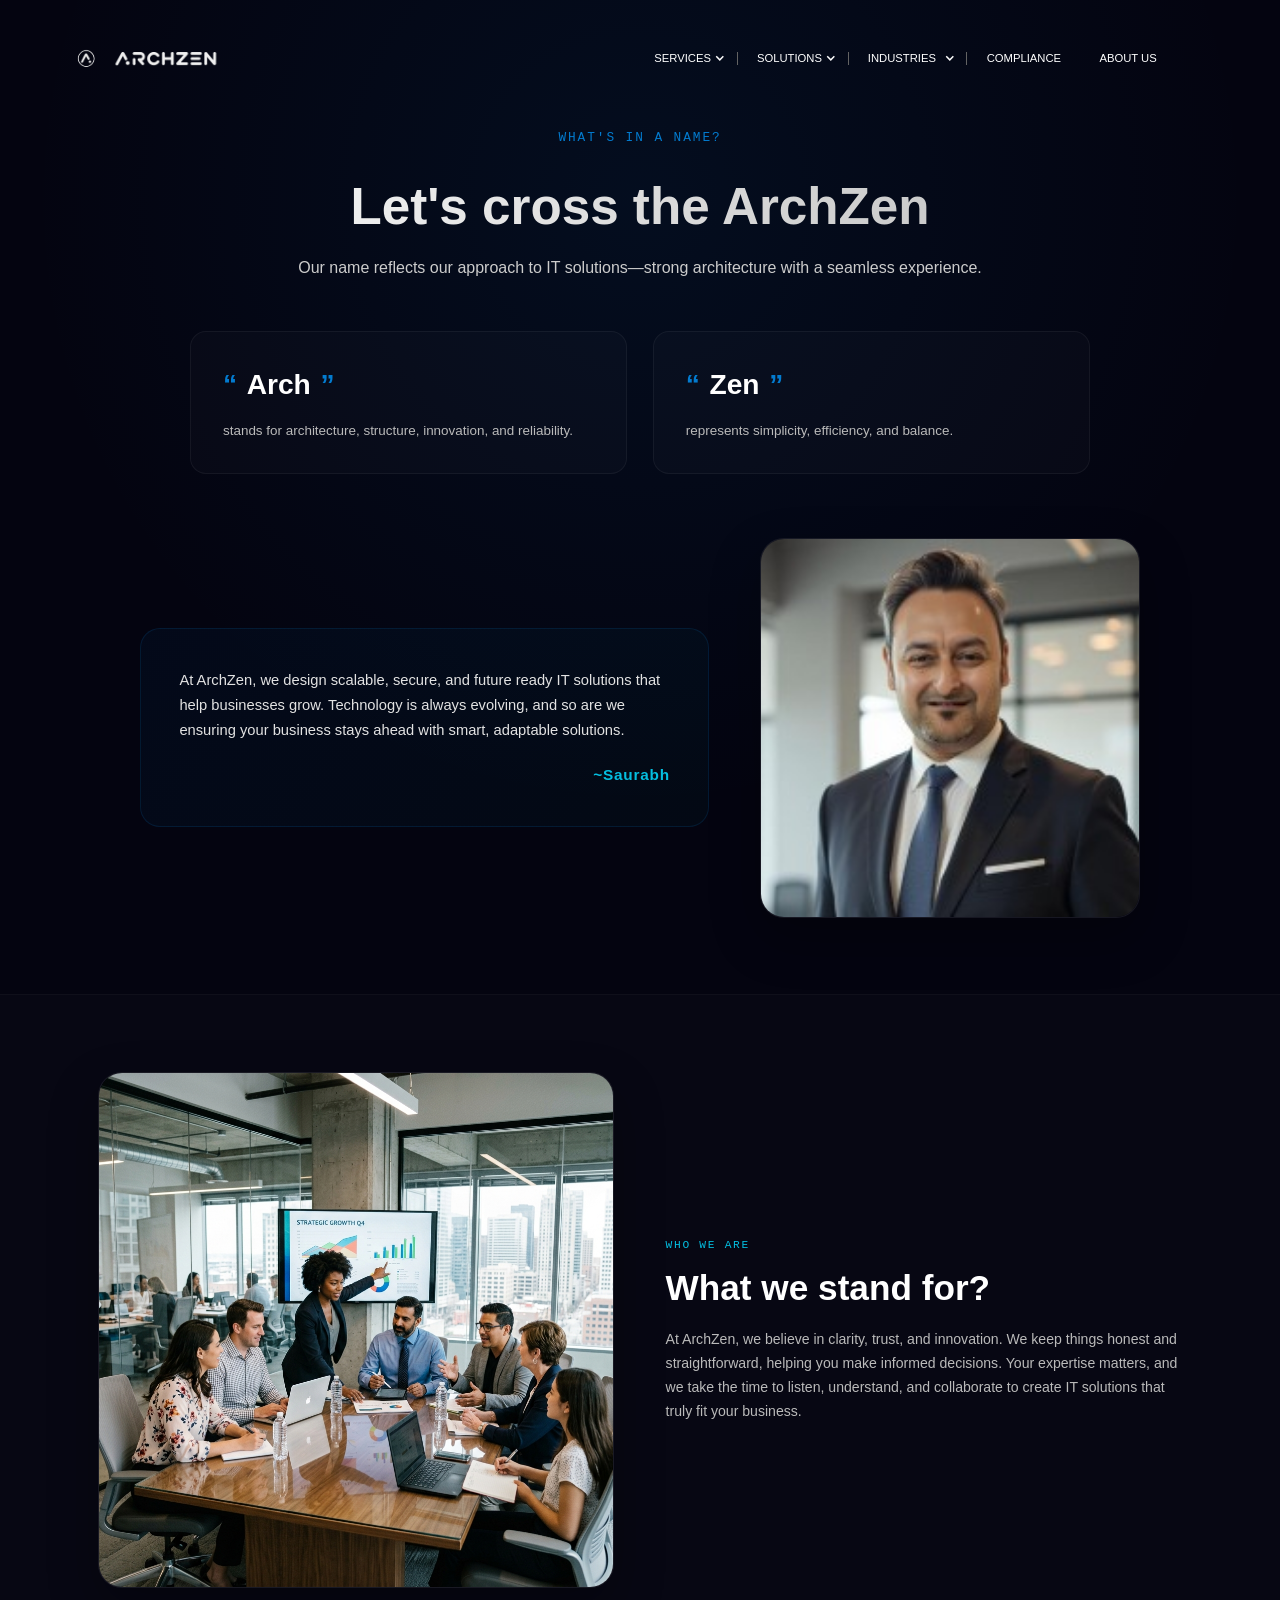
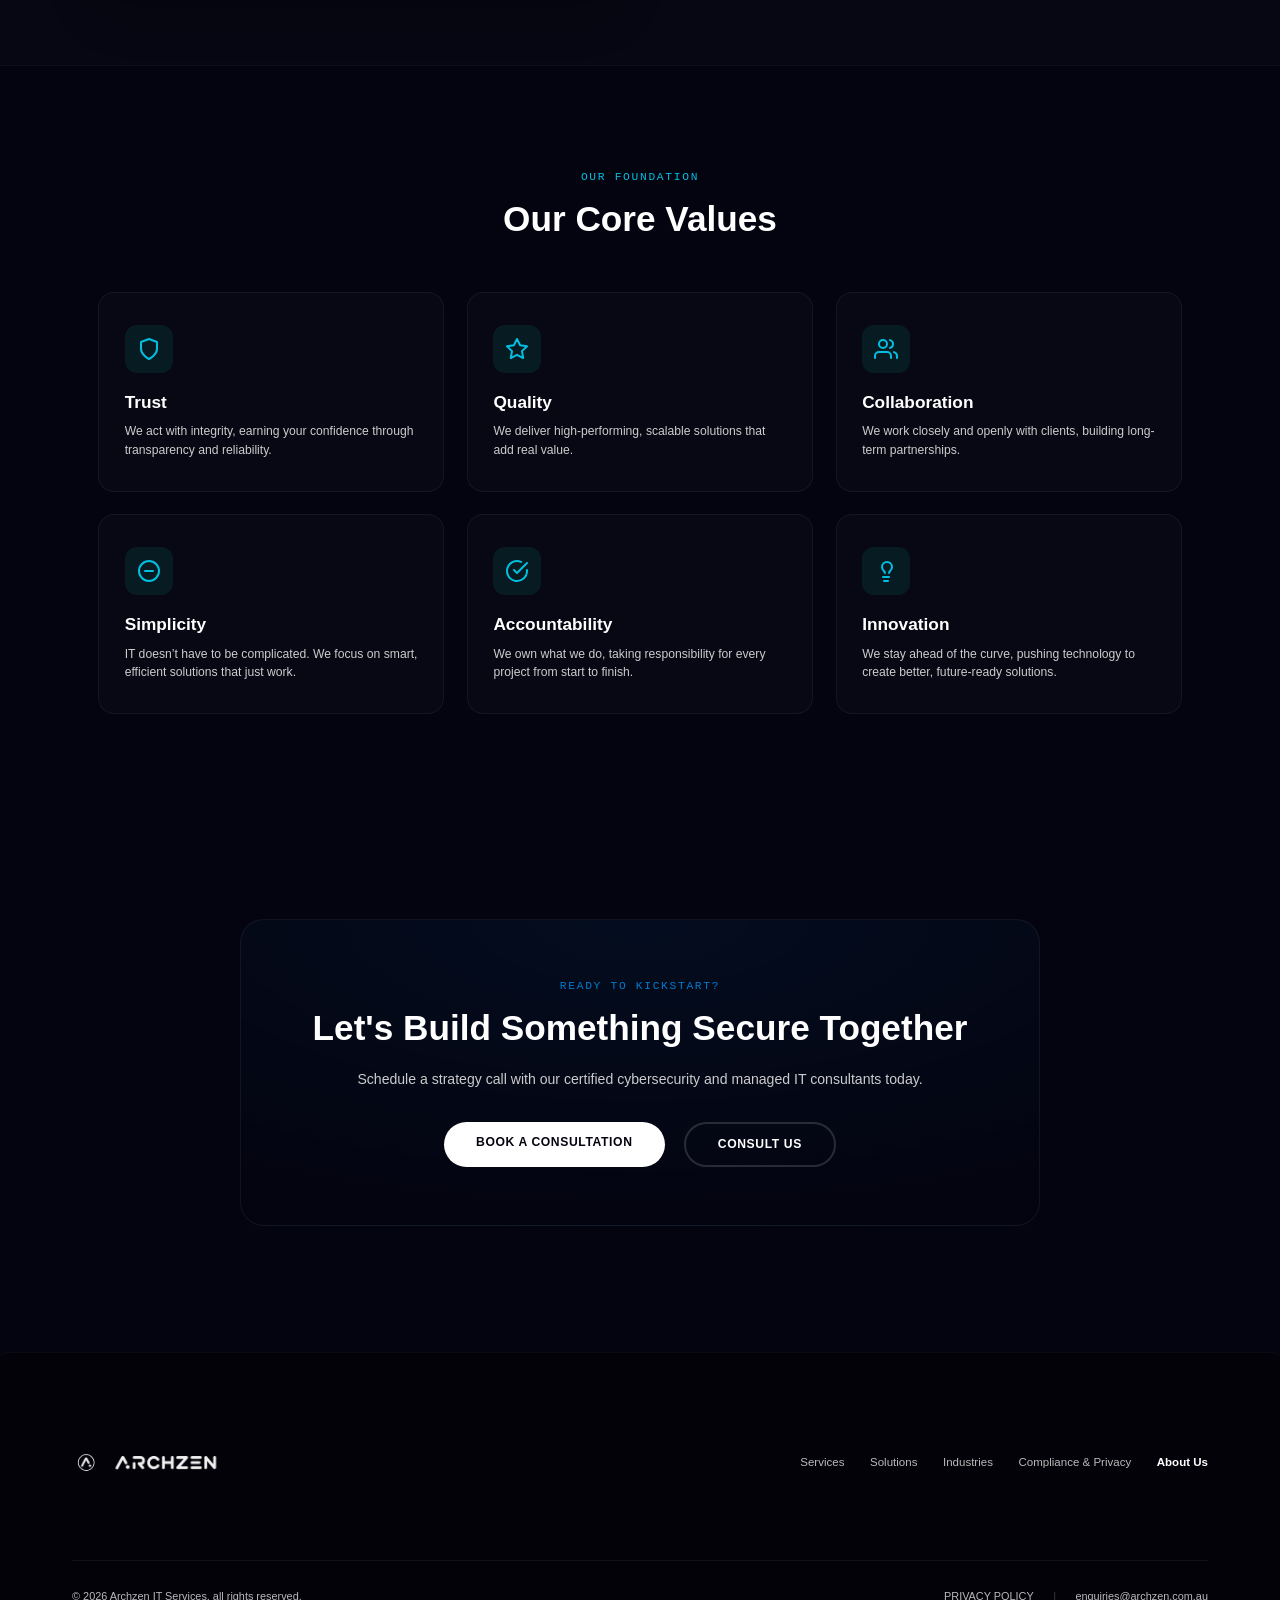
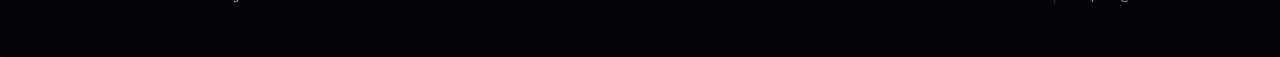
==== commit eef76efb: "Implement mobile navigation drawer accordion, fix desktop overlay list rendering, correct logo image" ====
--- a/about.html
+++ b/about.html
@@ -1,4 +1,4 @@
-﻿<!DOCTYPE html>
+<!DOCTYPE html>
 <html data-wf-domain="www.archzen.com.au" data-wf-page="67c995cf629758b15942fb16"
     data-wf-site="67c995cf629758b15942fb10" lang="en">
 
@@ -12,15 +12,13 @@
     <meta
         content="Our name reflects our approach to IT solutions—strong architecture with a seamless experience. Discover the meaning behind ArchZen and our core values."
         property="og:description" />
-    <meta
-        content="resources/67d0495e961b951773255d77_Open graph.jpg"
-        property="og:image" />
+    <meta content="resources/67d0495e961b951773255d77_Open graph.jpg" property="og:image" />
     <meta content="width=device-width, initial-scale=1" name="viewport" />
     <link href="css/webflow.css" rel="stylesheet" type="text/css" />
     <script src="js/init.js" type="text/javascript"></script>
-    <link href="resources/now%20logo.png"
-        rel="shortcut icon" type="image/x-icon" />
+    <link href="resources/now_logo.png" rel="shortcut icon" type="image/x-icon" />
     <link rel="stylesheet" href="css/style.css?v=12" />
+    <link rel="stylesheet" href="css/mobile.css?v=13" media="screen and (max-width: 991px)" />
 
     <style>
         .about-hero-section {
@@ -29,7 +27,7 @@
             background: radial-gradient(circle at 50% 20%, rgba(3, 123, 207, 0.08) 0%, transparent 60%);
             text-align: center;
         }
-        
+
         .about-title-large {
             font-size: 4rem;
             font-weight: 700;
@@ -312,21 +310,26 @@
             .about-title-large {
                 font-size: 3rem;
             }
+
             .name-meaning-grid {
                 grid-template-columns: 1fr;
                 gap: 1.5rem;
             }
+
             .about-hero-portrait-container {
                 grid-template-columns: 1fr;
                 gap: 2.5rem;
             }
+
             .about-statement {
                 text-align: center;
             }
+
             .stand-for-container {
                 grid-template-columns: 1fr;
                 gap: 3rem;
             }
+
             .values-grid {
                 grid-template-columns: 1fr 1fr;
             }
@@ -336,12 +339,15 @@
             .about-title-large {
                 font-size: 2.5rem;
             }
+
             .values-grid {
                 grid-template-columns: 1fr;
             }
+
             .cta-action-container {
                 padding: 3rem 1.5rem;
             }
+
             .about-statement {
                 padding: 2rem 1.5rem;
             }
@@ -353,12 +359,16 @@
     <div class="page-wrapper">
         <!-- Header / Navigation Bar (matches index.html exactly) -->
         <div class="nav-wr">
-            <div role="banner" class="navbar w-nav" style="background: rgba(4, 4, 16, 0.7); backdrop-filter: blur(12px);">
+            <div data-w-id="16a33179-36c8-d806-b49b-97b66be518c0" data-animation="default" data-collapse="medium"
+                data-duration="500" data-easing="ease-out" data-easing2="ease-in" role="banner" class="navbar w-nav"
+                style="background: rgba(4, 4, 16, 0.7); backdrop-filter: blur(12px);">
                 <div class="container">
                     <div class="navbar-wr">
                         <div class="brand" style="display: flex; align-items: center; gap: 0.5rem;">
-                            <a href="index.html" style="text-decoration: none; color: inherit; display: flex; align-items: center; gap: 0.5rem;">
-                                <img src="resources/now%20logo.png" alt="ArchZen Logo" style="height: 2.2rem; width: auto;" />
+                            <a href="index.html"
+                                style="text-decoration: none; color: inherit; display: flex; align-items: center; gap: 0.5rem;">
+                                <img src="resources/now_logo.png" alt="ArchZen Logo"
+                                    style="height: 2.2rem; width: auto;" />
                                 <img src="resources/archzen_logo_text.png" alt="ArchZen" class="nav-logo-text" />
                             </a>
                         </div>
@@ -366,34 +376,55 @@
                             <div class="nav-menu-inner">
                                 <div class="nav-menu-links-wr">
                                     <div data-delay="0" data-hover="true" class="nav-dropdown w-dropdown">
-                                        <a href="index.html#services" class="nav-dropdown-toggle w-dropdown-toggle" style="text-decoration: none; color: inherit; display: flex; align-items: center; gap: 0.25rem;">
+                                        <a href="#" class="nav-dropdown-toggle w-dropdown-toggle"
+                                            style="text-decoration: none; color: inherit; display: flex; align-items: center; gap: 0.25rem;">
                                             <p style="margin: 0;">Services</p>
                                             <div class="nav-dropdown-icon w-icon-dropdown-toggle"></div>
                                         </a>
-                                        <nav class="nav-dropdown-list w-dropdown-list" style="max-width: 15rem !important;">
+                                        <nav class="nav-dropdown-list w-dropdown-list"
+                                            style="max-width: 15rem !important;">
                                             <div class="nav-dropdown-inner-wr" style="padding: 1.5rem;">
-                                                <div class="nav-dropdown-links-wr" style="display: flex; flex-direction: column; gap: 0.75rem;">
-                                                    <a href="services.html#cyber-security" class="nav-dropdown-link" style="padding: 0.25rem 0; font-weight: 500;">Cyber Security</a>
-                                                    <a href="services.html#support-services" class="nav-dropdown-link" style="padding: 0.25rem 0; font-weight: 500;">Support Services</a>
-                                                    <a href="services.html#cloud-services" class="nav-dropdown-link" style="padding: 0.25rem 0; font-weight: 500;">Cloud Services</a>
+                                                <div class="nav-dropdown-links-wr"
+                                                    style="display: flex; flex-direction: column; gap: 0.75rem;">
+                                                    <a href="services.html#cyber-security" class="nav-dropdown-link"
+                                                        style="padding: 0.25rem 0; font-weight: 500;">Cyber Security</a>
+                                                    <a href="services.html#support-services" class="nav-dropdown-link"
+                                                        style="padding: 0.25rem 0; font-weight: 500;">Support
+                                                        Services</a>
+                                                    <a href="services.html#cloud-services" class="nav-dropdown-link"
+                                                        style="padding: 0.25rem 0; font-weight: 500;">Cloud Services</a>
                                                 </div>
                                             </div>
                                         </nav>
                                     </div>
                                     <div class="nav-divider"></div>
                                     <div data-delay="0" data-hover="true" class="nav-dropdown w-dropdown">
-                                        <a href="index.html#solutions" class="nav-dropdown-toggle w-dropdown-toggle" style="text-decoration: none; color: inherit; display: flex; align-items: center; gap: 0.25rem;">
+                                        <a href="#" class="nav-dropdown-toggle w-dropdown-toggle"
+                                            style="text-decoration: none; color: inherit; display: flex; align-items: center; gap: 0.25rem;">
                                             <p style="margin: 0;">Solutions</p>
                                             <div class="nav-dropdown-icon w-icon-dropdown-toggle"></div>
                                         </a>
-                                        <nav class="nav-dropdown-list is-2 w-dropdown-list" style="max-width: 15rem !important;">
+                                        <nav class="nav-dropdown-list is-2 w-dropdown-list"
+                                            style="max-width: 15rem !important;">
                                             <div class="nav-dropdown-inner-wr" style="padding: 1.5rem;">
-                                                <div class="nav-dropdown-links-wr" style="display: flex; flex-direction: column; gap: 0.75rem;">
-                                                    <a href="solutions.html#internet-voip" class="nav-dropdown-link" style="padding: 0.25rem 0; font-weight: 500;">Internet &amp; VOIP</a>
-                                                    <a href="solutions.html#it-consulting" class="nav-dropdown-link" style="padding: 0.25rem 0; font-weight: 500;">IT Consulting</a>
-                                                    <a href="solutions.html#operational-resilience" class="nav-dropdown-link" style="padding: 0.25rem 0; font-weight: 500;">Operational Resilience</a>
-                                                    <a href="solutions.html#cx-test-automation" class="nav-dropdown-link" style="padding: 0.25rem 0; font-weight: 500;">CX Test Automation</a>
-                                                    <a href="solutions.html#conversational-ai" class="nav-dropdown-link" style="padding: 0.25rem 0; font-weight: 500;">Conversational AI</a>
+                                                <div class="nav-dropdown-links-wr"
+                                                    style="display: flex; flex-direction: column; gap: 0.75rem;">
+                                                    <a href="solutions.html#internet-voip" class="nav-dropdown-link"
+                                                        style="padding: 0.25rem 0; font-weight: 500;">Internet &amp;
+                                                        VOIP</a>
+                                                    <a href="solutions.html#it-consulting" class="nav-dropdown-link"
+                                                        style="padding: 0.25rem 0; font-weight: 500;">IT Consulting</a>
+                                                    <a href="solutions.html#operational-resilience"
+                                                        class="nav-dropdown-link"
+                                                        style="padding: 0.25rem 0; font-weight: 500;">Operational
+                                                        Resilience</a>
+                                                    <a href="solutions.html#cx-test-automation"
+                                                        class="nav-dropdown-link"
+                                                        style="padding: 0.25rem 0; font-weight: 500;">CX Test
+                                                        Automation</a>
+                                                    <a href="solutions.html#conversational-ai" class="nav-dropdown-link"
+                                                        style="padding: 0.25rem 0; font-weight: 500;">Conversational
+                                                        AI</a>
                                                 </div>
                                             </div>
                                         </nav>
@@ -411,10 +442,14 @@
                                                 </div>
                                                 <div class="spacer-medium-10 hide-on-mobile"></div>
                                                 <div class="nav-dropdown-links-wr">
-                                                    <a href="industries.html#financial" class="nav-dropdown-link">Professional Services</a>
-                                                    <a href="industries.html#healthcare" class="nav-dropdown-link">Healthcare &amp; NDIS</a>
-                                                    <a href="industries.html#legal" class="nav-dropdown-link">Law Firm</a>
-                                                    <a href="industries.html#all-industries" class="nav-dropdown-link">Co-Managed IT</a>
+                                                    <a href="industries.html#financial"
+                                                        class="nav-dropdown-link">Professional Services</a>
+                                                    <a href="industries.html#healthcare"
+                                                        class="nav-dropdown-link">Healthcare &amp; NDIS</a>
+                                                    <a href="industries.html#legal" class="nav-dropdown-link">Law
+                                                        Firm</a>
+                                                    <a href="industries.html#all-industries"
+                                                        class="nav-dropdown-link">Co-Managed IT</a>
                                                 </div>
                                             </div>
                                         </nav>
@@ -425,9 +460,14 @@
                                 </div>
                             </div>
                         </nav>
-                        <div data-lenis-toggle="" class="nav-burger-link w-nav-button">
-                            <div class="nav-burger-line"></div>
-                            <div class="nav-burger-line is-2"></div>
+                        <div class="nav-burger-link w-nav-button">
+                            <div class="nav-burger-inner">
+                                <div class="nav-burger-icons-wr"><img loading="eager"
+                                        src="resources/67dc026489c617fcaabbb106_menu.svg" alt=""
+                                        class="nav-burger-icon is-1" /><img loading="eager"
+                                        src="resources/67dc02645b95e32899fab030_Close.svg" alt=""
+                                        class="nav-burger-icon is-2" /></div>
+                            </div>
                         </div>
                     </div>
                 </div>
@@ -441,7 +481,8 @@
                     <p class="about-subtitle">What's in a name?</p>
                     <h1 class="about-title-large">Let's cross the ArchZen</h1>
                     <div class="about-intro-box">
-                        <p>Our name reflects our approach to IT solutions—strong architecture with a seamless experience.</p>
+                        <p>Our name reflects our approach to IT solutions—strong architecture with a seamless
+                            experience.</p>
                     </div>
 
                     <div class="name-meaning-grid">
@@ -466,13 +507,18 @@
                     <!-- CEO Statement & Portrait Split Container -->
                     <div class="about-hero-portrait-container">
                         <div class="about-statement">
-                            At ArchZen, we design scalable, secure, and future-ready IT solutions that help businesses grow. Technology is always evolving, and so are we—ensuring your business stays ahead with smart, adaptable solutions.
+                            At ArchZen, we design scalable, secure, and future ready IT solutions that help businesses
+                            grow. Technology is always evolving, and so are we ensuring your business stays ahead with
+                            smart, adaptable solutions.
+                            <div
+                                style="text-align: right; margin-top: 1.5rem; font-weight: 700; font-size: 1.2rem; color: #04BEE0; letter-spacing: 0.05em;">
+                                ~Saurabh
+                            </div>
                         </div>
                         <div class="portrait-section">
                             <div class="portrait-frame">
-                                <img src="resources/ceophoto.png" 
-                                     alt="ArchZen Portrait - Strategic Guidance" 
-                                     class="portrait-img" />
+                                <img src="resources/ceophoto.png" alt="ArchZen Portrait - Strategic Guidance"
+                                    class="portrait-img" />
                             </div>
                         </div>
                     </div>
@@ -483,15 +529,17 @@
             <section class="stand-for-section">
                 <div class="container stand-for-container">
                     <div class="portrait-frame">
-                        <img src="resources/0001_4_a-photo-of-a-group-of-diverse-profession_pgApUWiEQDucT8egmbLRPQ_zLWC1JNpQcuiVxjm4KJ.png" 
-                             alt="ArchZen Diverse Professionals Team" 
-                             class="portrait-img" />
+                        <img src="resources/0001_4_a-photo-of-a-group-of-diverse-profession_pgApUWiEQDucT8egmbLRPQ_zLWC1JNpQcuiVxjm4KJ.png"
+                            alt="ArchZen Diverse Professionals Team" class="portrait-img" />
                     </div>
                     <div class="stand-for-content">
                         <p class="section-tag">WHO WE ARE</p>
                         <h2 class="section-heading-medium">What we stand for?</h2>
                         <div class="stand-for-text">
-                            <p>At ArchZen, we believe in clarity, trust, and innovation. We keep things honest and straightforward, helping you make informed decisions. Your expertise matters, and we take the time to listen, understand, and collaborate to create IT solutions that truly fit your business.</p>
+                            <p>At ArchZen, we believe in clarity, trust, and innovation. We keep things honest and
+                                straightforward, helping you make informed decisions. Your expertise matters, and we
+                                take the time to listen, understand, and collaborate to create IT solutions that truly
+                                fit your business.</p>
                         </div>
                     </div>
                 </div>
@@ -502,60 +550,101 @@
                 <div class="container values-container">
                     <p class="section-tag">OUR FOUNDATION</p>
                     <h2 class="section-heading-medium">Our Core Values</h2>
-                    
+
                     <div class="values-grid">
                         <!-- Value 1: Trust -->
                         <div class="value-card">
                             <div class="value-icon">
-                                <svg xmlns="http://www.w3.org/2000/svg" width="24" height="24" viewBox="0 0 24 24" fill="none" stroke="currentColor" stroke-width="2" stroke-linecap="round" stroke-linejoin="round"><path d="M12 22s8-4 8-10V5l-8-3-8 3v7c0 6 8 10 8 10z"></path></svg>
+                                <svg xmlns="http://www.w3.org/2000/svg" width="24" height="24" viewBox="0 0 24 24"
+                                    fill="none" stroke="currentColor" stroke-width="2" stroke-linecap="round"
+                                    stroke-linejoin="round">
+                                    <path d="M12 22s8-4 8-10V5l-8-3-8 3v7c0 6 8 10 8 10z"></path>
+                                </svg>
                             </div>
                             <h3 class="value-title">Trust</h3>
-                            <p class="value-desc">We act with integrity, earning your confidence through transparency and reliability.</p>
+                            <p class="value-desc">We act with integrity, earning your confidence through transparency
+                                and reliability.</p>
                         </div>
 
                         <!-- Value 2: Quality -->
                         <div class="value-card">
                             <div class="value-icon">
-                                <svg xmlns="http://www.w3.org/2000/svg" width="24" height="24" viewBox="0 0 24 24" fill="none" stroke="currentColor" stroke-width="2" stroke-linecap="round" stroke-linejoin="round"><polygon points="12 2 15.09 8.26 22 9.27 17 14.14 18.18 21.02 12 17.77 5.82 21.02 7 14.14 2 9.27 8.91 8.26 12 2"></polygon></svg>
+                                <svg xmlns="http://www.w3.org/2000/svg" width="24" height="24" viewBox="0 0 24 24"
+                                    fill="none" stroke="currentColor" stroke-width="2" stroke-linecap="round"
+                                    stroke-linejoin="round">
+                                    <polygon
+                                        points="12 2 15.09 8.26 22 9.27 17 14.14 18.18 21.02 12 17.77 5.82 21.02 7 14.14 2 9.27 8.91 8.26 12 2">
+                                    </polygon>
+                                </svg>
                             </div>
                             <h3 class="value-title">Quality</h3>
-                            <p class="value-desc">We deliver high-performing, scalable solutions that add real value.</p>
+                            <p class="value-desc">We deliver high-performing, scalable solutions that add real value.
+                            </p>
                         </div>
 
                         <!-- Value 3: Collaboration -->
                         <div class="value-card">
                             <div class="value-icon">
-                                <svg xmlns="http://www.w3.org/2000/svg" width="24" height="24" viewBox="0 0 24 24" fill="none" stroke="currentColor" stroke-width="2" stroke-linecap="round" stroke-linejoin="round"><path d="M17 21v-2a4 4 0 0 0-4-4H5a4 4 0 0 0-4 4v2"></path><circle cx="9" cy="7" r="4"></circle><path d="M23 21v-2a4 4 0 0 0-3-3.87"></path><path d="M16 3.13a4 4 0 0 1 0 7.75"></path></svg>
+                                <svg xmlns="http://www.w3.org/2000/svg" width="24" height="24" viewBox="0 0 24 24"
+                                    fill="none" stroke="currentColor" stroke-width="2" stroke-linecap="round"
+                                    stroke-linejoin="round">
+                                    <path d="M17 21v-2a4 4 0 0 0-4-4H5a4 4 0 0 0-4 4v2"></path>
+                                    <circle cx="9" cy="7" r="4"></circle>
+                                    <path d="M23 21v-2a4 4 0 0 0-3-3.87"></path>
+                                    <path d="M16 3.13a4 4 0 0 1 0 7.75"></path>
+                                </svg>
                             </div>
                             <h3 class="value-title">Collaboration</h3>
-                            <p class="value-desc">We work closely and openly with clients, building long-term partnerships.</p>
+                            <p class="value-desc">We work closely and openly with clients, building long-term
+                                partnerships.</p>
                         </div>
 
                         <!-- Value 4: Simplicity -->
                         <div class="value-card">
                             <div class="value-icon">
-                                <svg xmlns="http://www.w3.org/2000/svg" width="24" height="24" viewBox="0 0 24 24" fill="none" stroke="currentColor" stroke-width="2" stroke-linecap="round" stroke-linejoin="round"><circle cx="12" cy="12" r="10"></circle><line x1="8" y1="12" x2="16" y2="12"></line></svg>
+                                <svg xmlns="http://www.w3.org/2000/svg" width="24" height="24" viewBox="0 0 24 24"
+                                    fill="none" stroke="currentColor" stroke-width="2" stroke-linecap="round"
+                                    stroke-linejoin="round">
+                                    <circle cx="12" cy="12" r="10"></circle>
+                                    <line x1="8" y1="12" x2="16" y2="12"></line>
+                                </svg>
                             </div>
                             <h3 class="value-title">Simplicity</h3>
-                            <p class="value-desc">IT doesn’t have to be complicated. We focus on smart, efficient solutions that just work.</p>
+                            <p class="value-desc">IT doesn’t have to be complicated. We focus on smart, efficient
+                                solutions that just work.</p>
                         </div>
 
                         <!-- Value 5: Accountability -->
                         <div class="value-card">
                             <div class="value-icon">
-                                <svg xmlns="http://www.w3.org/2000/svg" width="24" height="24" viewBox="0 0 24 24" fill="none" stroke="currentColor" stroke-width="2" stroke-linecap="round" stroke-linejoin="round"><path d="M22 11.08V12a10 10 0 1 1-5.93-9.14"></path><polyline points="22 4 12 14.01 9 11.01"></polyline></svg>
+                                <svg xmlns="http://www.w3.org/2000/svg" width="24" height="24" viewBox="0 0 24 24"
+                                    fill="none" stroke="currentColor" stroke-width="2" stroke-linecap="round"
+                                    stroke-linejoin="round">
+                                    <path d="M22 11.08V12a10 10 0 1 1-5.93-9.14"></path>
+                                    <polyline points="22 4 12 14.01 9 11.01"></polyline>
+                                </svg>
                             </div>
                             <h3 class="value-title">Accountability</h3>
-                            <p class="value-desc">We own what we do, taking responsibility for every project from start to finish.</p>
+                            <p class="value-desc">We own what we do, taking responsibility for every project from start
+                                to finish.</p>
                         </div>
 
                         <!-- Value 6: Innovation -->
                         <div class="value-card">
                             <div class="value-icon">
-                                <svg xmlns="http://www.w3.org/2000/svg" width="24" height="24" viewBox="0 0 24 24" fill="none" stroke="currentColor" stroke-width="2" stroke-linecap="round" stroke-linejoin="round"><path d="M15 14c.2-1 .7-1.7 1.5-2.5 1-.9 1.5-2.2 1.5-3.5A5 5 0 0 0 8 8c0 1.3.5 2.6 1.5 3.5.7.8 1.3 1.5 1.5 2.5"></path><line x1="9" y1="18" x2="15" y2="18"></line><line x1="10" y1="22" x2="14" y2="22"></line></svg>
+                                <svg xmlns="http://www.w3.org/2000/svg" width="24" height="24" viewBox="0 0 24 24"
+                                    fill="none" stroke="currentColor" stroke-width="2" stroke-linecap="round"
+                                    stroke-linejoin="round">
+                                    <path
+                                        d="M15 14c.2-1 .7-1.7 1.5-2.5 1-.9 1.5-2.2 1.5-3.5A5 5 0 0 0 8 8c0 1.3.5 2.6 1.5 3.5.7.8 1.3 1.5 1.5 2.5">
+                                    </path>
+                                    <line x1="9" y1="18" x2="15" y2="18"></line>
+                                    <line x1="10" y1="22" x2="14" y2="22"></line>
+                                </svg>
                             </div>
                             <h3 class="value-title">Innovation</h3>
-                            <p class="value-desc">We stay ahead of the curve, pushing technology to create better, future-ready solutions.</p>
+                            <p class="value-desc">We stay ahead of the curve, pushing technology to create better,
+                                future-ready solutions.</p>
                         </div>
                     </div>
                 </div>
@@ -565,7 +654,8 @@
             <section class="cta-action-section">
                 <div class="container cta-action-container">
                     <p class="section-tag" style="color: #037BCF;">READY TO KICKSTART?</p>
-                    <h2 class="section-heading-medium" style="margin-bottom: 1.5rem;">Let's Build Something Secure Together</h2>
+                    <h2 class="section-heading-medium" style="margin-bottom: 1.5rem;">Let's Build Something Secure
+                        Together</h2>
                     <div style="font-size: 1.1rem; color: #CCCCCC; max-width: 600px; margin: 0 auto;">
                         Schedule a strategy call with our certified cybersecurity and managed IT consultants today.
                     </div>
@@ -578,30 +668,42 @@
         </main>
 
         <!-- Footer (matches index.html exactly) -->
-        <div class="footer-bottom" style="padding: 4rem 2.5rem; background: #020208; border-top: 1px solid rgba(255, 255, 255, 0.03);">
+        <div class="footer-bottom"
+            style="padding: 4rem 2.5rem; background: #020208; border-top: 1px solid rgba(255, 255, 255, 0.03);">
             <div class="container" style="display: flex; flex-direction: column; gap: 3rem;">
-                <div style="display: flex; justify-content: space-between; align-items: center; flex-wrap: wrap; gap: 2rem;">
+                <div
+                    style="display: flex; justify-content: space-between; align-items: center; flex-wrap: wrap; gap: 2rem;">
                     <div class="footer-logo-wr" style="display: flex; align-items: center; gap: 0.5rem;">
-                        <img src="resources/now%20logo.png" alt="ArchZen Logo" style="height: 2.2rem; width: auto;" />
+                        <img src="resources/now_logo.png" alt="ArchZen Logo" style="height: 2.2rem; width: auto;" />
                         <img src="resources/archzen_logo_text.png" alt="ArchZen" class="nav-logo-text" />
                     </div>
                     <div style="display: flex; gap: 2rem; flex-wrap: wrap;">
-                        <a href="index.html#services" style="color: #BABABA; font-size: 0.9rem; text-decoration: none;">Services</a>
-                        <a href="index.html#solutions" style="color: #BABABA; font-size: 0.9rem; text-decoration: none;">Solutions</a>
-                        <a href="industries.html" style="color: #BABABA; font-size: 0.9rem; text-decoration: none;">Industries</a>
-                        <a href="compliance-privacy.html" style="color: #BABABA; font-size: 0.9rem; text-decoration: none;">Compliance &amp; Privacy</a>
-                        <a href="about.html" style="color: #FFFFFF; font-size: 0.9rem; text-decoration: none; font-weight: bold;">About Us</a>
+                        <a href="index.html#services"
+                            style="color: #BABABA; font-size: 0.9rem; text-decoration: none;">Services</a>
+                        <a href="index.html#solutions"
+                            style="color: #BABABA; font-size: 0.9rem; text-decoration: none;">Solutions</a>
+                        <a href="industries.html"
+                            style="color: #BABABA; font-size: 0.9rem; text-decoration: none;">Industries</a>
+                        <a href="compliance-privacy.html"
+                            style="color: #BABABA; font-size: 0.9rem; text-decoration: none;">Compliance &amp;
+                            Privacy</a>
+                        <a href="about.html"
+                            style="color: #FFFFFF; font-size: 0.9rem; text-decoration: none; font-weight: bold;">About
+                            Us</a>
                     </div>
                 </div>
-                
-                <div style="display: flex; justify-content: space-between; align-items: center; flex-wrap: wrap; gap: 1rem; border-top: 1px solid rgba(255, 255, 255, 0.05); padding-top: 2rem;">
+
+                <div
+                    style="display: flex; justify-content: space-between; align-items: center; flex-wrap: wrap; gap: 1rem; border-top: 1px solid rgba(255, 255, 255, 0.05); padding-top: 2rem;">
                     <div class="text-color-light-grey" style="font-size: 0.85rem;">
-                        <p>© 2026 ArchZen Compliance Services. All rights reserved.</p>
+                        <p>© 2026 Archzen IT Services. all rights reserved.</p>
                     </div>
                     <div style="display: flex; gap: 1.5rem; align-items: center;">
-                        <a href="compliance-privacy.html#privacy-policy" style="color: #BABABA; font-size: 0.85rem; text-decoration: none;">PRIVACY POLICY</a>
+                        <a href="compliance-privacy.html#privacy-policy"
+                            style="color: #BABABA; font-size: 0.85rem; text-decoration: none;">PRIVACY POLICY</a>
                         <span style="color: #333;">|</span>
-                        <a href="mailto:enquiries@archzen.com.au" style="color: #BABABA; font-size: 0.85rem; text-decoration: none;">enquiries@archzen.com.au</a>
+                        <a href="mailto:enquiries@archzen.com.au"
+                            style="color: #BABABA; font-size: 0.85rem; text-decoration: none;">enquiries@archzen.com.au</a>
                     </div>
                 </div>
             </div>
@@ -611,15 +713,17 @@
     <script src="https://d3e54v103j8qbb.cloudfront.net/js/jquery-3.5.1.min.dc5e7f18c8.js?site=67c995cf629758b15942fb10"
         type="text/javascript" integrity="sha256-9/aliU8dGd2tb6OSsuzixeV4y/faTqgFtohetphbbj0="
         crossorigin="anonymous"></script>
-    <script src="js/webflow.schunk.36b8fb49256177c8.js"
-        type="text/javascript" integrity="sha384-4abIlA5/v7XaW1HMXKBgnUuhnjBYJ/Z9C1OSg4OhmVw9O3QeHJ/qJqFBERCDPv7G"
+    <script src="js/webflow.schunk.36b8fb49256177c8.js" type="text/javascript"
+        integrity="sha384-4abIlA5/v7XaW1HMXKBgnUuhnjBYJ/Z9C1OSg4OhmVw9O3QeHJ/qJqFBERCDPv7G"
         crossorigin="anonymous"></script>
-    <script src="js/webflow.schunk.d9fac0197bbf1620.js"
-        type="text/javascript" integrity="sha384-3LGd2PPe0vsNPlYPJ8WkvD4G6tVTYmVfw1o8exDTt8GTnRnSy05tuV0oatZLwhG+"
+    <script src="js/webflow.schunk.d9fac0197bbf1620.js" type="text/javascript"
+        integrity="sha384-3LGd2PPe0vsNPlYPJ8WkvD4G6tVTYmVfw1o8exDTt8GTnRnSy05tuV0oatZLwhG+"
         crossorigin="anonymous"></script>
-    <script src="js/webflow.81c3df57.aa0bb3188abb363d.js"
-        type="text/javascript" integrity="sha384-uScabh9j8MNI167300pWvkWwyzUwTolouTPamI0QPa3BUI4m9XgthkYYsAsEgI/f"
+    <script src="js/webflow.81c3df57.aa0bb3188abb363d.js" type="text/javascript"
+        integrity="sha384-uScabh9j8MNI167300pWvkWwyzUwTolouTPamI0QPa3BUI4m9XgthkYYsAsEgI/f"
         crossorigin="anonymous"></script>
+    <script src="js/script.js?v=7"></script>
+    <script src="js/mobile.js"></script>
 </body>
 
-</html>
+</html>
--- a/css/style.css
+++ b/css/style.css
@@ -417,6 +417,7 @@
     height: 9.2rem !important;
     width: auto !important;
 }
+
 /* Testimonial profile pictures styling */
 .home_quote-author-img {
     border-radius: 50% !important;
@@ -428,6 +429,7 @@
     .nav-dropdown {
         position: relative !important;
     }
+
     /* Hidden State with Transition */
     .nav-dropdown .nav-dropdown-list {
         display: block !important;
@@ -439,9 +441,18 @@
         left: 0 !important;
         transform: translateY(-10px) !important;
         transition: opacity 0.25s cubic-bezier(0.4, 0, 0.2, 1), transform 0.25s cubic-bezier(0.4, 0, 0.2, 1), visibility 0.25s !important;
-        margin-top: 0.75rem !important;
+        margin-top: 0 !important;
+        padding-top: 0.75rem !important;
         z-index: 1000 !important;
-    }
+        background-color: transparent !important;
+        box-shadow: none !important;
+    }
+
+    /* Ensure the inner wrapper does not add non-hoverable margin */
+    .nav-dropdown .nav-dropdown-inner-wr {
+        margin-top: 0 !important;
+    }
+
     /* Hover Opened State */
     .nav-dropdown:hover .nav-dropdown-list {
         opacity: 1 !important;
@@ -454,4 +465,4 @@
 /* Enable global native smooth scroll behavior */
 html {
     scroll-behavior: smooth !important;
-}
+}
--- a/css/mobile.css
+++ b/css/mobile.css
@@ -0,0 +1,232 @@
+/* mobile.css - Mobile specific overrides (max-width: 991px) */
+
+html,
+body {
+    overflow-x: hidden !important;
+    width: 100% !important;
+}
+
+.home_hero {
+    grid-template-columns: 1fr !important;
+    flex-flow: column !important;
+    display: flex !important;
+    grid-column-gap: 2rem !important;
+    grid-row-gap: 2rem !important;
+}
+
+.home_hero-content {
+    width: 100% !important;
+}
+
+/* Hide desktop sticky sidebar navigation & expert widget on tablet/mobile */
+.home_sticky-box,
+.home_sticky-absolute {
+    display: none !important;
+}
+
+/* Custom Hamburger Styles & Drawer Overlay */
+
+/* Hide default Webflow menu and button on mobile view */
+.w-nav-menu,
+.w-nav-button,
+.nav-menu,
+.nav-burger-link {
+    display: none !important;
+}
+
+/* Custom Hamburger Button - Fixed at top-right of navbar */
+.custom-mobile-burger {
+    display: flex !important;
+    flex-direction: column;
+    justify-content: space-between;
+    width: 24px;
+    height: 18px;
+    background: transparent;
+    border: none;
+    cursor: pointer;
+    padding: 0;
+    z-index: 10002;
+    position: relative;
+    outline: none;
+}
+
+.custom-mobile-burger span {
+    width: 100%;
+    height: 2px;
+    background-color: #ffffff;
+    transition: all 0.3s cubic-bezier(0.645, 0.045, 0.355, 1);
+    transform-origin: center;
+}
+
+/* Transform Hamburger into an "X" when active */
+.custom-mobile-burger.is-active span:nth-child(1) {
+    transform: translateY(8px) rotate(45deg);
+}
+
+.custom-mobile-burger.is-active span:nth-child(2) {
+    opacity: 0;
+}
+
+.custom-mobile-burger.is-active span:nth-child(3) {
+    transform: translateY(-8px) rotate(-45deg);
+}
+
+/* Semi-transparent dark blur background overlay */
+.custom-mobile-overlay {
+    display: block !important;
+    position: fixed;
+    top: 0;
+    left: 0;
+    width: 100vw;
+    height: 100vh;
+    background-color: rgba(4, 4, 16, 0.6);
+    -webkit-backdrop-filter: blur(8px);
+    backdrop-filter: blur(8px);
+    z-index: 10000;
+    opacity: 0;
+    pointer-events: none;
+    transition: opacity 0.4s ease;
+}
+
+.custom-mobile-overlay.is-active {
+    opacity: 1;
+    pointer-events: auto;
+}
+
+/* Slide-in Menu Drawer */
+.custom-mobile-menu {
+    display: flex !important;
+    position: fixed;
+    top: 0;
+    right: -100%;
+    width: 80%;
+    max-width: 400px;
+    height: 100vh;
+    background-color: #040410;
+    border-left: 1px solid rgba(255, 255, 255, 0.05);
+    z-index: 10001;
+    padding: 6rem 2.5rem 3rem 2.5rem;
+    box-shadow: -10px 0 30px rgba(0, 0, 0, 0.5);
+    transition: right 0.4s cubic-bezier(0.16, 1, 0.3, 1);
+    flex-direction: column;
+    overflow-y: auto;
+}
+
+.custom-mobile-menu.is-active {
+    right: 0;
+}
+
+/* Menu list structure */
+.mobile-nav-list {
+    list-style: none;
+    padding: 0;
+    margin: 0;
+    display: flex;
+    flex-direction: column;
+    gap: 1.5rem;
+}
+
+.mobile-nav-item {
+    border-bottom: 1px solid rgba(255, 255, 255, 0.05);
+    padding-bottom: 1rem;
+}
+
+.mobile-nav-link {
+    color: #ffffff;
+    font-size: 1.35rem;
+    font-weight: 600;
+    text-decoration: none !important;
+    display: flex;
+    justify-content: space-between;
+    align-items: center;
+    cursor: pointer;
+    transition: color 0.2s ease;
+}
+
+.mobile-nav-link:hover,
+.mobile-nav-link.is-active {
+    color: #04BEE0;
+}
+
+/* Submenu container and slide expand animations */
+.mobile-submenu {
+    list-style: none;
+    padding: 0;
+    margin: 0;
+    max-height: 0;
+    opacity: 0;
+    overflow: hidden;
+    transition: max-height 0.4s cubic-bezier(0.16, 1, 0.3, 1), opacity 0.3s ease;
+    display: flex;
+    flex-direction: column;
+    gap: 0.85rem;
+    padding-left: 1rem;
+    margin-top: 0;
+}
+
+.mobile-submenu.is-expanded {
+    max-height: 500px;
+    opacity: 1;
+    margin-top: 1rem;
+    padding-bottom: 0.5rem;
+}
+
+.mobile-submenu-link {
+    color: #bababa;
+    font-size: 1.1rem;
+    font-weight: 500;
+    text-decoration: none !important;
+    display: block;
+    padding: 0.25rem 0;
+    transition: color 0.2s ease;
+}
+
+.mobile-submenu-link:hover {
+    color: #ffffff;
+}
+
+/* Arrow state and rotation animation */
+.mobile-arrow {
+    display: inline-block;
+    transition: transform 0.3s ease;
+    font-size: 0.9rem;
+    color: #04BEE0;
+    pointer-events: none;
+}
+
+.mobile-nav-link.is-active .mobile-arrow {
+    transform: rotate(90deg);
+}
+
+/* Force Hero 3D logo video into normal document flow on mobile to stack below the button */
+.home_hero-lottie-wr {
+    height: auto !important;
+    position: relative !important;
+    display: flex !important;
+    justify-content: center !important;
+    align-items: center !important;
+    margin-top: 9.5rem !important;
+    /* Spacing below the button */
+}
+
+.home_hero-lottie-absolute {
+    position: relative !important;
+    inset: 0 !important;
+    display: flex !important;
+    justify-content: center !important;
+    align-items: center !important;
+}
+
+.home_hero-video {
+    width: 15rem !important;
+    height: 15rem !important;
+}
+
+/* Hide absolute desktop hero video on mobile/tablet, show relative mobile logo video */
+.home_hero-video-wr {
+    display: none !important;
+}
+
+.hide-on-desktop {
+    display: block !important;
+}
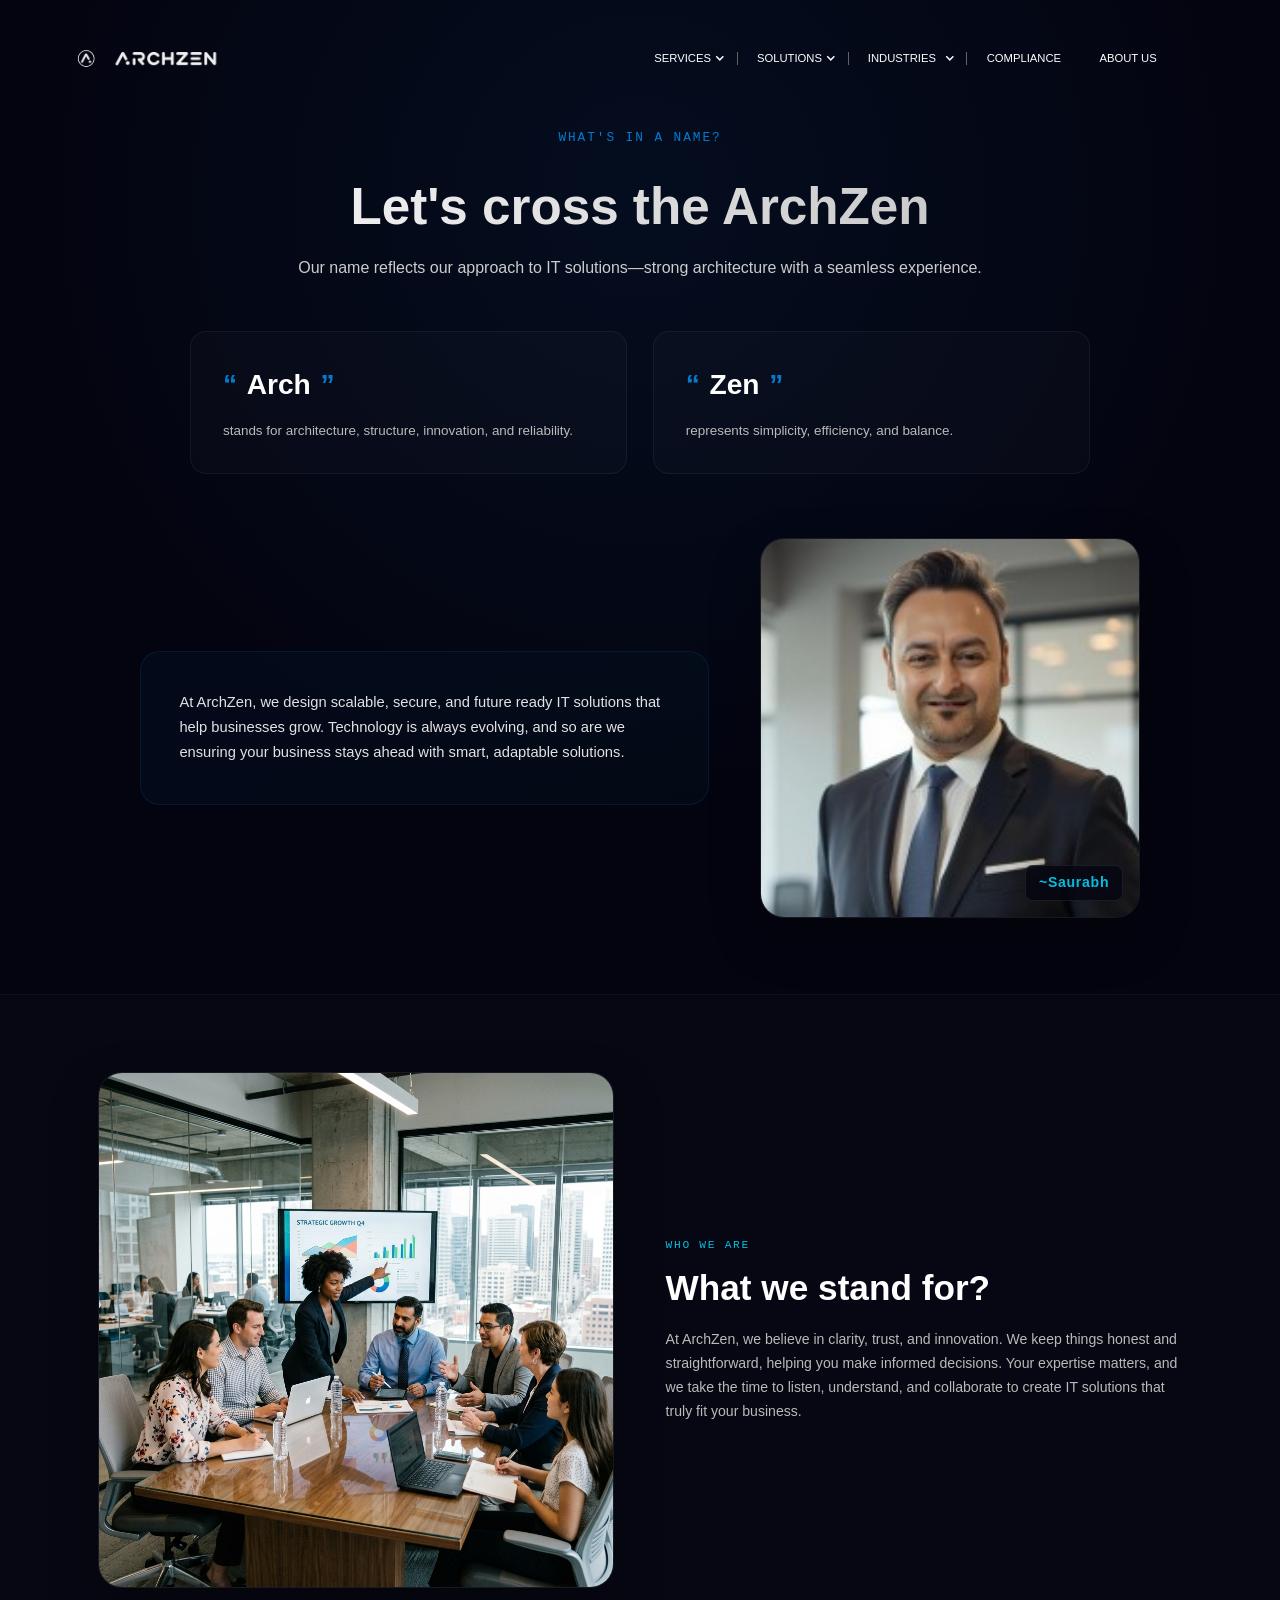
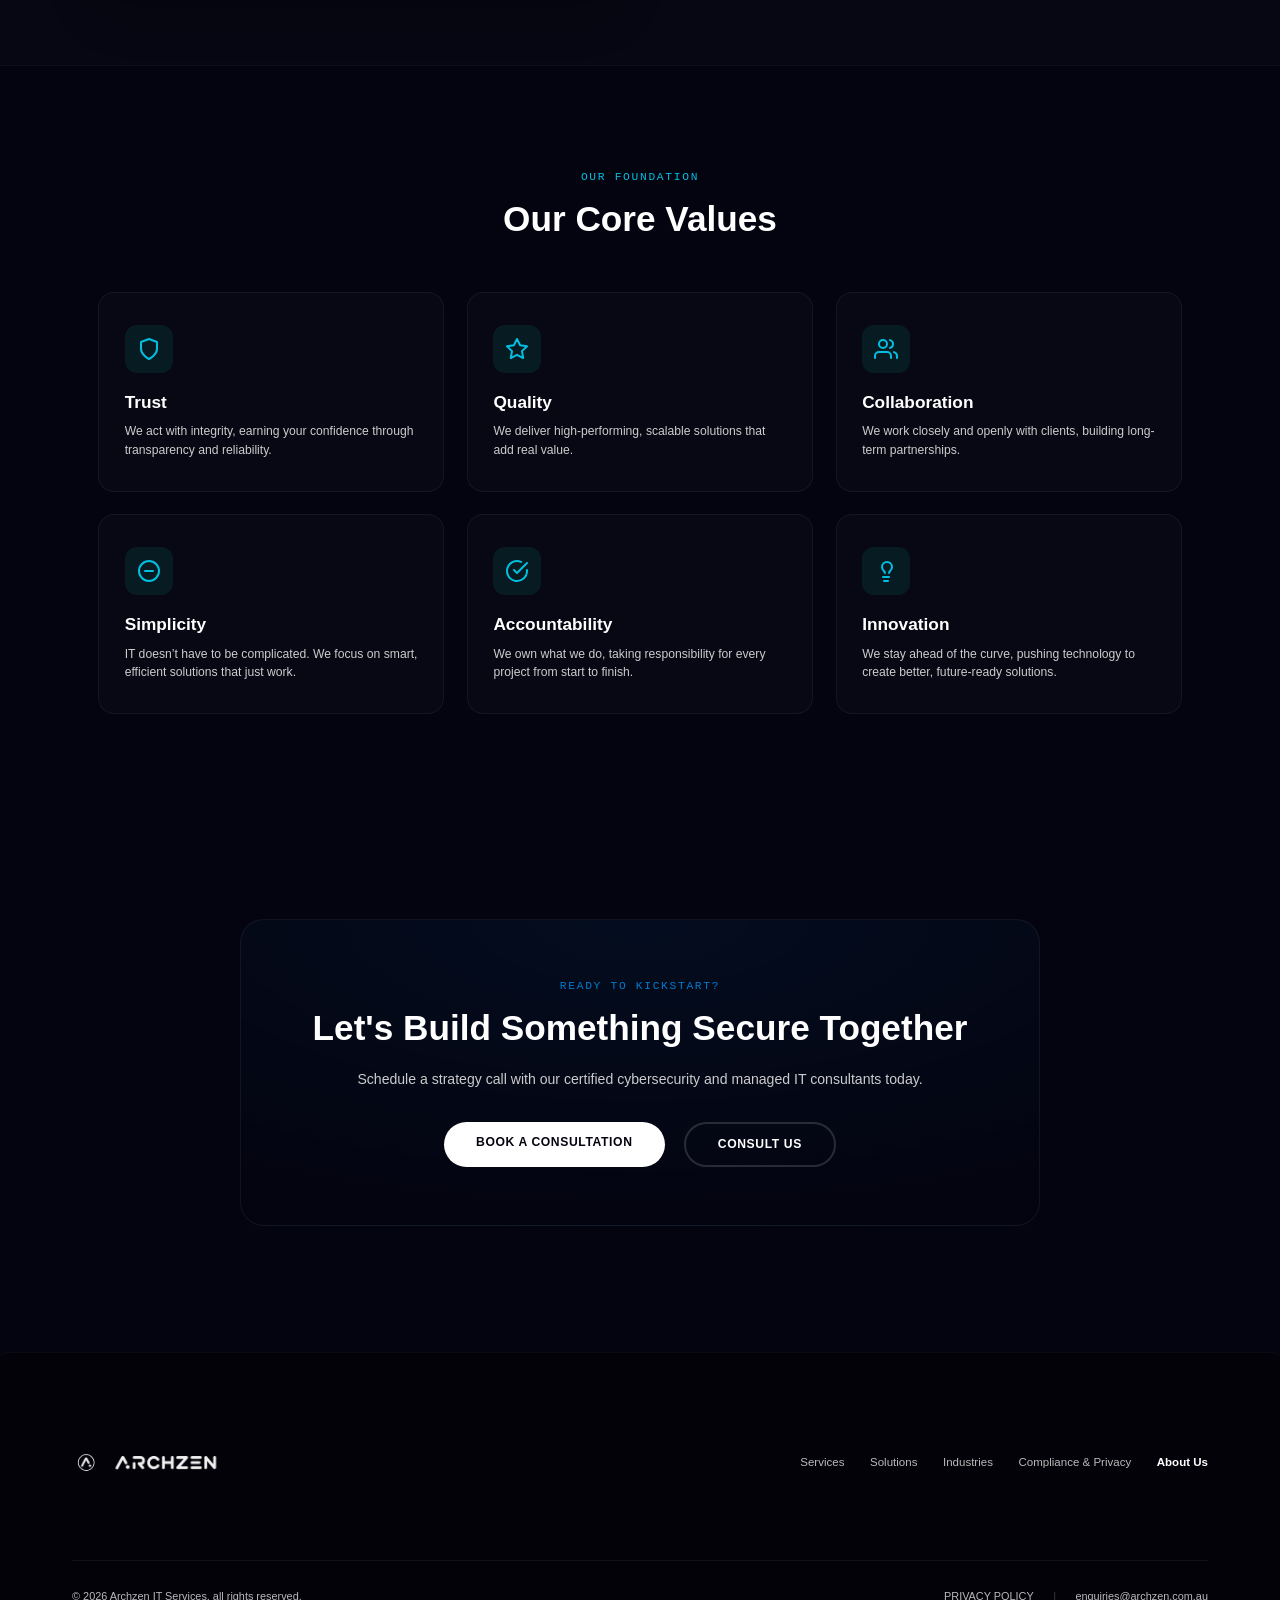
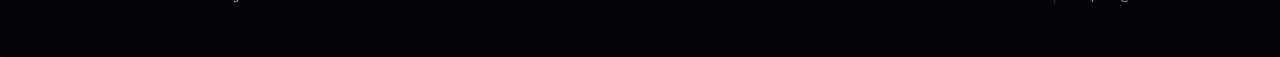
==== commit 56d89649: "feat: add team slideshow to about us page, remove quote signature, and fix support services duplicat" ====
--- a/about.html
+++ b/about.html
@@ -126,12 +126,13 @@
         }
 
         .portrait-frame {
+            position: relative;
+            aspect-ratio: 1 / 1;
             border-radius: 24px;
             overflow: hidden;
             border: 1px solid rgba(255, 255, 255, 0.08);
             box-shadow: 0 20px 50px rgba(0, 0, 0, 0.3);
             background: rgba(4, 4, 16, 0.5);
-            line-height: 0;
             transition: transform 0.4s ease;
         }
 
@@ -139,10 +140,52 @@
             transform: scale(1.01);
         }
 
-        .portrait-img {
+        .team-slide {
+            position: absolute;
+            top: 0;
+            left: 0;
             width: 100%;
-            height: auto;
+            height: 100%;
+            opacity: 0;
+            transition: opacity 0.8s cubic-bezier(0.4, 0, 0.2, 1);
+            z-index: 1;
+        }
+
+        .team-slide.active {
+            opacity: 1;
+            z-index: 2;
+        }
+
+        .team-slide img {
+            width: 100%;
+            height: 100%;
+            object-fit: cover;
             display: block;
+        }
+
+        .portrait-name-overlay {
+            position: absolute;
+            bottom: 1.25rem;
+            right: 1.25rem;
+            background: rgba(4, 4, 16, 0.75);
+            backdrop-filter: blur(8px);
+            -webkit-backdrop-filter: blur(8px);
+            padding: 0.5rem 1rem;
+            border-radius: 8px;
+            border: 1px solid rgba(255, 255, 255, 0.08);
+            font-weight: 700;
+            font-size: 1.1rem;
+            color: #04BEE0;
+            letter-spacing: 0.05em;
+            pointer-events: none;
+            z-index: 10;
+            opacity: 0;
+            transition: opacity 0.2s ease;
+        }
+
+        .team-slide.active .portrait-name-overlay {
+            opacity: 1;
+            transition-delay: 0.4s;
         }
 
         .stand-for-section {
@@ -510,15 +553,19 @@
                             At ArchZen, we design scalable, secure, and future ready IT solutions that help businesses
                             grow. Technology is always evolving, and so are we ensuring your business stays ahead with
                             smart, adaptable solutions.
-                            <div
-                                style="text-align: right; margin-top: 1.5rem; font-weight: 700; font-size: 1.2rem; color: #04BEE0; letter-spacing: 0.05em;">
-                                ~Saurabh
-                            </div>
                         </div>
                         <div class="portrait-section">
                             <div class="portrait-frame">
-                                <img src="resources/ceophoto.png" alt="ArchZen Portrait - Strategic Guidance"
-                                    class="portrait-img" />
+                                <!-- Slide 1: Saurabh -->
+                                <div class="team-slide active">
+                                    <img src="resources/ceophoto.png" alt="ArchZen Portrait - Saurabh" />
+                                    <div class="portrait-name-overlay">~Saurabh</div>
+                                </div>
+                                <!-- Slide 2: Esh -->
+                                <div class="team-slide">
+                                    <img src="resources/eshphoto.jpg" alt="ArchZen Portrait - Esh" />
+                                    <div class="portrait-name-overlay">~Esh</div>
+                                </div>
                             </div>
                         </div>
                     </div>
@@ -724,6 +771,18 @@
         crossorigin="anonymous"></script>
     <script src="js/script.js?v=7"></script>
     <script src="js/mobile.js"></script>
+    <script>
+        document.addEventListener("DOMContentLoaded", function() {
+            const slides = document.querySelectorAll(".team-slide");
+            if (slides.length < 2) return;
+            let currentIdx = 0;
+            setInterval(function() {
+                slides[currentIdx].classList.remove("active");
+                currentIdx = (currentIdx + 1) % slides.length;
+                slides[currentIdx].classList.add("active");
+            }, 2000);
+        });
+    </script>
 </body>
 
 </html>
